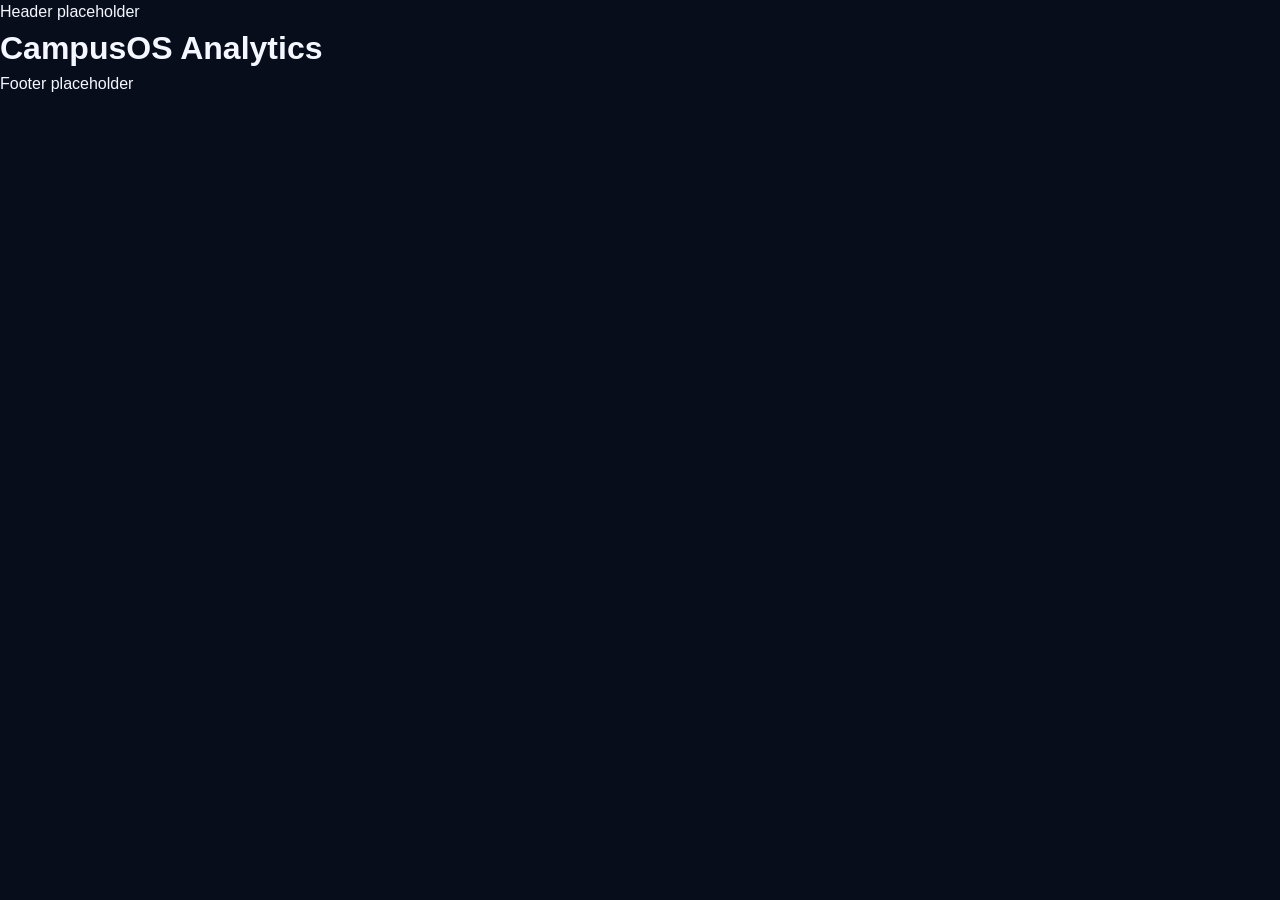
==== campus-os/analytics.html @ 4cfa447f "Create semantic multi-page project structure" ====
<!doctype html>
<html lang="en">
  <head>
    <meta charset="utf-8">
    <meta name="viewport" content="width=device-width, initial-scale=1">
    <title>CampusOS | Analytics</title>
    <link rel="stylesheet" href="css/style.css">
    <script src="js/main.js" defer></script>
  </head>
  <body>
    <header>
      <p>Header placeholder</p>
    </header>

    <main>
      <h1>CampusOS Analytics</h1>
    </main>

    <footer>
      <p>Footer placeholder</p>
    </footer>
  </body>
</html>
---- campus-os/css/style.css ----
:root {
  --background: #080d1c;
  --surface: #10182b;
  --surface-light: #18233b;
  --text-primary: #f4f7ff;
  --text-secondary: #aab5ca;
  --cyan-accent: #43d9ff;
  --violet-accent: #9b7bff;
  --success: #48d597;
  --warning: #f5bd5c;
  --danger: #ff6f91;
  --border-color: rgba(151, 181, 231, 0.22);
  --border-radius: 12px;
  --transition-timing: 180ms ease;
}

*,
*::before,
*::after {
  box-sizing: border-box;
  margin: 0;
  padding: 0;
}

body {
  min-height: 100vh;
  background-color: var(--background);
  color: var(--text-primary);
  font-family: Arial, Helvetica, sans-serif;
  line-height: 1.5;
}
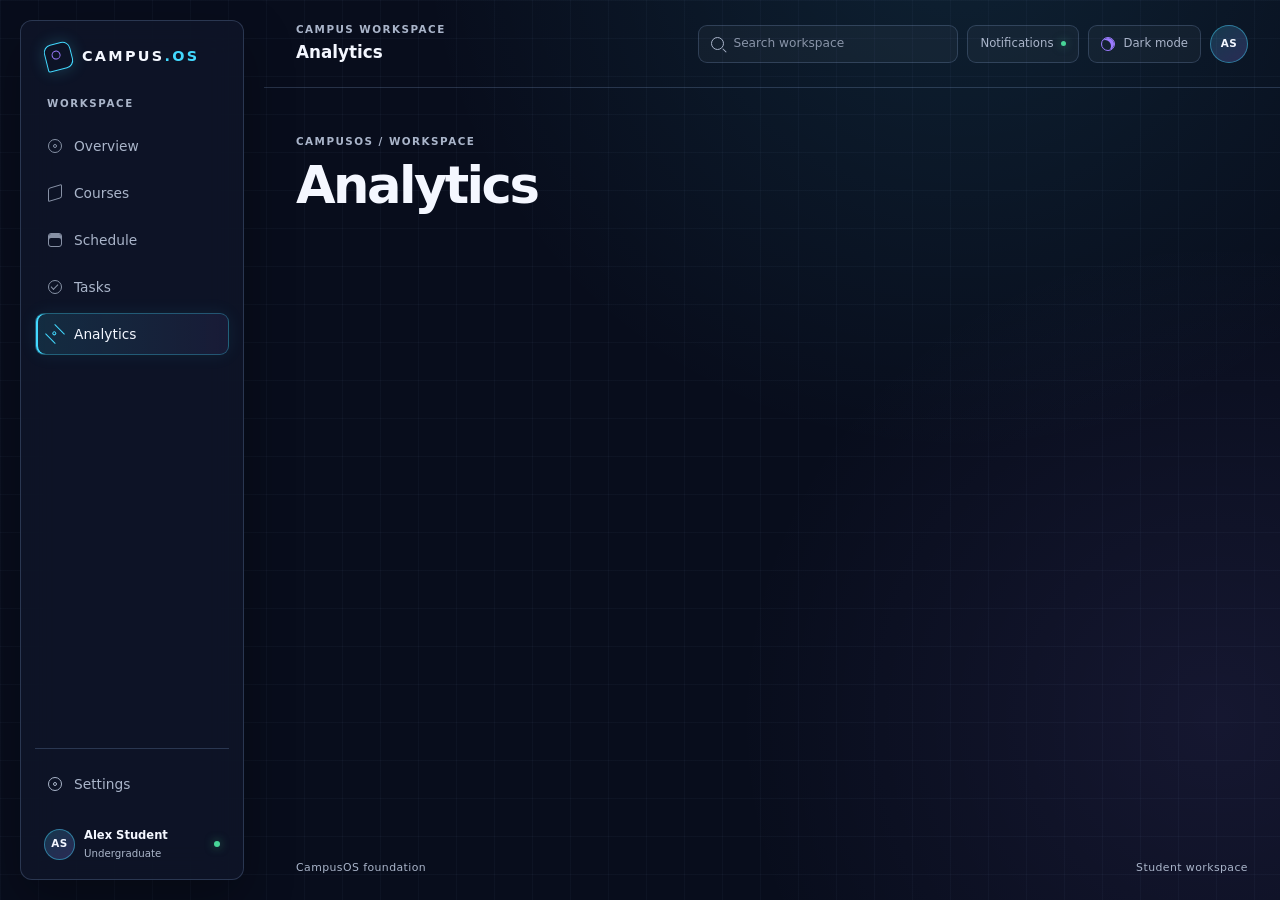
==== commit efa5bcc9: "Build shared CampusOS sidebar and top navigation" ====
--- a/campus-os/analytics.html
+++ b/campus-os/analytics.html
@@ -7,17 +7,93 @@
     <link rel="stylesheet" href="css/style.css">
     <script src="js/main.js" defer></script>
   </head>
-  <body>
-    <header>
-      <p>Header placeholder</p>
-    </header>
+  <body data-page="analytics">
+    <div class="app-shell">
+      <aside class="sidebar" aria-label="CampusOS sidebar">
+        <a class="brand" href="index.html" aria-label="CampusOS overview">
+          <span class="brand-mark" aria-hidden="true"></span>
+          <span class="brand-word">CAMPUS<span>.OS</span></span>
+        </a>
 
-    <main>
-      <h1>CampusOS Analytics</h1>
-    </main>
+        <nav class="primary-nav" aria-label="Primary navigation">
+          <p class="nav-section-label">Workspace</p>
+          <a class="nav-link" data-page-link="overview" href="index.html">
+            <span class="nav-mark nav-mark-overview" aria-hidden="true"></span>
+            <span>Overview</span>
+          </a>
+          <a class="nav-link" data-page-link="courses" href="courses.html">
+            <span class="nav-mark nav-mark-courses" aria-hidden="true"></span>
+            <span>Courses</span>
+          </a>
+          <a class="nav-link" data-page-link="schedule" href="schedule.html">
+            <span class="nav-mark nav-mark-schedule" aria-hidden="true"></span>
+            <span>Schedule</span>
+          </a>
+          <a class="nav-link" data-page-link="tasks" href="tasks.html">
+            <span class="nav-mark nav-mark-tasks" aria-hidden="true"></span>
+            <span>Tasks</span>
+          </a>
+          <a class="nav-link" data-page-link="analytics" href="analytics.html">
+            <span class="nav-mark nav-mark-analytics" aria-hidden="true"></span>
+            <span>Analytics</span>
+          </a>
+        </nav>
 
-    <footer>
-      <p>Footer placeholder</p>
-    </footer>
+        <div class="sidebar-bottom">
+          <button class="sidebar-action" type="button">
+            <span class="settings-mark" aria-hidden="true"></span>
+            <span>Settings</span>
+          </button>
+
+          <div class="profile-preview">
+            <span class="profile-avatar" aria-hidden="true">AS</span>
+            <span class="profile-copy">
+              <strong>Alex Student</strong>
+              <span>Undergraduate</span>
+            </span>
+            <span class="online-indicator" aria-label="Online"></span>
+          </div>
+        </div>
+      </aside>
+
+      <div class="app-frame">
+        <header class="topbar">
+          <div class="topbar-heading">
+            <span class="topbar-overline">Campus workspace</span>
+            <span class="page-label" data-page-label>Analytics</span>
+          </div>
+
+          <div class="topbar-actions">
+            <label class="search-field">
+              <span class="visually-hidden">Search CampusOS</span>
+              <span class="search-mark" aria-hidden="true"></span>
+              <input type="search" placeholder="Search workspace" autocomplete="off">
+            </label>
+
+            <button class="notification-button" type="button" aria-label="View notifications">
+              <span>Notifications</span>
+              <span class="notification-dot" aria-hidden="true"></span>
+            </button>
+
+            <button class="theme-toggle" data-theme-toggle type="button" aria-pressed="false">
+              <span class="theme-indicator" aria-hidden="true"></span>
+              <span data-theme-label>Dark mode</span>
+            </button>
+
+            <button class="top-avatar" type="button" aria-label="Open user profile">AS</button>
+          </div>
+        </header>
+
+        <main class="page-content">
+          <p class="page-kicker">CampusOS / Workspace</p>
+          <h1>Analytics</h1>
+        </main>
+
+        <footer class="app-footer">
+          <span>CampusOS foundation</span>
+          <span>Student workspace</span>
+        </footer>
+      </div>
+    </div>
   </body>
 </html>
--- a/campus-os/css/style.css
+++ b/campus-os/css/style.css
@@ -12,6 +12,26 @@
   --border-color: rgba(151, 181, 231, 0.22);
   --border-radius: 12px;
   --transition-timing: 180ms ease;
+  --grid-line: rgba(142, 173, 226, 0.045);
+  --sidebar-background: rgba(14, 22, 40, 0.86);
+  --control-background: rgba(255, 255, 255, 0.035);
+  --shadow-color: rgba(0, 0, 0, 0.3);
+}
+
+:root[data-theme="light"] {
+  color-scheme: light;
+  --background: #edf3fb;
+  --surface: #ffffff;
+  --surface-light: #e2eaf7;
+  --text-primary: #18233b;
+  --text-secondary: #5c6b83;
+  --cyan-accent: #087f9f;
+  --violet-accent: #6950c7;
+  --border-color: rgba(65, 91, 135, 0.2);
+  --grid-line: rgba(65, 91, 135, 0.075);
+  --sidebar-background: rgba(255, 255, 255, 0.8);
+  --control-background: rgba(24, 35, 59, 0.04);
+  --shadow-color: rgba(47, 70, 110, 0.16);
 }
 
 *,
@@ -22,10 +42,540 @@
   padding: 0;
 }
 
+html {
+  color-scheme: dark;
+}
+
 body {
+  position: relative;
+  isolation: isolate;
   min-height: 100vh;
+  overflow-x: hidden;
   background-color: var(--background);
-  color: var(--text-primary);
-  font-family: Arial, Helvetica, sans-serif;
+  background-image:
+    radial-gradient(circle at 75% -10%, rgba(67, 217, 255, 0.1), transparent 34rem),
+    radial-gradient(circle at 95% 80%, rgba(155, 123, 255, 0.09), transparent 30rem);
+  color: var(--text-primary);
+  font-family: Inter, ui-sans-serif, system-ui, -apple-system, BlinkMacSystemFont, "Segoe UI", sans-serif;
   line-height: 1.5;
 }
+
+body::before {
+  position: fixed;
+  z-index: 0;
+  inset: 0;
+  background-image:
+    linear-gradient(var(--grid-line) 1px, transparent 1px),
+    linear-gradient(90deg, var(--grid-line) 1px, transparent 1px);
+  background-size: 38px 38px;
+  content: "";
+  pointer-events: none;
+}
+
+button,
+input {
+  font: inherit;
+}
+
+button,
+a {
+  -webkit-tap-highlight-color: transparent;
+}
+
+button {
+  border: 0;
+}
+
+a {
+  color: inherit;
+  text-decoration: none;
+}
+
+.app-shell {
+  position: relative;
+  z-index: 1;
+  display: grid;
+  grid-template-columns: 264px minmax(0, 1fr);
+  min-height: 100vh;
+  width: 100%;
+}
+
+.sidebar {
+  position: fixed;
+  top: 20px;
+  bottom: 20px;
+  left: 20px;
+  z-index: 2;
+  display: flex;
+  width: 224px;
+  flex-direction: column;
+  padding: 22px 14px 14px;
+  background: var(--sidebar-background);
+  backdrop-filter: blur(18px);
+  border: 1px solid var(--border-color);
+  border-radius: var(--border-radius);
+  box-shadow: 0 20px 50px var(--shadow-color);
+}
+
+.brand {
+  display: inline-flex;
+  align-items: center;
+  gap: 10px;
+  padding: 0 10px 26px;
+}
+
+.brand-mark {
+  position: relative;
+  display: inline-block;
+  width: 27px;
+  height: 27px;
+  border: 1px solid var(--cyan-accent);
+  border-radius: 8px 8px 8px 2px;
+  box-shadow: 0 0 16px rgba(67, 217, 255, 0.22);
+  transform: rotate(-14deg);
+}
+
+.brand-mark::after {
+  position: absolute;
+  top: 6px;
+  left: 6px;
+  width: 9px;
+  height: 9px;
+  border: 1px solid var(--violet-accent);
+  border-radius: 50%;
+  content: "";
+}
+
+.brand-word {
+  color: var(--text-primary);
+  font-size: 0.9rem;
+  font-weight: 750;
+  letter-spacing: 0.16em;
+}
+
+.brand-word span {
+  color: var(--cyan-accent);
+}
+
+.primary-nav {
+  display: flex;
+  flex-direction: column;
+  gap: 5px;
+}
+
+.nav-section-label {
+  padding: 0 12px 9px;
+  color: var(--text-secondary);
+  font-size: 0.64rem;
+  font-weight: 700;
+  letter-spacing: 0.16em;
+  text-transform: uppercase;
+}
+
+.nav-link,
+.sidebar-action {
+  display: flex;
+  align-items: center;
+  gap: 12px;
+  min-height: 42px;
+  padding: 0 12px;
+  border: 1px solid transparent;
+  border-radius: 9px;
+  color: var(--text-secondary);
+  cursor: pointer;
+  font-size: 0.86rem;
+  text-align: left;
+  transition: background-color var(--transition-timing), border-color var(--transition-timing), color var(--transition-timing), box-shadow var(--transition-timing), transform var(--transition-timing);
+}
+
+.nav-link:hover,
+.sidebar-action:hover {
+  background: var(--control-background);
+  color: var(--text-primary);
+  transform: translateX(2px);
+}
+
+.nav-link.is-active {
+  background: linear-gradient(90deg, rgba(67, 217, 255, 0.13), rgba(155, 123, 255, 0.08));
+  border-color: rgba(67, 217, 255, 0.3);
+  box-shadow: inset 2px 0 0 var(--cyan-accent), 0 0 18px rgba(67, 217, 255, 0.08);
+  color: var(--text-primary);
+}
+
+.nav-mark,
+.settings-mark,
+.search-mark,
+.theme-indicator {
+  position: relative;
+  display: inline-block;
+  flex: 0 0 auto;
+}
+
+.nav-mark {
+  width: 14px;
+  height: 14px;
+  border: 1px solid currentColor;
+  opacity: 0.78;
+  transition: border-color var(--transition-timing), opacity var(--transition-timing), transform var(--transition-timing);
+}
+
+.nav-link.is-active .nav-mark,
+.nav-link:hover .nav-mark {
+  color: var(--cyan-accent);
+  opacity: 1;
+}
+
+.nav-mark-overview {
+  border-radius: 50%;
+}
+
+.nav-mark-overview::after,
+.nav-mark-analytics::after {
+  position: absolute;
+  width: 4px;
+  height: 4px;
+  border: 1px solid currentColor;
+  border-radius: 50%;
+  content: "";
+}
+
+.nav-mark-overview::after {
+  top: 4px;
+  left: 4px;
+}
+
+.nav-mark-courses {
+  border-radius: 2px;
+  transform: skewY(-18deg);
+}
+
+.nav-mark-schedule {
+  border-radius: 3px;
+  box-shadow: inset 0 4px 0 currentColor;
+}
+
+.nav-mark-tasks {
+  border-radius: 50%;
+}
+
+.nav-mark-tasks::after {
+  position: absolute;
+  top: 3px;
+  left: 2px;
+  width: 7px;
+  height: 4px;
+  border-bottom: 1px solid currentColor;
+  border-left: 1px solid currentColor;
+  content: "";
+  transform: rotate(-45deg);
+}
+
+.nav-mark-analytics {
+  border-width: 1px 0;
+  transform: rotate(45deg);
+}
+
+.nav-mark-analytics::after {
+  top: 4px;
+  left: 4px;
+}
+
+.sidebar-bottom {
+  display: flex;
+  flex-direction: column;
+  gap: 12px;
+  margin-top: auto;
+  padding-top: 14px;
+  border-top: 1px solid var(--border-color);
+}
+
+.sidebar-action {
+  width: 100%;
+  background: transparent;
+  cursor: pointer;
+}
+
+.settings-mark {
+  width: 14px;
+  height: 14px;
+  border: 1px solid currentColor;
+  border-radius: 50%;
+}
+
+.settings-mark::after {
+  position: absolute;
+  top: 4px;
+  left: 4px;
+  width: 4px;
+  height: 4px;
+  border: 1px solid currentColor;
+  border-radius: 50%;
+  content: "";
+}
+
+.profile-preview {
+  display: flex;
+  align-items: center;
+  gap: 9px;
+  padding: 10px 9px 4px;
+}
+
+.profile-avatar,
+.top-avatar {
+  display: inline-grid;
+  flex: 0 0 auto;
+  place-items: center;
+  border: 1px solid rgba(67, 217, 255, 0.45);
+  border-radius: 50%;
+  background: linear-gradient(145deg, rgba(67, 217, 255, 0.18), rgba(155, 123, 255, 0.22));
+  color: var(--text-primary);
+  font-size: 0.65rem;
+  font-weight: 750;
+  letter-spacing: 0.04em;
+}
+
+.profile-avatar {
+  width: 31px;
+  height: 31px;
+}
+
+.profile-copy {
+  display: flex;
+  min-width: 0;
+  flex: 1;
+  flex-direction: column;
+  gap: 1px;
+}
+
+.profile-copy strong {
+  overflow: hidden;
+  color: var(--text-primary);
+  font-size: 0.72rem;
+  font-weight: 650;
+  text-overflow: ellipsis;
+  white-space: nowrap;
+}
+
+.profile-copy span {
+  color: var(--text-secondary);
+  font-size: 0.64rem;
+}
+
+.online-indicator,
+.notification-dot {
+  display: inline-block;
+  width: 6px;
+  height: 6px;
+  border-radius: 50%;
+  background: var(--success);
+  box-shadow: 0 0 10px rgba(72, 213, 151, 0.55);
+}
+
+.app-frame {
+  display: flex;
+  min-width: 0;
+  min-height: 100vh;
+  flex-direction: column;
+  grid-column: 2;
+}
+
+.topbar {
+  display: flex;
+  min-height: 88px;
+  align-items: center;
+  justify-content: space-between;
+  gap: 20px;
+  padding: 20px 32px;
+  border-bottom: 1px solid var(--border-color);
+}
+
+.topbar-heading {
+  display: flex;
+  flex-direction: column;
+  gap: 2px;
+}
+
+.topbar-overline,
+.page-kicker {
+  color: var(--text-secondary);
+  font-size: 0.65rem;
+  font-weight: 700;
+  letter-spacing: 0.14em;
+  text-transform: uppercase;
+}
+
+.page-label {
+  color: var(--text-primary);
+  font-size: 1.05rem;
+  font-weight: 650;
+}
+
+.topbar-actions {
+  display: flex;
+  align-items: center;
+  justify-content: flex-end;
+  gap: 9px;
+}
+
+.search-field,
+.notification-button,
+.theme-toggle {
+  display: flex;
+  height: 38px;
+  align-items: center;
+  border: 1px solid var(--border-color);
+  border-radius: 9px;
+  background: var(--control-background);
+  color: var(--text-secondary);
+}
+
+.search-field {
+  width: min(27vw, 260px);
+  gap: 9px;
+  padding: 0 12px;
+}
+
+.search-field:focus-within {
+  border-color: rgba(67, 217, 255, 0.55);
+  box-shadow: 0 0 0 3px rgba(67, 217, 255, 0.08);
+}
+
+.search-field input {
+  width: 100%;
+  min-width: 0;
+  border: 0;
+  outline: 0;
+  background: transparent;
+  color: var(--text-primary);
+  font-size: 0.76rem;
+}
+
+.search-field input::placeholder {
+  color: var(--text-secondary);
+  opacity: 0.78;
+}
+
+.search-mark {
+  width: 13px;
+  height: 13px;
+  border: 1px solid currentColor;
+  border-radius: 50%;
+}
+
+.search-mark::after {
+  position: absolute;
+  right: -4px;
+  bottom: -2px;
+  width: 5px;
+  border-top: 1px solid currentColor;
+  content: "";
+  transform: rotate(45deg);
+}
+
+.notification-button,
+.theme-toggle {
+  gap: 8px;
+  padding: 0 12px;
+  cursor: pointer;
+  font-size: 0.73rem;
+  transition: background-color var(--transition-timing), border-color var(--transition-timing), color var(--transition-timing), transform var(--transition-timing);
+}
+
+.notification-button:hover,
+.theme-toggle:hover {
+  border-color: rgba(67, 217, 255, 0.45);
+  background: rgba(67, 217, 255, 0.08);
+  color: var(--text-primary);
+  transform: translateY(-1px);
+}
+
+.notification-dot {
+  width: 5px;
+  height: 5px;
+}
+
+.theme-indicator {
+  width: 14px;
+  height: 14px;
+  border: 1px solid var(--violet-accent);
+  border-radius: 50%;
+  box-shadow: inset -3px 2px 0 var(--violet-accent);
+  transition: background-color var(--transition-timing), box-shadow var(--transition-timing);
+}
+
+:root[data-theme="light"] .theme-indicator {
+  background: var(--warning);
+  border-color: var(--warning);
+  box-shadow: none;
+}
+
+.top-avatar {
+  width: 38px;
+  height: 38px;
+  cursor: pointer;
+  transition: border-color var(--transition-timing), transform var(--transition-timing), box-shadow var(--transition-timing);
+}
+
+.top-avatar:hover {
+  border-color: var(--cyan-accent);
+  box-shadow: 0 0 15px rgba(67, 217, 255, 0.18);
+  transform: translateY(-1px);
+}
+
+.page-content {
+  flex: 1;
+  padding: 46px 32px;
+}
+
+.page-content h1 {
+  max-width: 720px;
+  margin-top: 9px;
+  color: var(--text-primary);
+  font-size: clamp(2rem, 4vw, 3.6rem);
+  font-weight: 650;
+  letter-spacing: -0.05em;
+  line-height: 1.05;
+}
+
+.app-footer {
+  display: flex;
+  justify-content: space-between;
+  gap: 20px;
+  padding: 18px 32px 24px;
+  color: var(--text-secondary);
+  font-size: 0.68rem;
+  letter-spacing: 0.04em;
+}
+
+.visually-hidden {
+  position: absolute;
+  width: 1px;
+  height: 1px;
+  padding: 0;
+  overflow: hidden;
+  clip: rect(0, 0, 0, 0);
+  white-space: nowrap;
+  border: 0;
+}
+
+@media (max-width: 980px) {
+  .app-shell {
+    grid-template-columns: 224px minmax(0, 1fr);
+  }
+
+  .sidebar {
+    left: 14px;
+    width: 196px;
+  }
+
+  .topbar,
+  .page-content,
+  .app-footer {
+    padding-right: 22px;
+    padding-left: 22px;
+  }
+
+  .search-field {
+    width: 190px;
+  }
+}
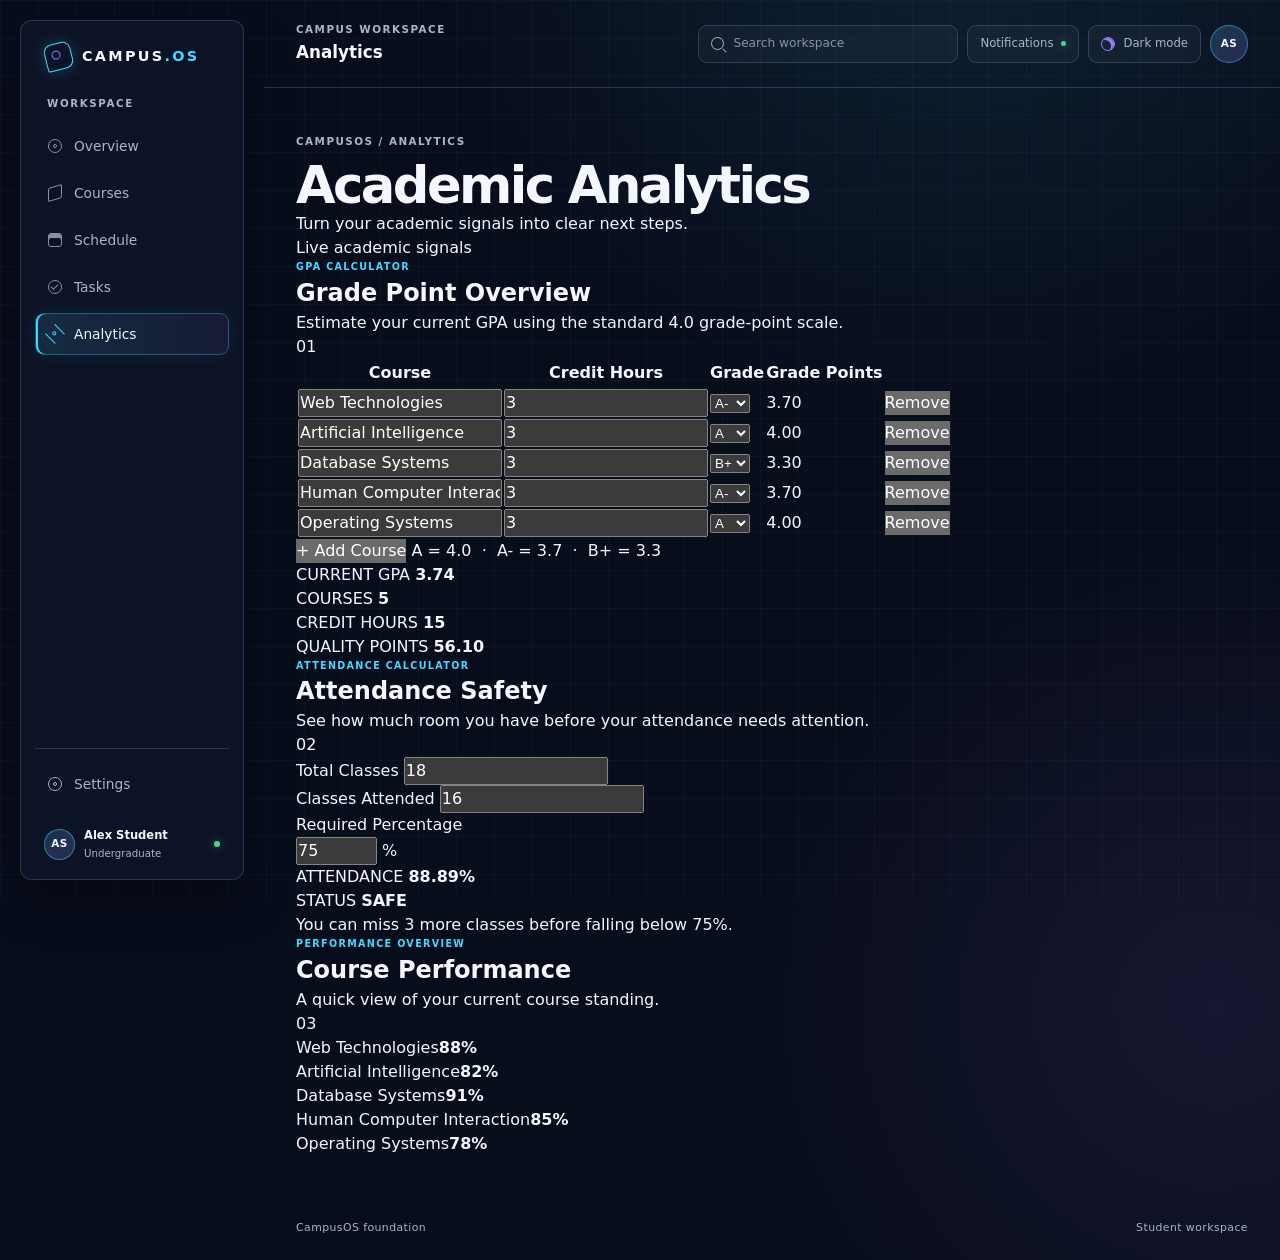
==== commit 51fff872: "Build dynamic GPA calculator" ====
--- a/campus-os/analytics.html
+++ b/campus-os/analytics.html
@@ -84,9 +84,276 @@
           </div>
         </header>
 
-        <main class="page-content">
-          <p class="page-kicker">CampusOS / Workspace</p>
-          <h1>Analytics</h1>
+        <main class="page-content analytics-content" data-analytics-page>
+            <section class="analytics-hero" aria-labelledby="analytics-heading">
+                <div>
+                    <p class="page-kicker">CampusOS / Analytics</p>
+                    <h1 id="analytics-heading">Academic Analytics</h1>
+                    <p class="analytics-subtitle">Turn your academic signals into clear next steps.</p>
+                </div>
+                <span class="analytics-status">Live academic signals</span>
+            </section>
+
+            <div class="analytics-layout">
+                <section class="analytics-panel gpa-panel" aria-labelledby="gpa-heading">
+                    <div class="analytics-panel-heading">
+                        <div>
+                            <p class="panel-kicker">GPA CALCULATOR</p>
+                            <h2 id="gpa-heading">Grade Point Overview</h2>
+                            <p class="panel-description">Estimate your current GPA using the standard 4.0 grade-point scale.</p>
+                        </div>
+                        <span class="panel-index">01</span>
+                    </div>
+
+                    <div class="gpa-table-wrap">
+                        <table class="gpa-table">
+                            <caption class="visually-hidden">Course grades used for GPA calculation</caption>
+                            <thead>
+                                <tr>
+                                    <th scope="col">Course</th>
+                                    <th scope="col">Credit Hours</th>
+                                    <th scope="col">Grade</th>
+                                    <th scope="col">Grade Points</th>
+                                    <th scope="col"><span class="visually-hidden">Remove course</span></th>
+                                </tr>
+                            </thead>
+                            <tbody data-gpa-rows>
+                                <tr data-gpa-row>
+                                    <td>
+                                        <label class="visually-hidden" for="course-web-technologies">Course name</label>
+                                        <input class="gpa-course-input" id="course-web-technologies" data-course-name type="text" value="Web Technologies">
+                                    </td>
+                                    <td>
+                                        <label class="visually-hidden" for="credits-web-technologies">Credit hours</label>
+                                        <input class="gpa-credit-input" id="credits-web-technologies" data-credit-hours type="number" min="1" step="1" value="3">
+                                    </td>
+                                    <td>
+                                        <label class="visually-hidden" for="grade-web-technologies">Grade</label>
+                                        <select id="grade-web-technologies" data-grade>
+                                            <option value="A">A</option>
+                                            <option value="A-" selected>A-</option>
+                                            <option value="B+">B+</option>
+                                            <option value="B">B</option>
+                                            <option value="B-">B-</option>
+                                            <option value="C+">C+</option>
+                                            <option value="C">C</option>
+                                            <option value="D">D</option>
+                                            <option value="F">F</option>
+                                        </select>
+                                    </td>
+                                    <td><span class="grade-points" data-grade-points>3.70</span></td>
+                                    <td><button class="remove-course-button" data-remove-course type="button" aria-label="Remove Web Technologies">Remove</button></td>
+                                </tr>
+                                <tr data-gpa-row>
+                                    <td>
+                                        <label class="visually-hidden" for="course-artificial-intelligence">Course name</label>
+                                        <input class="gpa-course-input" id="course-artificial-intelligence" data-course-name type="text" value="Artificial Intelligence">
+                                    </td>
+                                    <td>
+                                        <label class="visually-hidden" for="credits-artificial-intelligence">Credit hours</label>
+                                        <input class="gpa-credit-input" id="credits-artificial-intelligence" data-credit-hours type="number" min="1" step="1" value="3">
+                                    </td>
+                                    <td>
+                                        <label class="visually-hidden" for="grade-artificial-intelligence">Grade</label>
+                                        <select id="grade-artificial-intelligence" data-grade>
+                                            <option value="A" selected>A</option>
+                                            <option value="A-">A-</option>
+                                            <option value="B+">B+</option>
+                                            <option value="B">B</option>
+                                            <option value="B-">B-</option>
+                                            <option value="C+">C+</option>
+                                            <option value="C">C</option>
+                                            <option value="D">D</option>
+                                            <option value="F">F</option>
+                                        </select>
+                                    </td>
+                                    <td><span class="grade-points" data-grade-points>4.00</span></td>
+                                    <td><button class="remove-course-button" data-remove-course type="button" aria-label="Remove Artificial Intelligence">Remove</button></td>
+                                </tr>
+                                <tr data-gpa-row>
+                                    <td>
+                                        <label class="visually-hidden" for="course-database-systems">Course name</label>
+                                        <input class="gpa-course-input" id="course-database-systems" data-course-name type="text" value="Database Systems">
+                                    </td>
+                                    <td>
+                                        <label class="visually-hidden" for="credits-database-systems">Credit hours</label>
+                                        <input class="gpa-credit-input" id="credits-database-systems" data-credit-hours type="number" min="1" step="1" value="3">
+                                    </td>
+                                    <td>
+                                        <label class="visually-hidden" for="grade-database-systems">Grade</label>
+                                        <select id="grade-database-systems" data-grade>
+                                            <option value="A">A</option>
+                                            <option value="A-">A-</option>
+                                            <option value="B+" selected>B+</option>
+                                            <option value="B">B</option>
+                                            <option value="B-">B-</option>
+                                            <option value="C+">C+</option>
+                                            <option value="C">C</option>
+                                            <option value="D">D</option>
+                                            <option value="F">F</option>
+                                        </select>
+                                    </td>
+                                    <td><span class="grade-points" data-grade-points>3.30</span></td>
+                                    <td><button class="remove-course-button" data-remove-course type="button" aria-label="Remove Database Systems">Remove</button></td>
+                                </tr>
+                                <tr data-gpa-row>
+                                    <td>
+                                        <label class="visually-hidden" for="course-hci">Course name</label>
+                                        <input class="gpa-course-input" id="course-hci" data-course-name type="text" value="Human Computer Interaction">
+                                    </td>
+                                    <td>
+                                        <label class="visually-hidden" for="credits-hci">Credit hours</label>
+                                        <input class="gpa-credit-input" id="credits-hci" data-credit-hours type="number" min="1" step="1" value="3">
+                                    </td>
+                                    <td>
+                                        <label class="visually-hidden" for="grade-hci">Grade</label>
+                                        <select id="grade-hci" data-grade>
+                                            <option value="A">A</option>
+                                            <option value="A-" selected>A-</option>
+                                            <option value="B+">B+</option>
+                                            <option value="B">B</option>
+                                            <option value="B-">B-</option>
+                                            <option value="C+">C+</option>
+                                            <option value="C">C</option>
+                                            <option value="D">D</option>
+                                            <option value="F">F</option>
+                                        </select>
+                                    </td>
+                                    <td><span class="grade-points" data-grade-points>3.70</span></td>
+                                    <td><button class="remove-course-button" data-remove-course type="button" aria-label="Remove Human Computer Interaction">Remove</button></td>
+                                </tr>
+                                <tr data-gpa-row>
+                                    <td>
+                                        <label class="visually-hidden" for="course-operating-systems">Course name</label>
+                                        <input class="gpa-course-input" id="course-operating-systems" data-course-name type="text" value="Operating Systems">
+                                    </td>
+                                    <td>
+                                        <label class="visually-hidden" for="credits-operating-systems">Credit hours</label>
+                                        <input class="gpa-credit-input" id="credits-operating-systems" data-credit-hours type="number" min="1" step="1" value="3">
+                                    </td>
+                                    <td>
+                                        <label class="visually-hidden" for="grade-operating-systems">Grade</label>
+                                        <select id="grade-operating-systems" data-grade>
+                                            <option value="A" selected>A</option>
+                                            <option value="A-">A-</option>
+                                            <option value="B+">B+</option>
+                                            <option value="B">B</option>
+                                            <option value="B-">B-</option>
+                                            <option value="C+">C+</option>
+                                            <option value="C">C</option>
+                                            <option value="D">D</option>
+                                            <option value="F">F</option>
+                                        </select>
+                                    </td>
+                                    <td><span class="grade-points" data-grade-points>4.00</span></td>
+                                    <td><button class="remove-course-button" data-remove-course type="button" aria-label="Remove Operating Systems">Remove</button></td>
+                                </tr>
+                            </tbody>
+                        </table>
+                    </div>
+
+                    <div class="gpa-actions">
+                        <button class="analytics-outline-button" data-add-course type="button">+ Add Course</button>
+                        <span class="gpa-scale-note">A = 4.0 &nbsp;·&nbsp; A- = 3.7 &nbsp;·&nbsp; B+ = 3.3</span>
+                    </div>
+
+                    <div class="gpa-result" aria-live="polite">
+                        <div class="current-gpa-card">
+                            <span class="result-label">CURRENT GPA</span>
+                            <strong class="current-gpa-value" data-current-gpa>3.74</strong>
+                        </div>
+                        <div class="gpa-total-grid">
+                            <div class="gpa-total-item">
+                                <span class="result-label">COURSES</span>
+                                <strong data-total-courses>5</strong>
+                            </div>
+                            <div class="gpa-total-item">
+                                <span class="result-label">CREDIT HOURS</span>
+                                <strong data-total-credits>15</strong>
+                            </div>
+                            <div class="gpa-total-item">
+                                <span class="result-label">QUALITY POINTS</span>
+                                <strong data-total-quality-points>56.10</strong>
+                            </div>
+                        </div>
+                    </div>
+                </section>
+
+                <section class="analytics-panel attendance-panel" aria-labelledby="attendance-heading">
+                    <div class="analytics-panel-heading">
+                        <div>
+                            <p class="panel-kicker">ATTENDANCE CALCULATOR</p>
+                            <h2 id="attendance-heading">Attendance Safety</h2>
+                            <p class="panel-description">See how much room you have before your attendance needs attention.</p>
+                        </div>
+                        <span class="panel-index">02</span>
+                    </div>
+
+                    <div class="attendance-input-grid">
+                        <div class="analytics-field">
+                            <label for="total-classes">Total Classes</label>
+                            <input id="total-classes" data-total-classes type="number" min="0" step="1" value="18">
+                        </div>
+                        <div class="analytics-field">
+                            <label for="classes-attended">Classes Attended</label>
+                            <input id="classes-attended" data-classes-attended type="number" min="0" step="1" value="16">
+                        </div>
+                        <div class="analytics-field">
+                            <label for="required-percentage">Required Percentage</label>
+                            <div class="input-with-suffix">
+                                <input id="required-percentage" data-required-percentage type="number" min="0" max="100" step="1" value="75">
+                                <span>%</span>
+                            </div>
+                        </div>
+                    </div>
+
+                    <div class="attendance-results" aria-live="polite">
+                        <div class="attendance-primary">
+                            <span class="result-label">ATTENDANCE</span>
+                            <strong class="attendance-percent" data-attendance-percentage>88.89%</strong>
+                        </div>
+                        <div class="attendance-status-wrap">
+                            <span class="result-label">STATUS</span>
+                            <strong class="attendance-status status-safe" data-attendance-status>SAFE</strong>
+                        </div>
+                    </div>
+                    <p class="attendance-message" data-attendance-message>You can miss 3 more classes before falling below 75%.</p>
+                </section>
+
+                <section class="analytics-panel performance-panel" aria-labelledby="performance-heading">
+                    <div class="analytics-panel-heading">
+                        <div>
+                            <p class="panel-kicker">PERFORMANCE OVERVIEW</p>
+                            <h2 id="performance-heading">Course Performance</h2>
+                            <p class="panel-description">A quick view of your current course standing.</p>
+                        </div>
+                        <span class="panel-index">03</span>
+                    </div>
+
+                    <div class="performance-list">
+                        <div class="performance-item">
+                            <div class="performance-label"><span>Web Technologies</span><strong>88%</strong></div>
+                            <div class="performance-bar" role="progressbar" aria-label="Web Technologies performance" aria-valuenow="88" aria-valuemin="0" aria-valuemax="100"><span style="width: 88%"></span></div>
+                        </div>
+                        <div class="performance-item">
+                            <div class="performance-label"><span>Artificial Intelligence</span><strong>82%</strong></div>
+                            <div class="performance-bar" role="progressbar" aria-label="Artificial Intelligence performance" aria-valuenow="82" aria-valuemin="0" aria-valuemax="100"><span style="width: 82%"></span></div>
+                        </div>
+                        <div class="performance-item">
+                            <div class="performance-label"><span>Database Systems</span><strong>91%</strong></div>
+                            <div class="performance-bar" role="progressbar" aria-label="Database Systems performance" aria-valuenow="91" aria-valuemin="0" aria-valuemax="100"><span style="width: 91%"></span></div>
+                        </div>
+                        <div class="performance-item">
+                            <div class="performance-label"><span>Human Computer Interaction</span><strong>85%</strong></div>
+                            <div class="performance-bar" role="progressbar" aria-label="Human Computer Interaction performance" aria-valuenow="85" aria-valuemin="0" aria-valuemax="100"><span style="width: 85%"></span></div>
+                        </div>
+                        <div class="performance-item">
+                            <div class="performance-label"><span>Operating Systems</span><strong>78%</strong></div>
+                            <div class="performance-bar" role="progressbar" aria-label="Operating Systems performance" aria-valuenow="78" aria-valuemin="0" aria-valuemax="100"><span style="width: 78%"></span></div>
+                        </div>
+                    </div>
+                </section>
+            </div>
         </main>
 
         <footer class="app-footer">
--- a/campus-os/css/style.css
+++ b/campus-os/css/style.css
@@ -16,6 +16,7 @@
   --sidebar-background: rgba(14, 22, 40, 0.86);
   --control-background: rgba(255, 255, 255, 0.035);
   --shadow-color: rgba(0, 0, 0, 0.3);
+  --panel-sheen: rgba(24, 35, 59, 0.42);
 }
 
 :root[data-theme="light"] {
@@ -32,6 +33,7 @@
   --sidebar-background: rgba(255, 255, 255, 0.8);
   --control-background: rgba(24, 35, 59, 0.04);
   --shadow-color: rgba(47, 70, 110, 0.16);
+  --panel-sheen: rgba(226, 234, 247, 0.72);
 }
 
 *,
@@ -579,3 +581,2382 @@
     width: 190px;
   }
 }
+
+.courses-content {
+  padding-top: 38px;
+  padding-bottom: 44px;
+}
+
+.courses-hero {
+  display: flex;
+  align-items: flex-end;
+  justify-content: space-between;
+  gap: 24px;
+}
+
+.courses-hero h1 {
+  margin-top: 8px;
+  color: var(--text-primary);
+  font-size: clamp(2rem, 4vw, 3.5rem);
+  font-weight: 650;
+  letter-spacing: -0.055em;
+  line-height: 1.05;
+}
+
+.courses-subtitle {
+  margin-top: 11px;
+  color: var(--text-secondary);
+  font-size: 0.92rem;
+}
+
+.course-metrics {
+  display: flex;
+  flex: 0 0 auto;
+  border: 1px solid var(--border-color);
+  border-radius: var(--border-radius);
+  background: var(--surface);
+  box-shadow: 0 14px 30px var(--shadow-color);
+}
+
+.course-metric {
+  display: flex;
+  min-width: 126px;
+  padding: 14px 17px;
+  align-items: flex-start;
+  flex-direction: column;
+  gap: 2px;
+}
+
+.course-metric + .course-metric {
+  border-left: 1px solid var(--border-color);
+}
+
+.course-metric strong {
+  color: var(--cyan-accent);
+  font-size: 1.45rem;
+  font-weight: 650;
+  line-height: 1;
+}
+
+.course-metric span {
+  color: var(--text-secondary);
+  font-size: 0.63rem;
+  letter-spacing: 0.05em;
+  text-transform: uppercase;
+}
+
+.course-tools {
+  display: flex;
+  align-items: center;
+  gap: 12px;
+  margin-top: 30px;
+  padding: 11px;
+  border: 1px solid var(--border-color);
+  border-radius: var(--border-radius);
+  background: var(--control-background);
+}
+
+.course-search {
+  display: flex;
+  min-width: 220px;
+  height: 40px;
+  flex: 1 1 280px;
+  align-items: center;
+  gap: 10px;
+  padding: 0 12px;
+  border: 1px solid var(--border-color);
+  border-radius: 9px;
+  background: var(--surface);
+  color: var(--text-secondary);
+}
+
+.course-search:focus-within {
+  border-color: rgba(67, 217, 255, 0.55);
+  box-shadow: 0 0 0 3px rgba(67, 217, 255, 0.08);
+}
+
+.course-search input {
+  width: 100%;
+  min-width: 0;
+  border: 0;
+  outline: 0;
+  background: transparent;
+  color: var(--text-primary);
+  font-size: 0.76rem;
+}
+
+.course-search input::placeholder {
+  color: var(--text-secondary);
+  opacity: 0.8;
+}
+
+.course-filters {
+  display: flex;
+  flex: 0 0 auto;
+  align-items: center;
+  gap: 5px;
+}
+
+.filter-button {
+  min-height: 32px;
+  padding: 0 10px;
+  border: 1px solid transparent;
+  border-radius: 7px;
+  background: transparent;
+  color: var(--text-secondary);
+  cursor: pointer;
+  font-size: 0.68rem;
+  transition: background-color var(--transition-timing), border-color var(--transition-timing), color var(--transition-timing), transform var(--transition-timing);
+}
+
+.filter-button:hover {
+  border-color: var(--border-color);
+  background: var(--surface-light);
+  color: var(--text-primary);
+  transform: translateY(-1px);
+}
+
+.filter-button.is-active {
+  border-color: rgba(67, 217, 255, 0.35);
+  background: rgba(67, 217, 255, 0.12);
+  color: var(--cyan-accent);
+}
+
+.course-result-summary {
+  flex: 0 0 auto;
+  color: var(--text-secondary);
+  font-size: 0.64rem;
+  white-space: nowrap;
+}
+
+.course-section-heading {
+  display: flex;
+  align-items: flex-end;
+  justify-content: space-between;
+  gap: 18px;
+  margin-top: 31px;
+}
+
+.course-section-heading h2 {
+  margin-top: 4px;
+  color: var(--text-primary);
+  font-size: 1.1rem;
+  font-weight: 650;
+  letter-spacing: -0.025em;
+}
+
+.course-grid {
+  display: grid;
+  grid-template-columns: repeat(3, minmax(0, 1fr));
+  gap: 16px;
+  margin-top: 16px;
+}
+
+.course-card {
+  --course-accent: var(--cyan-accent);
+  --course-soft: rgba(67, 217, 255, 0.09);
+  display: flex;
+  min-width: 0;
+  min-height: 320px;
+  overflow: hidden;
+  padding: 18px;
+  flex-direction: column;
+  border: 1px solid var(--border-color);
+  border-radius: var(--border-radius);
+  background: var(--surface);
+  box-shadow: 0 15px 32px var(--shadow-color);
+  transition: border-color var(--transition-timing), box-shadow var(--transition-timing), transform var(--transition-timing);
+}
+
+.course-card::before {
+  width: 46px;
+  height: 2px;
+  margin-bottom: 15px;
+  border-radius: 999px;
+  background: var(--course-accent);
+  box-shadow: 0 0 12px var(--course-accent);
+  content: "";
+}
+
+.course-card:hover {
+  border-color: var(--course-accent);
+  box-shadow: 0 21px 38px var(--shadow-color), 0 0 20px var(--course-soft);
+  transform: translateY(-4px);
+}
+
+.course-accent-violet {
+  --course-accent: var(--violet-accent);
+  --course-soft: rgba(155, 123, 255, 0.12);
+}
+
+.course-accent-success {
+  --course-accent: var(--success);
+  --course-soft: rgba(72, 213, 151, 0.12);
+}
+
+.course-accent-warning {
+  --course-accent: var(--warning);
+  --course-soft: rgba(245, 189, 92, 0.12);
+}
+
+.course-card-header {
+  display: flex;
+  align-items: center;
+  justify-content: space-between;
+  gap: 10px;
+}
+
+.course-icon {
+  display: inline-grid;
+  width: 38px;
+  height: 38px;
+  place-items: center;
+  border: 1px solid var(--course-accent);
+  border-radius: 10px;
+  background: var(--course-soft);
+  color: var(--course-accent);
+}
+
+.course-icon svg {
+  width: 20px;
+  height: 20px;
+  fill: none;
+  stroke: currentColor;
+  stroke-linecap: round;
+  stroke-linejoin: round;
+  stroke-width: 1.45;
+}
+
+.course-category {
+  padding: 5px 7px;
+  border: 1px solid var(--border-color);
+  border-radius: 999px;
+  color: var(--text-secondary);
+  font-size: 0.57rem;
+  font-weight: 750;
+  letter-spacing: 0.08em;
+  text-transform: uppercase;
+}
+
+.course-code {
+  margin-top: 19px;
+  color: var(--course-accent);
+  font-size: 0.62rem;
+  font-weight: 750;
+  letter-spacing: 0.14em;
+}
+
+.course-title {
+  margin-top: 4px;
+  color: var(--text-primary);
+  font-size: 1.02rem;
+  font-weight: 650;
+  letter-spacing: -0.02em;
+  line-height: 1.2;
+}
+
+.course-instructor {
+  margin-top: 7px;
+  color: var(--text-secondary);
+  font-size: 0.7rem;
+}
+
+.course-meta {
+  display: flex;
+  align-items: center;
+  justify-content: space-between;
+  gap: 8px;
+  margin-top: auto;
+  padding-top: 18px;
+  color: var(--text-secondary);
+  font-size: 0.63rem;
+}
+
+.course-meta strong {
+  color: var(--course-accent);
+  font-size: 0.58rem;
+  font-weight: 750;
+  letter-spacing: 0.05em;
+}
+
+.course-progress-bar {
+  height: 5px;
+  margin-top: 7px;
+  overflow: hidden;
+  border-radius: 999px;
+  background: var(--surface-light);
+}
+
+.course-progress-bar > span {
+  display: block;
+  height: 100%;
+  border-radius: inherit;
+  background: linear-gradient(90deg, var(--course-accent), var(--cyan-accent));
+  box-shadow: 0 0 10px var(--course-soft);
+}
+
+.course-next {
+  display: flex;
+  align-items: center;
+  justify-content: space-between;
+  gap: 8px;
+  margin-top: 14px;
+  color: var(--text-secondary);
+  font-size: 0.62rem;
+}
+
+.course-next strong {
+  color: var(--text-primary);
+  font-size: 0.63rem;
+  font-weight: 600;
+  text-align: right;
+}
+
+.view-course-button {
+  display: flex;
+  width: 100%;
+  min-height: 34px;
+  align-items: center;
+  justify-content: space-between;
+  gap: 10px;
+  margin-top: 15px;
+  padding: 0 11px;
+  border: 1px solid var(--border-color);
+  border-radius: 8px;
+  background: transparent;
+  color: var(--text-primary);
+  cursor: pointer;
+  font-size: 0.68rem;
+  transition: background-color var(--transition-timing), border-color var(--transition-timing), color var(--transition-timing), transform var(--transition-timing);
+}
+
+.view-course-button span:last-child {
+  color: var(--course-accent);
+  font-size: 1rem;
+  line-height: 1;
+}
+
+.view-course-button:hover {
+  border-color: var(--course-accent);
+  background: var(--course-soft);
+  color: var(--course-accent);
+  transform: translateX(2px);
+}
+
+.course-no-results {
+  margin-top: 22px;
+  padding: 24px;
+  border: 1px dashed var(--border-color);
+  border-radius: var(--border-radius);
+  color: var(--text-secondary);
+  font-size: 0.8rem;
+  text-align: center;
+}
+
+.course-card[hidden],
+.course-no-results[hidden],
+.course-modal[hidden] {
+  display: none;
+}
+
+body.modal-open {
+  overflow: hidden;
+}
+
+.course-modal {
+  position: fixed;
+  z-index: 20;
+  inset: 0;
+  display: grid;
+  place-items: center;
+  padding: 20px;
+}
+
+.modal-overlay {
+  position: absolute;
+  inset: 0;
+  background: rgba(3, 7, 17, 0.76);
+  backdrop-filter: blur(5px);
+}
+
+.modal-dialog {
+  position: relative;
+  z-index: 1;
+  width: min(100%, 540px);
+  padding: 28px;
+  border: 1px solid rgba(67, 217, 255, 0.38);
+  border-radius: var(--border-radius);
+  background: var(--surface);
+  box-shadow: 0 28px 70px rgba(0, 0, 0, 0.45), 0 0 26px rgba(67, 217, 255, 0.12);
+  animation: modal-enter 180ms ease-out;
+}
+
+@keyframes modal-enter {
+  from {
+    opacity: 0;
+    transform: translateY(8px) scale(0.98);
+  }
+
+  to {
+    opacity: 1;
+    transform: translateY(0) scale(1);
+  }
+}
+
+.modal-close {
+  position: absolute;
+  top: 15px;
+  right: 16px;
+  display: grid;
+  width: 30px;
+  height: 30px;
+  place-items: center;
+  border: 1px solid var(--border-color);
+  border-radius: 50%;
+  background: transparent;
+  color: var(--text-secondary);
+  cursor: pointer;
+  font-size: 1.2rem;
+  line-height: 1;
+  transition: background-color var(--transition-timing), border-color var(--transition-timing), color var(--transition-timing);
+}
+
+.modal-close:hover {
+  border-color: var(--cyan-accent);
+  background: rgba(67, 217, 255, 0.1);
+  color: var(--text-primary);
+}
+
+.modal-course-code {
+  color: var(--cyan-accent);
+  font-size: 0.62rem;
+  font-weight: 750;
+  letter-spacing: 0.14em;
+}
+
+.modal-dialog h2 {
+  margin-top: 5px;
+  padding-right: 35px;
+  color: var(--text-primary);
+  font-size: 1.45rem;
+  font-weight: 650;
+  letter-spacing: -0.035em;
+}
+
+.modal-course-instructor {
+  margin-top: 6px;
+  color: var(--text-secondary);
+  font-size: 0.76rem;
+}
+
+.modal-details {
+  display: grid;
+  grid-template-columns: 1fr 1fr;
+  gap: 12px;
+  margin-top: 24px;
+}
+
+.modal-details div {
+  padding: 12px;
+  border: 1px solid var(--border-color);
+  border-radius: 9px;
+  background: var(--control-background);
+}
+
+.modal-details dt {
+  color: var(--text-secondary);
+  font-size: 0.58rem;
+  letter-spacing: 0.06em;
+  text-transform: uppercase;
+}
+
+.modal-details dd {
+  margin-top: 4px;
+  color: var(--text-primary);
+  font-size: 0.72rem;
+  font-weight: 650;
+}
+
+.modal-assessment {
+  display: flex;
+  margin-top: 12px;
+  padding: 14px;
+  flex-direction: column;
+  gap: 4px;
+  border-left: 2px solid var(--violet-accent);
+  background: rgba(155, 123, 255, 0.08);
+}
+
+.modal-assessment span {
+  color: var(--text-secondary);
+  font-size: 0.6rem;
+  letter-spacing: 0.08em;
+  text-transform: uppercase;
+}
+
+.modal-assessment strong {
+  color: var(--text-primary);
+  font-size: 0.78rem;
+  font-weight: 650;
+}
+
+@media (max-width: 1120px) {
+  .course-grid {
+    grid-template-columns: repeat(2, minmax(0, 1fr));
+  }
+}
+
+@media (max-width: 820px) {
+  .courses-hero {
+    align-items: flex-start;
+    flex-direction: column;
+  }
+
+  .course-tools {
+    align-items: stretch;
+    flex-wrap: wrap;
+  }
+
+  .course-search {
+    flex-basis: 100%;
+  }
+
+  .course-result-summary {
+    margin-left: auto;
+  }
+}
+
+@media (max-width: 600px) {
+  .course-grid {
+    grid-template-columns: minmax(0, 1fr);
+  }
+
+  .course-metrics {
+    width: 100%;
+  }
+
+  .course-metric {
+    flex: 1;
+  }
+
+  .course-filters {
+    flex-wrap: wrap;
+  }
+
+  .course-result-summary {
+    width: 100%;
+    margin-left: 0;
+  }
+
+  .modal-dialog {
+    padding: 23px 18px;
+  }
+
+  .modal-details {
+    grid-template-columns: minmax(0, 1fr);
+  }
+}
+
+.schedule-content {
+  padding-top: 38px;
+  padding-bottom: 44px;
+}
+
+.schedule-hero {
+  display: flex;
+  align-items: flex-end;
+  justify-content: space-between;
+  gap: 24px;
+}
+
+.schedule-hero h1 {
+  margin-top: 8px;
+  color: var(--text-primary);
+  font-size: clamp(2rem, 4vw, 3.5rem);
+  font-weight: 650;
+  letter-spacing: -0.055em;
+  line-height: 1.05;
+}
+
+.schedule-subtitle {
+  margin-top: 11px;
+  color: var(--text-secondary);
+  font-size: 0.92rem;
+}
+
+.week-controls {
+  display: flex;
+  flex: 0 0 auto;
+  align-items: center;
+  gap: 8px;
+  padding: 6px;
+  border: 1px solid var(--border-color);
+  border-radius: var(--border-radius);
+  background: var(--surface);
+  box-shadow: 0 14px 30px var(--shadow-color);
+}
+
+.week-button {
+  display: inline-flex;
+  min-height: 34px;
+  align-items: center;
+  gap: 7px;
+  padding: 0 9px;
+  border: 1px solid transparent;
+  border-radius: 7px;
+  background: transparent;
+  color: var(--text-secondary);
+  cursor: pointer;
+  font-size: 0.66rem;
+  transition: background-color var(--transition-timing), border-color var(--transition-timing), color var(--transition-timing), transform var(--transition-timing);
+}
+
+.week-button:hover {
+  border-color: var(--border-color);
+  background: var(--control-background);
+  color: var(--text-primary);
+  transform: translateY(-1px);
+}
+
+.week-label {
+  display: flex;
+  min-width: 142px;
+  padding: 0 10px;
+  align-items: center;
+  flex-direction: column;
+  gap: 1px;
+  border-right: 1px solid var(--border-color);
+  border-left: 1px solid var(--border-color);
+}
+
+.week-label span {
+  color: var(--text-secondary);
+  font-size: 0.57rem;
+  letter-spacing: 0.1em;
+  text-transform: uppercase;
+}
+
+.week-label strong {
+  color: var(--text-primary);
+  font-size: 0.7rem;
+  font-weight: 650;
+}
+
+.weekday-tabs {
+  display: flex;
+  gap: 7px;
+  margin-top: 28px;
+}
+
+.weekday-tab {
+  display: flex;
+  min-width: 96px;
+  min-height: 45px;
+  padding: 7px 11px;
+  align-items: flex-start;
+  justify-content: center;
+  flex-direction: column;
+  border: 1px solid var(--border-color);
+  border-radius: 9px;
+  background: var(--control-background);
+  color: var(--text-secondary);
+  cursor: pointer;
+  text-align: left;
+  transition: background-color var(--transition-timing), border-color var(--transition-timing), color var(--transition-timing), transform var(--transition-timing), box-shadow var(--transition-timing);
+}
+
+.weekday-tab:hover {
+  border-color: rgba(67, 217, 255, 0.4);
+  color: var(--text-primary);
+  transform: translateY(-1px);
+}
+
+.weekday-tab span {
+  font-size: 0.68rem;
+  font-weight: 650;
+}
+
+.weekday-tab small {
+  margin-top: 1px;
+  color: var(--text-secondary);
+  font-size: 0.57rem;
+}
+
+.weekday-tab.is-selected {
+  border-color: rgba(67, 217, 255, 0.42);
+  background: linear-gradient(145deg, rgba(67, 217, 255, 0.13), rgba(155, 123, 255, 0.08));
+  box-shadow: 0 0 18px rgba(67, 217, 255, 0.08);
+  color: var(--text-primary);
+}
+
+.weekday-tab.is-today {
+  box-shadow: inset 0 -2px 0 var(--violet-accent);
+}
+
+.weekday-tab.is-today small::after {
+  margin-left: 5px;
+  color: var(--violet-accent);
+  content: "TODAY";
+  font-size: 0.48rem;
+  font-weight: 750;
+  letter-spacing: 0.08em;
+}
+
+.schedule-board {
+  margin-top: 17px;
+  overflow-x: auto;
+  border: 1px solid var(--border-color);
+  border-radius: var(--border-radius);
+  background: var(--surface);
+  box-shadow: 0 18px 38px var(--shadow-color);
+}
+
+.calendar-head,
+.calendar-body {
+  display: grid;
+  grid-template-columns: 76px repeat(5, minmax(145px, 1fr));
+  min-width: 850px;
+}
+
+.calendar-head {
+  border-bottom: 1px solid var(--border-color);
+}
+
+.calendar-corner,
+.day-heading {
+  min-height: 52px;
+}
+
+.calendar-corner {
+  display: flex;
+  align-items: center;
+  justify-content: center;
+  border-right: 1px solid var(--border-color);
+  color: var(--text-secondary);
+  font-size: 0.58rem;
+  font-weight: 750;
+  letter-spacing: 0.1em;
+}
+
+.day-heading {
+  display: flex;
+  align-items: center;
+  justify-content: center;
+  border-left: 1px solid var(--border-color);
+  color: var(--text-secondary);
+  font-size: 0.64rem;
+  font-weight: 750;
+  letter-spacing: 0.12em;
+  transition: background-color var(--transition-timing), color var(--transition-timing), box-shadow var(--transition-timing);
+}
+
+.day-heading.is-today {
+  background: rgba(67, 217, 255, 0.07);
+  box-shadow: inset 0 -2px 0 var(--cyan-accent);
+  color: var(--cyan-accent);
+}
+
+.day-heading.is-selected {
+  background: rgba(155, 123, 255, 0.07);
+  color: var(--text-primary);
+}
+
+.calendar-body {
+  min-height: 666px;
+}
+
+.time-column {
+  display: grid;
+  grid-template-rows: repeat(9, 74px);
+  border-right: 1px solid var(--border-color);
+  background: var(--control-background);
+}
+
+.time-column span {
+  padding: 9px 9px 0 0;
+  color: var(--text-secondary);
+  font-size: 0.61rem;
+  text-align: right;
+}
+
+.day-column {
+  position: relative;
+  height: 666px;
+  overflow: hidden;
+  border-left: 1px solid var(--border-color);
+  background: repeating-linear-gradient(to bottom, transparent 0 73px, rgba(142, 173, 226, 0.11) 73px 74px);
+}
+
+.day-column.is-today {
+  background-color: rgba(67, 217, 255, 0.025);
+  box-shadow: inset 1px 0 0 rgba(67, 217, 255, 0.28), inset -1px 0 0 rgba(67, 217, 255, 0.14);
+}
+
+.day-column.is-selected {
+  background-color: rgba(155, 123, 255, 0.035);
+}
+
+.hour-line {
+  display: none;
+}
+
+.class-block {
+  --class-accent: var(--cyan-accent);
+  --class-background: rgba(67, 217, 255, 0.11);
+  position: absolute;
+  top: var(--class-top);
+  right: 8px;
+  left: 8px;
+  display: flex;
+  height: var(--class-height);
+  padding: 9px 9px 8px;
+  align-items: flex-start;
+  flex-direction: column;
+  border: 1px solid rgba(67, 217, 255, 0.28);
+  border-left: 3px solid var(--class-accent);
+  border-radius: 7px;
+  background: var(--class-background);
+  color: var(--text-primary);
+  cursor: pointer;
+  text-align: left;
+  transition: border-color var(--transition-timing), box-shadow var(--transition-timing), transform var(--transition-timing), background-color var(--transition-timing);
+}
+
+.class-block:hover {
+  z-index: 2;
+  border-color: var(--class-accent);
+  box-shadow: 0 8px 20px rgba(0, 0, 0, 0.22), 0 0 16px var(--class-background);
+  transform: translateY(-2px);
+}
+
+.class-accent-violet {
+  --class-accent: var(--violet-accent);
+  --class-background: rgba(155, 123, 255, 0.12);
+  border-color: rgba(155, 123, 255, 0.28);
+}
+
+.class-accent-success {
+  --class-accent: var(--success);
+  --class-background: rgba(72, 213, 151, 0.11);
+  border-color: rgba(72, 213, 151, 0.28);
+}
+
+.class-accent-warning {
+  --class-accent: var(--warning);
+  --class-background: rgba(245, 189, 92, 0.11);
+  border-color: rgba(245, 189, 92, 0.28);
+}
+
+.class-block-time {
+  color: var(--class-accent);
+  font-size: 0.56rem;
+  font-weight: 750;
+  letter-spacing: 0.06em;
+}
+
+.class-block strong {
+  display: -webkit-box;
+  margin-top: 5px;
+  overflow: hidden;
+  font-size: 0.7rem;
+  font-weight: 650;
+  line-height: 1.25;
+  -webkit-box-orient: vertical;
+  -webkit-line-clamp: 2;
+}
+
+.class-block > span:not(.class-block-time) {
+  display: block;
+  margin-top: 3px;
+  overflow: hidden;
+  color: var(--text-secondary);
+  font-size: 0.56rem;
+  text-overflow: ellipsis;
+  white-space: nowrap;
+}
+
+.class-block small {
+  display: inline-grid;
+  width: 20px;
+  height: 20px;
+  margin-top: auto;
+  place-items: center;
+  border: 1px solid var(--class-accent);
+  border-radius: 50%;
+  color: var(--class-accent);
+  font-size: 0.51rem;
+  font-weight: 750;
+}
+
+.schedule-modal[hidden] {
+  display: none;
+}
+
+.schedule-modal {
+  position: fixed;
+  z-index: 20;
+  inset: 0;
+  display: grid;
+  place-items: center;
+  padding: 20px;
+}
+
+.schedule-modal-overlay {
+  position: absolute;
+  inset: 0;
+  background: rgba(3, 7, 17, 0.76);
+  backdrop-filter: blur(5px);
+}
+
+.schedule-modal-dialog {
+  position: relative;
+  z-index: 1;
+  width: min(100%, 500px);
+  padding: 28px;
+  border: 1px solid rgba(67, 217, 255, 0.38);
+  border-radius: var(--border-radius);
+  background: var(--surface);
+  box-shadow: 0 28px 70px rgba(0, 0, 0, 0.45), 0 0 26px rgba(67, 217, 255, 0.12);
+  animation: schedule-modal-enter 180ms ease-out;
+}
+
+@keyframes schedule-modal-enter {
+  from {
+    opacity: 0;
+    transform: translateY(8px) scale(0.98);
+  }
+
+  to {
+    opacity: 1;
+    transform: translateY(0) scale(1);
+  }
+}
+
+.schedule-modal-close {
+  position: absolute;
+  top: 15px;
+  right: 16px;
+  display: grid;
+  width: 30px;
+  height: 30px;
+  place-items: center;
+  border: 1px solid var(--border-color);
+  border-radius: 50%;
+  background: transparent;
+  color: var(--text-secondary);
+  cursor: pointer;
+  font-size: 1.2rem;
+  line-height: 1;
+  transition: background-color var(--transition-timing), border-color var(--transition-timing), color var(--transition-timing);
+}
+
+.schedule-modal-close:hover {
+  border-color: var(--cyan-accent);
+  background: rgba(67, 217, 255, 0.1);
+  color: var(--text-primary);
+}
+
+.schedule-modal-code {
+  color: var(--cyan-accent);
+  font-size: 0.62rem;
+  font-weight: 750;
+  letter-spacing: 0.14em;
+}
+
+.schedule-modal-dialog h2 {
+  margin-top: 5px;
+  padding-right: 35px;
+  color: var(--text-primary);
+  font-size: 1.45rem;
+  font-weight: 650;
+  letter-spacing: -0.035em;
+}
+
+.class-modal-time {
+  margin-top: 7px;
+  color: var(--violet-accent);
+  font-size: 0.76rem;
+  font-weight: 650;
+}
+
+.class-modal-details {
+  display: grid;
+  grid-template-columns: 1fr 1fr;
+  gap: 12px;
+  margin-top: 22px;
+}
+
+.class-modal-details div {
+  padding: 12px;
+  border: 1px solid var(--border-color);
+  border-radius: 9px;
+  background: var(--control-background);
+}
+
+.class-modal-details dt,
+.class-modal-topic span,
+.class-modal-attendance span {
+  color: var(--text-secondary);
+  font-size: 0.58rem;
+  letter-spacing: 0.07em;
+  text-transform: uppercase;
+}
+
+.class-modal-details dd {
+  margin-top: 4px;
+  color: var(--text-primary);
+  font-size: 0.72rem;
+  font-weight: 650;
+}
+
+.class-modal-topic,
+.class-modal-attendance {
+  display: flex;
+  margin-top: 12px;
+  padding: 13px 14px;
+  align-items: flex-start;
+  flex-direction: column;
+  gap: 4px;
+  border-left: 2px solid var(--cyan-accent);
+  background: rgba(67, 217, 255, 0.07);
+}
+
+.class-modal-attendance {
+  border-left-color: var(--success);
+  background: rgba(72, 213, 151, 0.07);
+}
+
+.class-modal-topic strong,
+.class-modal-attendance strong {
+  color: var(--text-primary);
+  font-size: 0.78rem;
+  font-weight: 650;
+}
+
+@media (max-width: 920px) {
+  .schedule-hero {
+    align-items: flex-start;
+    flex-direction: column;
+  }
+
+  .week-controls {
+    width: 100%;
+    justify-content: space-between;
+  }
+
+  .week-label {
+    flex: 1;
+  }
+
+  .schedule-board {
+    overflow-x: visible;
+  }
+
+  .calendar-head,
+  .calendar-body {
+    grid-template-columns: 68px minmax(0, 1fr);
+    min-width: 0;
+  }
+
+  .day-heading,
+  .day-column {
+    display: none;
+  }
+
+  .day-heading.is-selected {
+    display: flex;
+  }
+
+  .day-column.is-selected {
+    display: block;
+  }
+}
+
+@media (max-width: 600px) {
+  .weekday-tabs {
+    gap: 5px;
+    overflow-x: auto;
+    padding-bottom: 3px;
+  }
+
+  .weekday-tab {
+    min-width: 88px;
+  }
+
+  .week-button span {
+    display: none;
+  }
+
+  .week-label {
+    min-width: 0;
+  }
+
+  .class-modal-details {
+    grid-template-columns: minmax(0, 1fr);
+  }
+
+  .schedule-modal-dialog {
+    padding: 23px 18px;
+  }
+}
+
+.tasks-content {
+  padding-top: 38px;
+  padding-bottom: 44px;
+}
+
+.tasks-hero {
+  display: flex;
+  align-items: flex-end;
+  justify-content: space-between;
+  gap: 24px;
+}
+
+.tasks-hero h1 {
+  margin-top: 8px;
+  color: var(--text-primary);
+  font-size: clamp(2rem, 4vw, 3.5rem);
+  font-weight: 650;
+  letter-spacing: -0.055em;
+  line-height: 1.05;
+}
+
+.tasks-subtitle {
+  margin-top: 11px;
+  color: var(--text-secondary);
+  font-size: 0.92rem;
+}
+
+.new-task-button,
+.task-submit-button,
+.task-cancel-button,
+.task-card-button {
+  cursor: pointer;
+  transition: background-color var(--transition-timing), border-color var(--transition-timing), color var(--transition-timing), box-shadow var(--transition-timing), transform var(--transition-timing);
+}
+
+.new-task-button {
+  display: inline-flex;
+  min-height: 42px;
+  flex: 0 0 auto;
+  align-items: center;
+  gap: 8px;
+  padding: 0 15px;
+  border: 1px solid rgba(67, 217, 255, 0.42);
+  border-radius: 9px;
+  background: rgba(67, 217, 255, 0.1);
+  color: var(--text-primary);
+  font-size: 0.74rem;
+  font-weight: 650;
+}
+
+.new-task-button > span:first-child {
+  color: var(--cyan-accent);
+  font-size: 1.25rem;
+  font-weight: 400;
+  line-height: 1;
+}
+
+.new-task-button:hover {
+  background: rgba(67, 217, 255, 0.16);
+  box-shadow: 0 0 18px rgba(67, 217, 255, 0.13);
+  transform: translateY(-2px);
+}
+
+.task-summary {
+  display: grid;
+  max-width: 610px;
+  grid-template-columns: repeat(3, minmax(0, 1fr));
+  margin-top: 28px;
+  border: 1px solid var(--border-color);
+  border-radius: var(--border-radius);
+  background: var(--surface);
+  box-shadow: 0 14px 30px var(--shadow-color);
+}
+
+.task-summary-item {
+  display: flex;
+  min-height: 79px;
+  padding: 14px 18px;
+  align-items: flex-start;
+  flex-direction: column;
+  justify-content: center;
+  gap: 3px;
+}
+
+.task-summary-item + .task-summary-item {
+  border-left: 1px solid var(--border-color);
+}
+
+.task-summary-item strong {
+  color: var(--cyan-accent);
+  font-size: 1.45rem;
+  font-weight: 650;
+  line-height: 1;
+}
+
+.task-summary-item span {
+  color: var(--text-secondary);
+  font-size: 0.62rem;
+  letter-spacing: 0.06em;
+  text-transform: uppercase;
+}
+
+.task-summary-item.summary-priority strong {
+  color: var(--danger);
+}
+
+.task-summary-item.summary-completed strong {
+  color: var(--success);
+}
+
+.task-tools {
+  display: flex;
+  align-items: center;
+  gap: 12px;
+  margin-top: 28px;
+  padding: 11px;
+  border: 1px solid var(--border-color);
+  border-radius: var(--border-radius);
+  background: var(--control-background);
+}
+
+.task-search {
+  display: flex;
+  min-width: 220px;
+  height: 40px;
+  flex: 1 1 260px;
+  align-items: center;
+  gap: 10px;
+  padding: 0 12px;
+  border: 1px solid var(--border-color);
+  border-radius: 9px;
+  background: var(--surface);
+  color: var(--text-secondary);
+}
+
+.task-search:focus-within {
+  border-color: rgba(67, 217, 255, 0.55);
+  box-shadow: 0 0 0 3px rgba(67, 217, 255, 0.08);
+}
+
+.task-search input {
+  width: 100%;
+  min-width: 0;
+  border: 0;
+  outline: 0;
+  background: transparent;
+  color: var(--text-primary);
+  font-size: 0.76rem;
+}
+
+.task-search input::placeholder {
+  color: var(--text-secondary);
+  opacity: 0.8;
+}
+
+.task-filters {
+  display: flex;
+  flex: 0 0 auto;
+  align-items: center;
+  gap: 5px;
+}
+
+.task-filter {
+  min-height: 32px;
+  padding: 0 10px;
+  border: 1px solid transparent;
+  border-radius: 7px;
+  background: transparent;
+  color: var(--text-secondary);
+  cursor: pointer;
+  font-size: 0.68rem;
+  transition: background-color var(--transition-timing), border-color var(--transition-timing), color var(--transition-timing), transform var(--transition-timing);
+}
+
+.task-filter:hover {
+  border-color: var(--border-color);
+  background: var(--surface-light);
+  color: var(--text-primary);
+  transform: translateY(-1px);
+}
+
+.task-filter.is-active {
+  border-color: rgba(67, 217, 255, 0.35);
+  background: rgba(67, 217, 255, 0.12);
+  color: var(--cyan-accent);
+}
+
+.task-result-summary {
+  flex: 0 0 auto;
+  color: var(--text-secondary);
+  font-size: 0.64rem;
+  white-space: nowrap;
+}
+
+.task-section-heading {
+  display: flex;
+  align-items: flex-end;
+  justify-content: space-between;
+  gap: 18px;
+  margin-top: 31px;
+}
+
+.task-section-heading h2 {
+  margin-top: 4px;
+  color: var(--text-primary);
+  font-size: 1.1rem;
+  font-weight: 650;
+  letter-spacing: -0.025em;
+}
+
+.task-list {
+  display: grid;
+  grid-template-columns: repeat(2, minmax(0, 1fr));
+  gap: 14px;
+  margin-top: 16px;
+}
+
+.task-card {
+  --task-accent: var(--cyan-accent);
+  display: flex;
+  min-width: 0;
+  min-height: 218px;
+  padding: 17px;
+  flex-direction: column;
+  border: 1px solid var(--border-color);
+  border-left: 3px solid var(--task-accent);
+  border-radius: var(--border-radius);
+  background: var(--surface);
+  box-shadow: 0 15px 32px var(--shadow-color);
+  transition: border-color var(--transition-timing), box-shadow var(--transition-timing), opacity var(--transition-timing), transform var(--transition-timing);
+}
+
+.task-card:hover {
+  border-color: var(--task-accent);
+  box-shadow: 0 21px 38px var(--shadow-color), 0 0 18px rgba(67, 217, 255, 0.07);
+  transform: translateY(-3px);
+}
+
+.task-card.is-completed {
+  --task-accent: var(--success);
+}
+
+.task-card.task-priority-high {
+  --task-accent: var(--danger);
+}
+
+.task-card.task-priority-medium {
+  --task-accent: var(--warning);
+}
+
+.task-card-header,
+.task-card-footer,
+.task-card-meta,
+.task-card-actions {
+  display: flex;
+  align-items: center;
+}
+
+.task-card-header {
+  justify-content: space-between;
+  gap: 12px;
+}
+
+.task-course {
+  overflow: hidden;
+  color: var(--cyan-accent);
+  font-size: 0.59rem;
+  font-weight: 750;
+  letter-spacing: 0.12em;
+  text-overflow: ellipsis;
+  text-transform: uppercase;
+  white-space: nowrap;
+}
+
+.task-card.is-completed .task-course {
+  color: var(--success);
+}
+
+.task-priority-badge,
+.task-status-badge {
+  flex: 0 0 auto;
+  padding: 4px 7px;
+  border-radius: 999px;
+  font-size: 0.55rem;
+  font-weight: 750;
+  letter-spacing: 0.06em;
+  text-transform: uppercase;
+}
+
+.task-priority-badge.priority-high {
+  border: 1px solid rgba(255, 111, 145, 0.3);
+  background: rgba(255, 111, 145, 0.1);
+  color: var(--danger);
+}
+
+.task-priority-badge.priority-medium {
+  border: 1px solid rgba(245, 189, 92, 0.3);
+  background: rgba(245, 189, 92, 0.1);
+  color: var(--warning);
+}
+
+.task-priority-badge.priority-low {
+  border: 1px solid rgba(67, 217, 255, 0.25);
+  background: rgba(67, 217, 255, 0.08);
+  color: var(--cyan-accent);
+}
+
+.task-card-title {
+  margin-top: 14px;
+  color: var(--text-primary);
+  font-size: 1rem;
+  font-weight: 650;
+  letter-spacing: -0.02em;
+  line-height: 1.25;
+}
+
+.task-description {
+  display: -webkit-box;
+  margin-top: 6px;
+  overflow: hidden;
+  color: var(--text-secondary);
+  font-size: 0.7rem;
+  line-height: 1.45;
+  -webkit-box-orient: vertical;
+  -webkit-line-clamp: 2;
+}
+
+.task-card-meta {
+  gap: 15px;
+  margin-top: auto;
+  padding-top: 17px;
+  color: var(--text-secondary);
+  font-size: 0.66rem;
+}
+
+.task-card-meta span {
+  display: flex;
+  align-items: center;
+  gap: 5px;
+}
+
+.task-card-meta strong {
+  color: var(--text-primary);
+  font-weight: 600;
+}
+
+.task-card-footer {
+  justify-content: space-between;
+  gap: 10px;
+  margin-top: 14px;
+  padding-top: 12px;
+  border-top: 1px solid var(--border-color);
+}
+
+.task-status-badge.status-pending {
+  border: 1px solid rgba(245, 189, 92, 0.25);
+  background: rgba(245, 189, 92, 0.08);
+  color: var(--warning);
+}
+
+.task-status-badge.status-completed {
+  border: 1px solid rgba(72, 213, 151, 0.25);
+  background: rgba(72, 213, 151, 0.08);
+  color: var(--success);
+}
+
+.task-card-actions {
+  gap: 5px;
+}
+
+.task-card-button {
+  min-height: 28px;
+  padding: 0 8px;
+  border: 1px solid var(--border-color);
+  border-radius: 6px;
+  background: transparent;
+  color: var(--text-secondary);
+  font-size: 0.6rem;
+}
+
+.task-card-button:hover {
+  border-color: var(--cyan-accent);
+  background: rgba(67, 217, 255, 0.08);
+  color: var(--text-primary);
+}
+
+.task-card-button.task-delete:hover {
+  border-color: var(--danger);
+  background: rgba(255, 111, 145, 0.08);
+  color: var(--danger);
+}
+
+.task-empty-state {
+  margin-top: 16px;
+  padding: 30px 20px;
+  border: 1px dashed var(--border-color);
+  border-radius: var(--border-radius);
+  color: var(--text-secondary);
+  font-size: 0.8rem;
+  text-align: center;
+}
+
+.task-list:empty {
+  display: none;
+}
+
+.task-empty-state[hidden],
+.task-modal[hidden] {
+  display: none;
+}
+
+.task-modal {
+  position: fixed;
+  z-index: 20;
+  inset: 0;
+  display: grid;
+  place-items: center;
+  padding: 20px;
+}
+
+.task-modal-overlay {
+  position: absolute;
+  inset: 0;
+  background: rgba(3, 7, 17, 0.76);
+  backdrop-filter: blur(5px);
+}
+
+.task-modal-dialog {
+  position: relative;
+  z-index: 1;
+  width: min(100%, 560px);
+  max-height: calc(100vh - 40px);
+  overflow-y: auto;
+  padding: 28px;
+  border: 1px solid rgba(67, 217, 255, 0.38);
+  border-radius: var(--border-radius);
+  background: var(--surface);
+  box-shadow: 0 28px 70px rgba(0, 0, 0, 0.45), 0 0 26px rgba(67, 217, 255, 0.12);
+  animation: task-modal-enter 180ms ease-out;
+}
+
+@keyframes task-modal-enter {
+  from {
+    opacity: 0;
+    transform: translateY(8px) scale(0.98);
+  }
+
+  to {
+    opacity: 1;
+    transform: translateY(0) scale(1);
+  }
+}
+
+.task-modal-close {
+  position: absolute;
+  top: 15px;
+  right: 16px;
+  display: grid;
+  width: 30px;
+  height: 30px;
+  place-items: center;
+  border: 1px solid var(--border-color);
+  border-radius: 50%;
+  background: transparent;
+  color: var(--text-secondary);
+  cursor: pointer;
+  font-size: 1.2rem;
+  line-height: 1;
+  transition: background-color var(--transition-timing), border-color var(--transition-timing), color var(--transition-timing);
+}
+
+.task-modal-close:hover {
+  border-color: var(--cyan-accent);
+  background: rgba(67, 217, 255, 0.1);
+  color: var(--text-primary);
+}
+
+.task-modal-kicker {
+  color: var(--cyan-accent);
+  font-size: 0.6rem;
+  font-weight: 750;
+  letter-spacing: 0.14em;
+  text-transform: uppercase;
+}
+
+.task-modal-dialog h2 {
+  margin-top: 5px;
+  padding-right: 35px;
+  color: var(--text-primary);
+  font-size: 1.4rem;
+  font-weight: 650;
+  letter-spacing: -0.035em;
+}
+
+.task-form {
+  margin-top: 22px;
+}
+
+.form-field {
+  display: flex;
+  flex-direction: column;
+  gap: 6px;
+}
+
+.form-field + .form-field,
+.form-row + .form-field {
+  margin-top: 15px;
+}
+
+.form-field label {
+  color: var(--text-secondary);
+  font-size: 0.65rem;
+  font-weight: 650;
+  letter-spacing: 0.06em;
+  text-transform: uppercase;
+}
+
+.form-field input,
+.form-field select,
+.form-field textarea {
+  width: 100%;
+  border: 1px solid var(--border-color);
+  border-radius: 8px;
+  outline: 0;
+  background: var(--control-background);
+  color: var(--text-primary);
+  font-size: 0.75rem;
+  transition: border-color var(--transition-timing), box-shadow var(--transition-timing);
+}
+
+.form-field input,
+.form-field select {
+  height: 39px;
+  padding: 0 11px;
+}
+
+.form-field textarea {
+  min-height: 82px;
+  padding: 10px 11px;
+  resize: vertical;
+}
+
+.form-field input:focus,
+.form-field select:focus,
+.form-field textarea:focus {
+  border-color: rgba(67, 217, 255, 0.55);
+  box-shadow: 0 0 0 3px rgba(67, 217, 255, 0.08);
+}
+
+.form-field input::placeholder,
+.form-field textarea::placeholder {
+  color: var(--text-secondary);
+  opacity: 0.75;
+}
+
+.form-field select option {
+  background: var(--surface);
+  color: var(--text-primary);
+}
+
+.form-row {
+  display: grid;
+  grid-template-columns: 1fr 1fr;
+  gap: 12px;
+  margin-top: 15px;
+}
+
+.form-error {
+  min-height: 14px;
+  color: var(--danger);
+  font-size: 0.62rem;
+}
+
+.form-error:empty {
+  min-height: 0;
+}
+
+.task-form-actions {
+  display: flex;
+  justify-content: flex-end;
+  gap: 8px;
+  margin-top: 18px;
+  padding-top: 15px;
+  border-top: 1px solid var(--border-color);
+}
+
+.task-cancel-button,
+.task-submit-button {
+  min-height: 36px;
+  padding: 0 13px;
+  border-radius: 8px;
+  font-size: 0.7rem;
+  font-weight: 650;
+}
+
+.task-cancel-button {
+  border: 1px solid var(--border-color);
+  background: transparent;
+  color: var(--text-secondary);
+}
+
+.task-cancel-button:hover {
+  border-color: var(--text-secondary);
+  color: var(--text-primary);
+}
+
+.task-submit-button {
+  border: 1px solid rgba(67, 217, 255, 0.4);
+  background: rgba(67, 217, 255, 0.12);
+  color: var(--text-primary);
+}
+
+.task-submit-button:hover {
+  border-color: var(--cyan-accent);
+  background: rgba(67, 217, 255, 0.18);
+  box-shadow: 0 0 16px rgba(67, 217, 255, 0.12);
+  transform: translateY(-1px);
+}
+
+@media (max-width: 1120px) {
+  .task-list {
+    grid-template-columns: minmax(0, 1fr);
+  }
+}
+
+@media (max-width: 820px) {
+  .tasks-hero {
+    align-items: flex-start;
+    flex-direction: column;
+  }
+
+  .task-tools {
+    align-items: stretch;
+    flex-wrap: wrap;
+  }
+
+  .task-search {
+    flex-basis: 100%;
+  }
+
+  .task-result-summary {
+    margin-left: auto;
+  }
+}
+
+@media (max-width: 600px) {
+  .task-summary {
+    grid-template-columns: minmax(0, 1fr);
+  }
+
+  .task-summary-item + .task-summary-item {
+    border-top: 1px solid var(--border-color);
+    border-left: 0;
+  }
+
+  .task-filters {
+    flex-wrap: wrap;
+  }
+
+  .task-result-summary {
+    width: 100%;
+    margin-left: 0;
+  }
+
+  .form-row {
+    grid-template-columns: minmax(0, 1fr);
+  }
+
+  .task-modal-dialog {
+    padding: 23px 18px;
+  }
+}
+
+.dashboard-content {
+  padding-top: 38px;
+  padding-bottom: 44px;
+}
+
+.welcome-header {
+  display: flex;
+  align-items: flex-end;
+  justify-content: space-between;
+  gap: 24px;
+}
+
+.welcome-title {
+  margin-top: 8px;
+  color: var(--text-primary);
+  font-size: clamp(2rem, 4vw, 3.55rem);
+  font-weight: 650;
+  letter-spacing: -0.055em;
+  line-height: 1.05;
+  text-transform: uppercase;
+}
+
+.welcome-subtitle {
+  margin-top: 12px;
+  color: var(--text-secondary);
+  font-size: 0.92rem;
+}
+
+.system-status {
+  display: inline-flex;
+  flex: 0 0 auto;
+  align-items: center;
+  gap: 9px;
+  padding: 8px 11px;
+  border: 1px solid rgba(72, 213, 151, 0.25);
+  border-radius: 999px;
+  background: rgba(72, 213, 151, 0.055);
+  color: var(--success);
+  font-size: 0.64rem;
+  font-weight: 750;
+  letter-spacing: 0.14em;
+}
+
+.status-pulse {
+  width: 7px;
+  height: 7px;
+  border-radius: 50%;
+  background: var(--success);
+  box-shadow: 0 0 0 4px rgba(72, 213, 151, 0.08), 0 0 12px rgba(72, 213, 151, 0.6);
+}
+
+.stats-grid {
+  display: grid;
+  grid-template-columns: repeat(4, minmax(0, 1fr));
+  gap: 14px;
+  margin-top: 28px;
+}
+
+.stat-card {
+  --card-accent: var(--cyan-accent);
+  --card-accent-soft: rgba(67, 217, 255, 0.13);
+  --card-border-color: rgba(67, 217, 255, 0.45);
+  position: relative;
+  min-width: 0;
+  min-height: 178px;
+  overflow: hidden;
+  padding: 19px;
+  border: 1px solid var(--border-color);
+  border-radius: var(--border-radius);
+  background: var(--surface);
+  box-shadow: 0 16px 35px var(--shadow-color);
+  transition: border-color var(--transition-timing), box-shadow var(--transition-timing), transform var(--transition-timing);
+}
+
+.stat-card::after {
+  position: absolute;
+  top: -42px;
+  right: -34px;
+  width: 120px;
+  height: 120px;
+  border-radius: 50%;
+  background: var(--card-accent);
+  content: "";
+  filter: blur(30px);
+  opacity: 0.1;
+  pointer-events: none;
+}
+
+.stat-card:hover {
+  border-color: var(--card-accent);
+  box-shadow: 0 20px 38px var(--shadow-color), 0 0 22px var(--card-accent-soft);
+  transform: translateY(-4px);
+}
+
+.stat-card-cyan {
+  --card-accent: var(--cyan-accent);
+}
+
+.stat-card-violet {
+  --card-accent: var(--violet-accent);
+  --card-accent-soft: rgba(155, 123, 255, 0.13);
+  --card-border-color: rgba(155, 123, 255, 0.45);
+}
+
+.stat-card-warning {
+  --card-accent: var(--warning);
+  --card-accent-soft: rgba(245, 189, 92, 0.13);
+  --card-border-color: rgba(245, 189, 92, 0.45);
+}
+
+.stat-card-success {
+  --card-accent: var(--success);
+  --card-accent-soft: rgba(72, 213, 151, 0.13);
+  --card-border-color: rgba(72, 213, 151, 0.45);
+}
+
+.stat-card-top {
+  display: flex;
+  align-items: center;
+  justify-content: space-between;
+  gap: 10px;
+}
+
+.stat-icon {
+  display: inline-grid;
+  width: 36px;
+  height: 36px;
+  place-items: center;
+  border: 1px solid var(--card-border-color);
+  border-radius: 10px;
+  background: var(--card-accent-soft);
+  color: var(--card-accent);
+}
+
+.stat-icon svg {
+  width: 19px;
+  height: 19px;
+  fill: none;
+  stroke: currentColor;
+  stroke-linecap: round;
+  stroke-linejoin: round;
+  stroke-width: 1.5;
+}
+
+.stat-category {
+  color: var(--text-secondary);
+  font-size: 0.6rem;
+  letter-spacing: 0.08em;
+  text-transform: uppercase;
+}
+
+.stat-name {
+  margin-top: 20px;
+  color: var(--text-secondary);
+  font-size: 0.78rem;
+  font-weight: 650;
+}
+
+.stat-value {
+  margin-top: 1px;
+  color: var(--text-primary);
+  font-size: 2rem;
+  font-weight: 650;
+  letter-spacing: -0.04em;
+  line-height: 1.1;
+}
+
+.stat-meta {
+  margin-top: 8px;
+  color: var(--text-secondary);
+  font-size: 0.7rem;
+}
+
+.stat-positive {
+  color: var(--success);
+  font-weight: 650;
+}
+
+.stat-warning {
+  color: var(--warning);
+  font-weight: 650;
+}
+
+.dashboard-layout {
+  display: grid;
+  grid-template-columns: minmax(0, 1.08fr) minmax(320px, 0.92fr);
+  align-items: start;
+  gap: 18px;
+  margin-top: 18px;
+}
+
+.dashboard-panel {
+  min-width: 0;
+  padding: 22px;
+  border: 1px solid var(--border-color);
+  border-radius: var(--border-radius);
+  background: linear-gradient(145deg, var(--surface), var(--panel-sheen));
+  box-shadow: 0 16px 35px var(--shadow-color);
+}
+
+.panel-heading {
+  display: flex;
+  align-items: flex-start;
+  justify-content: space-between;
+  gap: 16px;
+}
+
+.panel-kicker {
+  color: var(--cyan-accent);
+  font-size: 0.6rem;
+  font-weight: 750;
+  letter-spacing: 0.14em;
+  text-transform: uppercase;
+}
+
+.panel-heading h2 {
+  margin-top: 4px;
+  color: var(--text-primary);
+  font-size: 1rem;
+  font-weight: 650;
+  letter-spacing: -0.02em;
+}
+
+.panel-tag {
+  flex: 0 0 auto;
+  padding: 5px 8px;
+  border: 1px solid var(--border-color);
+  border-radius: 999px;
+  color: var(--text-secondary);
+  font-size: 0.6rem;
+  letter-spacing: 0.05em;
+  text-transform: uppercase;
+}
+
+.timeline {
+  list-style: none;
+  margin-top: 24px;
+}
+
+.timeline-item {
+  display: grid;
+  grid-template-columns: 70px 18px minmax(0, 1fr);
+  gap: 12px;
+  min-height: 74px;
+}
+
+.timeline-time {
+  padding-top: 1px;
+  color: var(--text-primary);
+  font-size: 0.75rem;
+  font-weight: 700;
+  text-align: right;
+}
+
+.timeline-time span {
+  color: var(--text-secondary);
+  font-size: 0.6rem;
+  font-weight: 650;
+  letter-spacing: 0.08em;
+}
+
+.timeline-rail {
+  position: relative;
+  display: flex;
+  justify-content: center;
+}
+
+.timeline-item:not(:last-child) .timeline-rail::after {
+  position: absolute;
+  top: 13px;
+  bottom: -1px;
+  width: 1px;
+  background: linear-gradient(var(--cyan-accent), rgba(67, 217, 255, 0.08));
+  content: "";
+}
+
+.timeline-node {
+  position: relative;
+  z-index: 1;
+  display: block;
+  width: 10px;
+  height: 10px;
+  margin-top: 3px;
+  border: 2px solid var(--cyan-accent);
+  border-radius: 50%;
+  background: var(--surface);
+  box-shadow: 0 0 0 4px rgba(67, 217, 255, 0.08), 0 0 12px rgba(67, 217, 255, 0.35);
+}
+
+.timeline-event {
+  min-width: 0;
+  padding-bottom: 18px;
+}
+
+.timeline-event h3 {
+  overflow: hidden;
+  color: var(--text-primary);
+  font-size: 0.82rem;
+  font-weight: 650;
+  text-overflow: ellipsis;
+  white-space: nowrap;
+}
+
+.timeline-event p {
+  margin-top: 4px;
+  color: var(--text-secondary);
+  font-size: 0.7rem;
+}
+
+.deadline-list {
+  display: grid;
+  gap: 10px;
+  margin-top: 18px;
+}
+
+.deadline-card {
+  min-width: 0;
+  padding: 14px;
+  border: 1px solid var(--border-color);
+  border-radius: 10px;
+  background: var(--control-background);
+  transition: border-color var(--transition-timing), transform var(--transition-timing);
+}
+
+.deadline-card:hover {
+  border-color: rgba(155, 123, 255, 0.42);
+  transform: translateY(-2px);
+}
+
+.deadline-card-heading {
+  display: flex;
+  align-items: flex-start;
+  justify-content: space-between;
+  gap: 12px;
+}
+
+.deadline-course {
+  overflow: hidden;
+  color: var(--violet-accent);
+  font-size: 0.58rem;
+  font-weight: 750;
+  letter-spacing: 0.12em;
+  text-overflow: ellipsis;
+  text-transform: uppercase;
+  white-space: nowrap;
+}
+
+.deadline-card h3 {
+  margin-top: 3px;
+  color: var(--text-primary);
+  font-size: 0.78rem;
+  font-weight: 650;
+}
+
+.priority-badge {
+  flex: 0 0 auto;
+  padding: 4px 7px;
+  border-radius: 999px;
+  font-size: 0.57rem;
+  font-weight: 750;
+  letter-spacing: 0.05em;
+  text-transform: uppercase;
+}
+
+.priority-high {
+  border: 1px solid rgba(255, 111, 145, 0.3);
+  background: rgba(255, 111, 145, 0.1);
+  color: var(--danger);
+}
+
+.priority-medium {
+  border: 1px solid rgba(245, 189, 92, 0.3);
+  background: rgba(245, 189, 92, 0.1);
+  color: var(--warning);
+}
+
+.deadline-info {
+  display: grid;
+  grid-template-columns: 1fr 1fr;
+  gap: 10px;
+  margin-top: 14px;
+  color: var(--text-primary);
+  font-size: 0.67rem;
+}
+
+.deadline-info small {
+  display: block;
+  margin-bottom: 2px;
+  color: var(--text-secondary);
+  font-size: 0.58rem;
+  letter-spacing: 0.06em;
+  text-transform: uppercase;
+}
+
+.deadline-progress {
+  margin-top: 13px;
+}
+
+.progress-label {
+  display: flex;
+  justify-content: space-between;
+  color: var(--text-secondary);
+  font-size: 0.62rem;
+}
+
+.progress-label strong {
+  color: var(--text-primary);
+  font-weight: 650;
+}
+
+.progress-track {
+  height: 5px;
+  margin-top: 6px;
+  overflow: hidden;
+  border-radius: 999px;
+  background: var(--surface-light);
+}
+
+.progress-track > span {
+  display: block;
+  width: 0;
+  height: 100%;
+  border-radius: inherit;
+  background: linear-gradient(90deg, var(--cyan-accent), var(--violet-accent));
+  box-shadow: 0 0 10px rgba(67, 217, 255, 0.32);
+}
+
+.weekly-panel {
+  min-height: 256px;
+}
+
+.weekly-bars {
+  display: grid;
+  grid-template-columns: repeat(7, minmax(0, 1fr));
+  align-items: end;
+  gap: 10px;
+  min-height: 178px;
+  margin-top: 18px;
+  list-style: none;
+}
+
+.week-day {
+  display: flex;
+  height: 168px;
+  align-items: center;
+  flex-direction: column;
+  justify-content: flex-end;
+  gap: 7px;
+}
+
+.day-value {
+  color: var(--text-secondary);
+  font-size: 0.58rem;
+}
+
+.day-label {
+  color: var(--text-secondary);
+  font-size: 0.58rem;
+  font-weight: 750;
+  letter-spacing: 0.08em;
+}
+
+.bar-track {
+  display: flex;
+  width: min(100%, 34px);
+  height: 110px;
+  align-items: flex-end;
+  overflow: hidden;
+  border: 1px solid var(--border-color);
+  border-radius: 7px;
+  background: repeating-linear-gradient(to top, transparent 0 21px, rgba(142, 173, 226, 0.08) 22px);
+}
+
+.bar-fill {
+  display: block;
+  width: 100%;
+  border-radius: 5px 5px 0 0;
+  background: linear-gradient(to top, var(--violet-accent), var(--cyan-accent));
+  box-shadow: 0 0 14px rgba(67, 217, 255, 0.22);
+}
+
+.semester-panel {
+  display: flex;
+  min-height: 256px;
+  align-items: center;
+  justify-content: space-between;
+  gap: 20px;
+}
+
+.semester-panel h2 {
+  margin-top: 5px;
+  color: var(--text-primary);
+  font-size: 1.35rem;
+  font-weight: 650;
+}
+
+.semester-copy {
+  margin-top: 11px;
+  color: var(--cyan-accent);
+  font-size: 0.88rem;
+  font-weight: 650;
+}
+
+.semester-detail {
+  max-width: 150px;
+  margin-top: 7px;
+  color: var(--text-secondary);
+  font-size: 0.68rem;
+}
+
+.semester-ring {
+  display: grid;
+  width: 146px;
+  height: 146px;
+  flex: 0 0 auto;
+  place-items: center;
+  border-radius: 50%;
+  background: conic-gradient(var(--cyan-accent) 0 var(--progress), var(--surface-light) var(--progress) 100%);
+  box-shadow: 0 0 25px rgba(67, 217, 255, 0.16);
+}
+
+.semester-ring-center {
+  display: flex;
+  width: 112px;
+  height: 112px;
+  align-items: center;
+  justify-content: center;
+  flex-direction: column;
+  border-radius: 50%;
+  background: var(--surface);
+}
+
+.semester-ring-center strong {
+  color: var(--text-primary);
+  font-size: 1.6rem;
+  font-weight: 650;
+  letter-spacing: -0.05em;
+}
+
+.semester-ring-center span {
+  color: var(--text-secondary);
+  font-size: 0.6rem;
+  letter-spacing: 0.06em;
+  text-transform: uppercase;
+}
+
+@media (max-width: 1120px) {
+  .stats-grid {
+    grid-template-columns: repeat(2, minmax(0, 1fr));
+  }
+
+  .dashboard-layout {
+    grid-template-columns: minmax(0, 1fr);
+  }
+}
+
+@media (max-width: 600px) {
+  .dashboard-content {
+    padding-top: 30px;
+  }
+
+  .welcome-header {
+    align-items: flex-start;
+    flex-direction: column;
+  }
+
+  .stats-grid {
+    grid-template-columns: minmax(0, 1fr);
+  }
+
+  .dashboard-panel {
+    padding: 18px;
+  }
+
+  .deadline-info {
+    grid-template-columns: minmax(0, 1fr);
+  }
+
+  .semester-panel {
+    align-items: flex-start;
+    flex-direction: column;
+  }
+
+  .semester-ring {
+    align-self: center;
+  }
+}
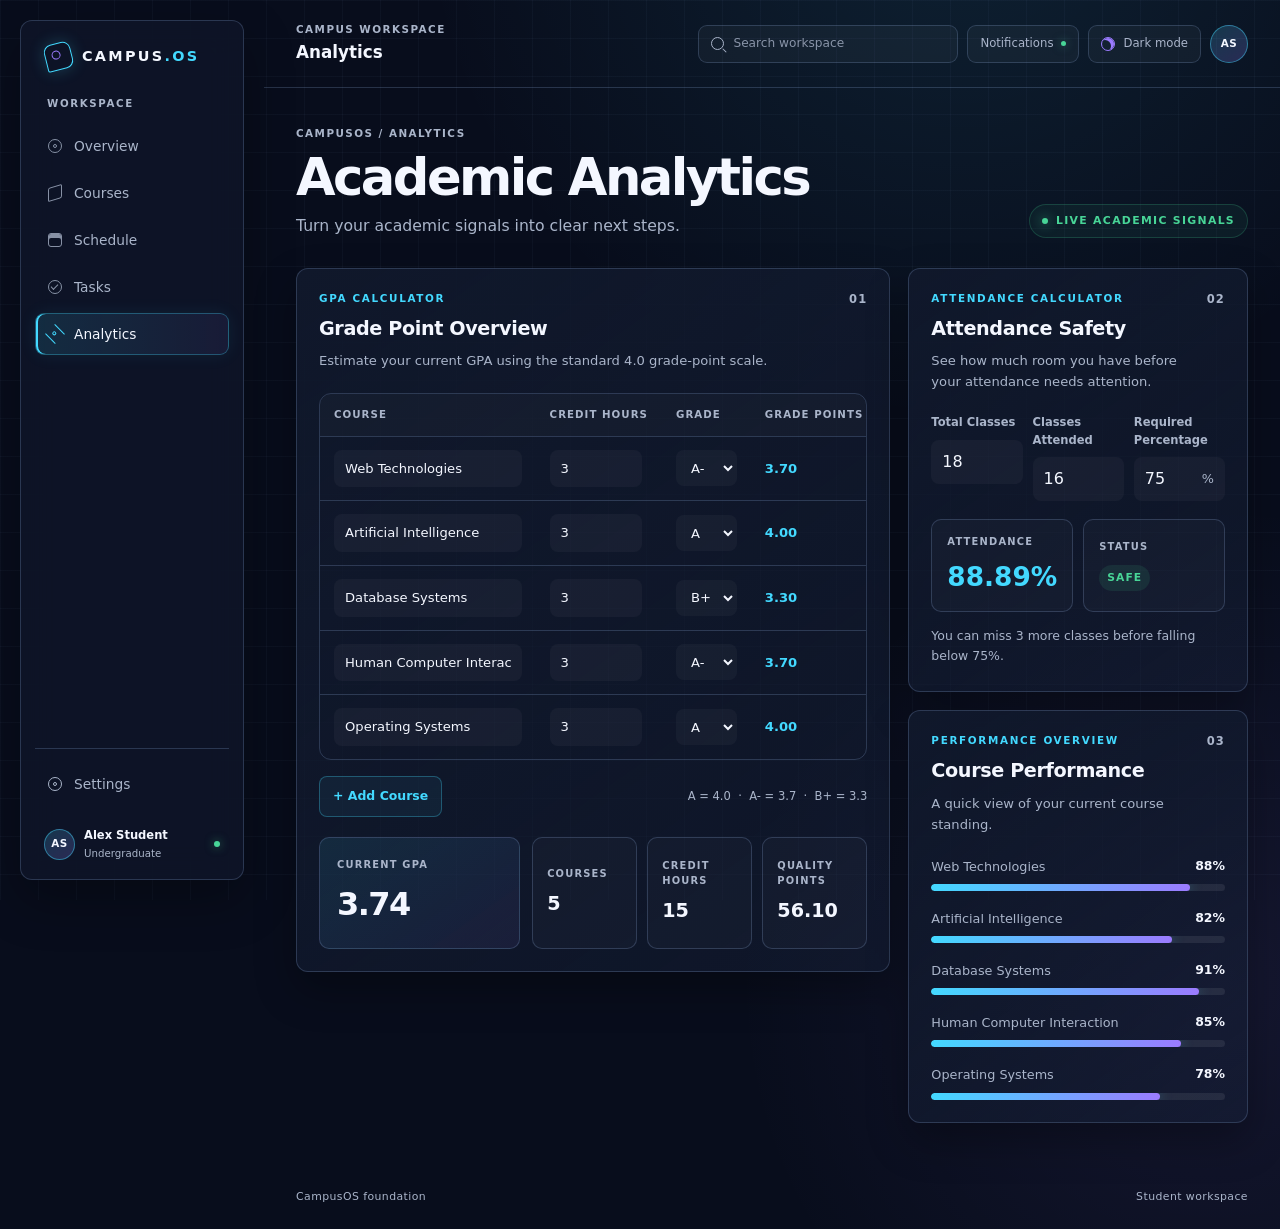
==== commit 91eaf562: "Add responsive tablet and mobile layouts" ====
--- a/campus-os/analytics.html
+++ b/campus-os/analytics.html
@@ -9,7 +9,10 @@
   </head>
   <body data-page="analytics">
     <div class="app-shell">
-      <aside class="sidebar" aria-label="CampusOS sidebar">
+      <aside class="sidebar" id="campus-sidebar" data-sidebar aria-label="CampusOS sidebar">
+        <button class="sidebar-close" data-sidebar-close type="button" aria-label="Close navigation">
+          <span class="close-mark" aria-hidden="true"></span>
+        </button>
         <a class="brand" href="index.html" aria-label="CampusOS overview">
           <span class="brand-mark" aria-hidden="true"></span>
           <span class="brand-word">CAMPUS<span>.OS</span></span>
@@ -56,8 +59,13 @@
         </div>
       </aside>
 
+      <button class="sidebar-overlay" data-sidebar-overlay type="button" aria-label="Close navigation" aria-hidden="true" tabindex="-1"></button>
+
       <div class="app-frame">
         <header class="topbar">
+          <button class="mobile-menu-button" data-sidebar-open type="button" aria-label="Open navigation" aria-controls="campus-sidebar" aria-expanded="false">
+            <span class="hamburger-mark" aria-hidden="true"></span>
+          </button>
           <div class="topbar-heading">
             <span class="topbar-overline">Campus workspace</span>
             <span class="page-label" data-page-label>Analytics</span>
--- a/campus-os/css/style.css
+++ b/campus-os/css/style.css
@@ -2960,3 +2960,886 @@
     align-self: center;
   }
 }
+
+/* Analytics page */
+.analytics-content {
+  padding-top: 38px;
+  padding-bottom: 48px;
+}
+
+.analytics-hero {
+  display: flex;
+  align-items: flex-end;
+  justify-content: space-between;
+  gap: 24px;
+}
+
+.analytics-hero h1 {
+  margin-bottom: 10px;
+}
+
+.analytics-subtitle {
+  color: var(--text-secondary);
+  font-size: 0.98rem;
+}
+
+.analytics-status {
+  display: inline-flex;
+  align-items: center;
+  gap: 8px;
+  padding: 8px 12px;
+  border: 1px solid rgba(72, 213, 151, 0.2);
+  border-radius: 999px;
+  color: var(--success);
+  background: rgba(72, 213, 151, 0.06);
+  font-size: 0.68rem;
+  font-weight: 700;
+  letter-spacing: 0.12em;
+  text-transform: uppercase;
+  white-space: nowrap;
+}
+
+.analytics-status::before {
+  width: 6px;
+  height: 6px;
+  border-radius: 50%;
+  background: var(--success);
+  box-shadow: 0 0 12px rgba(72, 213, 151, 0.8);
+  content: "";
+}
+
+.analytics-layout {
+  display: grid;
+  grid-template-columns: minmax(0, 1.4fr) minmax(320px, 0.8fr);
+  gap: 18px;
+  align-items: start;
+  margin-top: 30px;
+}
+
+.analytics-panel {
+  min-width: 0;
+  padding: 22px;
+  border: 1px solid var(--border-color);
+  border-radius: var(--border-radius);
+  background: linear-gradient(145deg, var(--surface), var(--panel-sheen));
+  box-shadow: 0 18px 42px var(--shadow-color);
+}
+
+.gpa-panel {
+  grid-row: span 2;
+}
+
+.analytics-panel-heading {
+  display: flex;
+  justify-content: space-between;
+  gap: 18px;
+  margin-bottom: 22px;
+}
+
+.analytics-panel h2 {
+  margin-bottom: 7px;
+  color: var(--text-primary);
+  font-size: 1.2rem;
+  letter-spacing: -0.02em;
+}
+
+.analytics-panel .panel-kicker {
+  margin-bottom: 8px;
+  color: var(--cyan-accent);
+  font-size: 0.65rem;
+  font-weight: 700;
+  letter-spacing: 0.16em;
+}
+
+.analytics-panel .panel-description {
+  max-width: 470px;
+  color: var(--text-secondary);
+  font-size: 0.82rem;
+  line-height: 1.6;
+}
+
+.analytics-panel .panel-index {
+  color: var(--text-secondary);
+  font-size: 0.72rem;
+  font-weight: 700;
+  letter-spacing: 0.1em;
+}
+
+.gpa-table-wrap {
+  overflow-x: auto;
+  border: 1px solid var(--border-color);
+  border-radius: 12px;
+}
+
+.gpa-table {
+  width: 100%;
+  min-width: 650px;
+  border-collapse: collapse;
+  text-align: left;
+}
+
+.gpa-table th,
+.gpa-table td {
+  padding: 13px 14px;
+  border-bottom: 1px solid var(--border-color);
+}
+
+.gpa-table th {
+  color: var(--text-secondary);
+  background: rgba(255, 255, 255, 0.02);
+  font-size: 0.64rem;
+  font-weight: 700;
+  letter-spacing: 0.1em;
+  text-transform: uppercase;
+  white-space: nowrap;
+}
+
+.gpa-table td {
+  color: var(--text-secondary);
+  font-size: 0.82rem;
+}
+
+.gpa-table tbody tr:last-child td {
+  border-bottom: 0;
+}
+
+.gpa-table input,
+.gpa-table select,
+.analytics-field input {
+  width: 100%;
+  border: 1px solid transparent;
+  border-radius: 8px;
+  outline: 0;
+  color: var(--text-primary);
+  background: var(--control-background);
+  font: inherit;
+  transition: border-color var(--transition-timing), background var(--transition-timing), box-shadow var(--transition-timing);
+}
+
+.gpa-table input,
+.gpa-table select {
+  min-height: 36px;
+  padding: 8px 10px;
+}
+
+.gpa-table select {
+  color-scheme: dark;
+}
+
+.gpa-table input:focus,
+.gpa-table select:focus,
+.analytics-field input:focus {
+  border-color: rgba(67, 217, 255, 0.7);
+  background: rgba(67, 217, 255, 0.06);
+  box-shadow: 0 0 0 3px rgba(67, 217, 255, 0.1);
+}
+
+.gpa-course-input {
+  min-width: 155px;
+}
+
+.gpa-credit-input {
+  max-width: 92px;
+}
+
+.grade-points {
+  color: var(--cyan-accent);
+  font-weight: 700;
+}
+
+.remove-course-button {
+  padding: 6px 8px;
+  color: var(--text-secondary);
+  background: transparent;
+  cursor: pointer;
+  font: inherit;
+  font-size: 0.75rem;
+  transition: color var(--transition-timing);
+}
+
+.remove-course-button:hover,
+.remove-course-button:focus-visible {
+  color: var(--danger);
+}
+
+.gpa-actions {
+  display: flex;
+  align-items: center;
+  justify-content: space-between;
+  gap: 16px;
+  margin-top: 16px;
+}
+
+.analytics-outline-button {
+  padding: 10px 13px;
+  border: 1px solid rgba(67, 217, 255, 0.3);
+  border-radius: 8px;
+  color: var(--cyan-accent);
+  background: rgba(67, 217, 255, 0.06);
+  cursor: pointer;
+  font: inherit;
+  font-size: 0.78rem;
+  font-weight: 700;
+  transition: transform var(--transition-timing), border-color var(--transition-timing), background var(--transition-timing);
+}
+
+.analytics-outline-button:hover,
+.analytics-outline-button:focus-visible {
+  border-color: rgba(67, 217, 255, 0.65);
+  background: rgba(67, 217, 255, 0.12);
+  transform: translateY(-2px);
+}
+
+.gpa-scale-note {
+  color: var(--text-secondary);
+  font-size: 0.72rem;
+}
+
+.gpa-result {
+  display: grid;
+  grid-template-columns: minmax(150px, 0.75fr) 1.25fr;
+  gap: 12px;
+  margin-top: 20px;
+}
+
+.current-gpa-card,
+.gpa-total-item,
+.attendance-primary,
+.attendance-status-wrap {
+  border: 1px solid var(--border-color);
+  border-radius: 10px;
+  background: rgba(255, 255, 255, 0.025);
+}
+
+.current-gpa-card {
+  display: flex;
+  flex-direction: column;
+  justify-content: center;
+  min-height: 112px;
+  padding: 17px;
+  background: linear-gradient(145deg, rgba(67, 217, 255, 0.1), rgba(155, 123, 255, 0.08));
+}
+
+.result-label {
+  display: block;
+  color: var(--text-secondary);
+  font-size: 0.62rem;
+  font-weight: 700;
+  letter-spacing: 0.12em;
+}
+
+.current-gpa-value {
+  margin-top: 7px;
+  color: var(--text-primary);
+  font-size: 2rem;
+  letter-spacing: -0.05em;
+}
+
+.gpa-total-grid {
+  display: grid;
+  grid-template-columns: repeat(3, 1fr);
+  gap: 10px;
+}
+
+.gpa-total-item {
+  display: flex;
+  flex-direction: column;
+  justify-content: center;
+  min-width: 0;
+  padding: 14px;
+}
+
+.gpa-total-item strong {
+  margin-top: 8px;
+  color: var(--text-primary);
+  font-size: 1.2rem;
+}
+
+.attendance-input-grid {
+  display: grid;
+  grid-template-columns: repeat(3, 1fr);
+  gap: 10px;
+}
+
+.analytics-field label {
+  display: block;
+  margin-bottom: 8px;
+  color: var(--text-secondary);
+  font-size: 0.72rem;
+  font-weight: 600;
+}
+
+.analytics-field input {
+  min-height: 40px;
+  padding: 9px 10px;
+}
+
+.input-with-suffix {
+  position: relative;
+}
+
+.input-with-suffix input {
+  padding-right: 28px;
+}
+
+.input-with-suffix span {
+  position: absolute;
+  top: 50%;
+  right: 11px;
+  color: var(--text-secondary);
+  font-size: 0.8rem;
+  pointer-events: none;
+  transform: translateY(-50%);
+}
+
+.attendance-results {
+  display: grid;
+  grid-template-columns: 1fr 1fr;
+  gap: 10px;
+  margin-top: 18px;
+}
+
+.attendance-primary,
+.attendance-status-wrap {
+  display: flex;
+  flex-direction: column;
+  justify-content: center;
+  min-height: 90px;
+  padding: 15px;
+}
+
+.attendance-percent {
+  margin-top: 7px;
+  color: var(--cyan-accent);
+  font-size: 1.65rem;
+}
+
+.attendance-status {
+  display: inline-block;
+  width: fit-content;
+  margin-top: 10px;
+  padding: 5px 8px;
+  border-radius: 999px;
+  font-size: 0.67rem;
+  letter-spacing: 0.1em;
+}
+
+.status-safe {
+  color: var(--success);
+  background: rgba(72, 213, 151, 0.1);
+}
+
+.status-warning {
+  color: var(--warning);
+  background: rgba(245, 189, 92, 0.1);
+}
+
+.status-at-risk {
+  color: var(--danger);
+  background: rgba(255, 111, 145, 0.1);
+}
+
+.attendance-message {
+  min-height: 43px;
+  margin-top: 14px;
+  color: var(--text-secondary);
+  font-size: 0.78rem;
+  line-height: 1.6;
+}
+
+.performance-list {
+  display: grid;
+  gap: 18px;
+}
+
+.performance-label {
+  display: flex;
+  justify-content: space-between;
+  gap: 12px;
+  margin-bottom: 8px;
+  color: var(--text-secondary);
+  font-size: 0.8rem;
+}
+
+.performance-label strong {
+  color: var(--text-primary);
+  font-size: 0.78rem;
+}
+
+.performance-bar {
+  height: 7px;
+  overflow: hidden;
+  border-radius: 999px;
+  background: rgba(255, 255, 255, 0.08);
+}
+
+.performance-bar span {
+  display: block;
+  height: 100%;
+  border-radius: inherit;
+  background: linear-gradient(90deg, var(--cyan-accent), var(--violet-accent));
+  box-shadow: 0 0 13px rgba(67, 217, 255, 0.35);
+}
+
+@media (max-width: 1120px) {
+  .analytics-layout {
+    grid-template-columns: minmax(0, 1fr);
+  }
+
+  .gpa-panel {
+    grid-row: auto;
+  }
+}
+
+@media (max-width: 820px) {
+  .analytics-hero {
+    align-items: flex-start;
+    flex-direction: column;
+  }
+}
+
+@media (max-width: 600px) {
+  .analytics-panel {
+    padding: 17px;
+  }
+
+  .gpa-actions,
+  .analytics-panel-heading {
+    align-items: flex-start;
+    flex-direction: column;
+  }
+
+  .gpa-result,
+  .attendance-results {
+    grid-template-columns: 1fr;
+  }
+
+  .attendance-input-grid {
+    grid-template-columns: 1fr;
+  }
+
+  .gpa-total-item {
+    padding: 11px;
+  }
+}
+
+/* Shared responsive shell */
+:focus-visible {
+  outline: 2px solid var(--cyan-accent);
+  outline-offset: 3px;
+}
+
+.mobile-menu-button,
+.sidebar-close,
+.sidebar-overlay {
+  display: none;
+}
+
+@media (min-width: 768px) and (max-width: 1199px) {
+  .app-shell {
+    grid-template-columns: 205px minmax(0, 1fr);
+  }
+
+  .sidebar {
+    top: 14px;
+    bottom: 14px;
+    left: 14px;
+    width: 178px;
+    padding: 20px 11px 12px;
+  }
+
+  .brand {
+    gap: 8px;
+    padding-right: 6px;
+    padding-left: 8px;
+  }
+
+  .brand-word {
+    font-size: 0.8rem;
+    letter-spacing: 0.12em;
+  }
+
+  .nav-link,
+  .sidebar-action {
+    gap: 10px;
+    min-height: 40px;
+    padding-right: 10px;
+    padding-left: 10px;
+    font-size: 0.78rem;
+  }
+
+  .topbar {
+    min-height: 78px;
+    gap: 14px;
+    padding: 16px 20px;
+  }
+
+  .topbar-heading,
+  .topbar-actions {
+    min-width: 0;
+  }
+
+  .topbar-actions {
+    gap: 7px;
+  }
+
+  .search-field {
+    width: min(24vw, 210px);
+  }
+
+  .page-content {
+    padding: 34px 20px;
+  }
+
+  .app-footer {
+    padding-right: 20px;
+    padding-left: 20px;
+  }
+
+  .courses-content,
+  .schedule-content,
+  .tasks-content,
+  .dashboard-content,
+  .analytics-content {
+    padding-top: 31px;
+    padding-bottom: 38px;
+  }
+
+  .schedule-board {
+    overflow-x: auto;
+  }
+}
+
+@media (min-width: 768px) and (max-width: 840px) {
+  .notification-button > span:first-child,
+  .theme-toggle [data-theme-label] {
+    display: none;
+  }
+
+  .notification-button,
+  .theme-toggle {
+    width: 38px;
+    justify-content: center;
+    padding-right: 0;
+    padding-left: 0;
+  }
+
+  .notification-button::before {
+    width: 11px;
+    height: 11px;
+    border: 1px solid currentColor;
+    border-radius: 7px 7px 3px 3px;
+    content: "";
+  }
+}
+
+@media (max-width: 767px) {
+  html,
+  body {
+    max-width: 100%;
+    overflow-x: hidden;
+  }
+
+  body.sidebar-open {
+    overflow: hidden;
+  }
+
+  .app-shell {
+    display: block;
+    min-height: 100vh;
+  }
+
+  .sidebar {
+    position: fixed;
+    top: 12px;
+    bottom: 12px;
+    left: 12px;
+    z-index: 30;
+    display: flex;
+    width: min(288px, calc(100vw - 24px));
+    visibility: hidden;
+    padding: 18px 13px;
+    transform: translateX(calc(-100% - 18px));
+    transition: transform var(--transition-timing), visibility 0s linear 180ms;
+  }
+
+  body.sidebar-open .sidebar {
+    visibility: visible;
+    transform: translateX(0);
+    transition-delay: 0s;
+  }
+
+  .sidebar-close {
+    position: absolute;
+    top: 13px;
+    right: 13px;
+    display: grid;
+    width: 34px;
+    height: 34px;
+    place-items: center;
+    border: 1px solid var(--border-color);
+    border-radius: 8px;
+    background: var(--control-background);
+    color: var(--text-secondary);
+    cursor: pointer;
+  }
+
+  .close-mark,
+  .close-mark::after {
+    display: block;
+    width: 14px;
+    height: 1px;
+    background: currentColor;
+    content: "";
+    transform: rotate(45deg);
+  }
+
+  .close-mark::after {
+    transform: rotate(90deg);
+  }
+
+  .sidebar .brand {
+    padding-top: 5px;
+    padding-right: 45px;
+  }
+
+  .sidebar-overlay {
+    position: fixed;
+    z-index: 20;
+    inset: 0;
+    display: block;
+    width: 100%;
+    height: 100%;
+    border: 0;
+    background: rgba(3, 7, 17, 0.7);
+    cursor: pointer;
+    opacity: 0;
+    pointer-events: none;
+    visibility: hidden;
+    transition: opacity var(--transition-timing), visibility var(--transition-timing);
+  }
+
+  body.sidebar-open .sidebar-overlay {
+    opacity: 1;
+    pointer-events: auto;
+    visibility: visible;
+  }
+
+  .app-frame {
+    grid-column: auto;
+    width: 100%;
+    min-width: 0;
+  }
+
+  .topbar {
+    min-height: 0;
+    flex-wrap: wrap;
+    gap: 10px;
+    padding: 14px 16px;
+  }
+
+  .mobile-menu-button {
+    display: grid;
+    width: 38px;
+    height: 38px;
+    flex: 0 0 auto;
+    place-items: center;
+    border: 1px solid var(--border-color);
+    border-radius: 9px;
+    background: var(--control-background);
+    color: var(--text-secondary);
+    cursor: pointer;
+  }
+
+  .hamburger-mark,
+  .hamburger-mark::before,
+  .hamburger-mark::after {
+    display: block;
+    width: 16px;
+    height: 1px;
+    background: currentColor;
+    content: "";
+  }
+
+  .hamburger-mark {
+    position: relative;
+  }
+
+  .hamburger-mark::before,
+  .hamburger-mark::after {
+    position: absolute;
+    left: 0;
+  }
+
+  .hamburger-mark::before {
+    top: -5px;
+  }
+
+  .hamburger-mark::after {
+    top: 5px;
+  }
+
+  .topbar-heading {
+    min-width: 0;
+    flex: 1;
+  }
+
+  .topbar-overline {
+    overflow: hidden;
+    font-size: 0.56rem;
+    text-overflow: ellipsis;
+    white-space: nowrap;
+  }
+
+  .page-label {
+    overflow: hidden;
+    font-size: 0.92rem;
+    text-overflow: ellipsis;
+    white-space: nowrap;
+  }
+
+  .topbar-actions {
+    width: 100%;
+    min-width: 0;
+    flex: 1 1 100%;
+    gap: 7px;
+  }
+
+  .search-field {
+    width: auto;
+    min-width: 0;
+    flex: 1;
+  }
+
+  .notification-button,
+  .theme-toggle {
+    width: 38px;
+    flex: 0 0 38px;
+    justify-content: center;
+    padding-right: 0;
+    padding-left: 0;
+  }
+
+  .notification-button > span:first-child,
+  .theme-toggle [data-theme-label] {
+    display: none;
+  }
+
+  .notification-button::before {
+    width: 11px;
+    height: 11px;
+    border: 1px solid currentColor;
+    border-radius: 7px 7px 3px 3px;
+    content: "";
+  }
+
+  .page-content {
+    width: 100%;
+    padding: 31px 16px 38px;
+  }
+
+  .app-footer {
+    align-items: flex-start;
+    flex-direction: column;
+    padding: 16px 16px 22px;
+  }
+
+  .courses-content,
+  .schedule-content,
+  .tasks-content,
+  .dashboard-content,
+  .analytics-content {
+    padding-top: 29px;
+    padding-bottom: 38px;
+  }
+
+  .stats-grid,
+  .course-grid,
+  .task-list,
+  .dashboard-layout,
+  .analytics-layout {
+    grid-template-columns: minmax(0, 1fr);
+  }
+
+  .course-metrics {
+    width: 100%;
+  }
+
+  .schedule-board {
+    overflow: hidden;
+  }
+
+  .calendar-head,
+  .calendar-body {
+    grid-template-columns: 58px minmax(0, 1fr);
+    min-width: 0;
+  }
+
+  .weekday-tabs {
+    max-width: 100%;
+    overflow-x: auto;
+    padding-bottom: 4px;
+  }
+
+  .week-controls {
+    width: 100%;
+    min-width: 0;
+  }
+
+  .week-label {
+    min-width: 0;
+  }
+
+  .course-modal,
+  .schedule-modal,
+  .task-modal {
+    padding: 12px;
+  }
+
+  .modal-dialog,
+  .schedule-modal-dialog,
+  .task-modal-dialog {
+    width: 100%;
+    max-height: calc(100vh - 24px);
+    padding: 22px 17px;
+  }
+
+  .modal-details,
+  .class-modal-details,
+  .form-row,
+  .attendance-input-grid,
+  .gpa-result,
+  .attendance-results {
+    grid-template-columns: minmax(0, 1fr);
+  }
+
+  .analytics-panel {
+    padding: 18px;
+  }
+
+  .analytics-panel-heading,
+  .gpa-actions {
+    align-items: flex-start;
+    flex-direction: column;
+  }
+
+  .gpa-table-wrap {
+    max-width: 100%;
+  }
+}
+
+@media (max-width: 420px) {
+  .gpa-total-grid {
+    grid-template-columns: minmax(0, 1fr);
+  }
+
+  .gpa-total-item {
+    min-height: 60px;
+  }
+
+  .course-metric {
+    min-width: 0;
+    padding-right: 13px;
+    padding-left: 13px;
+  }
+}
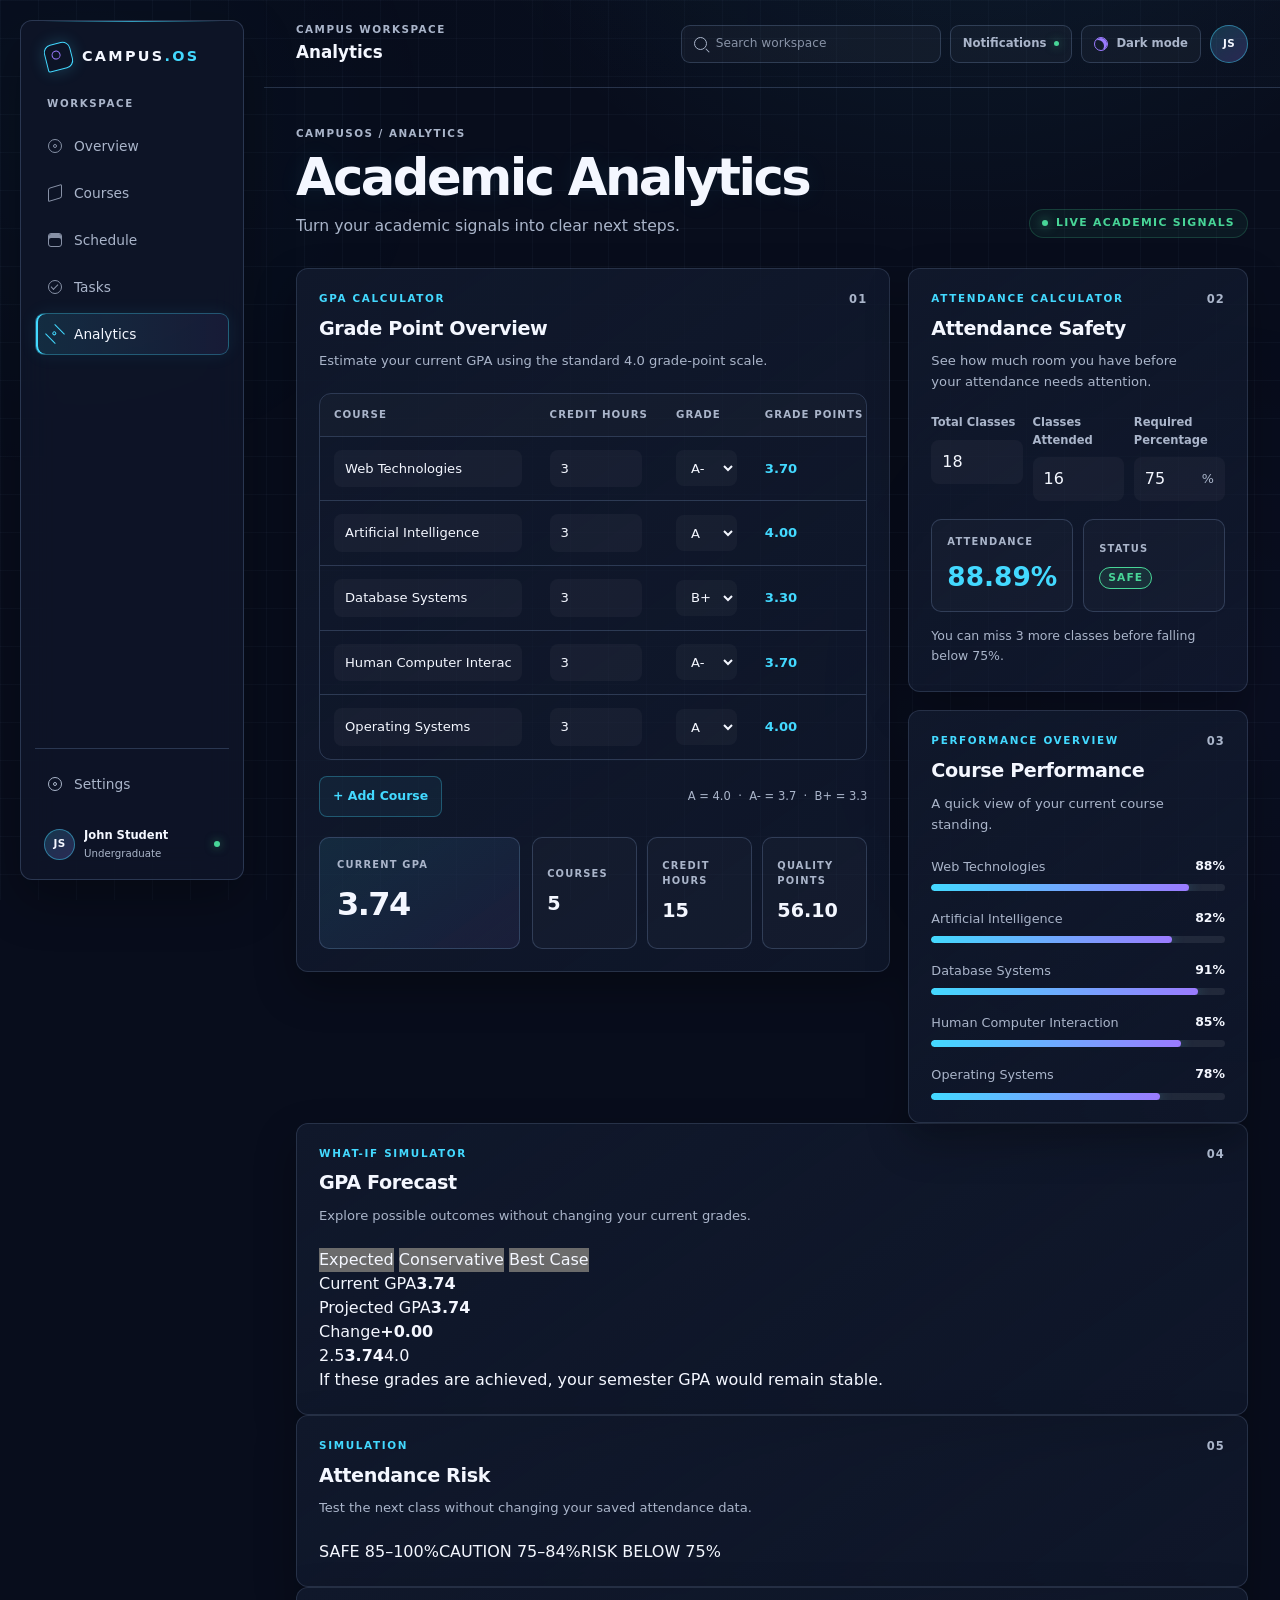
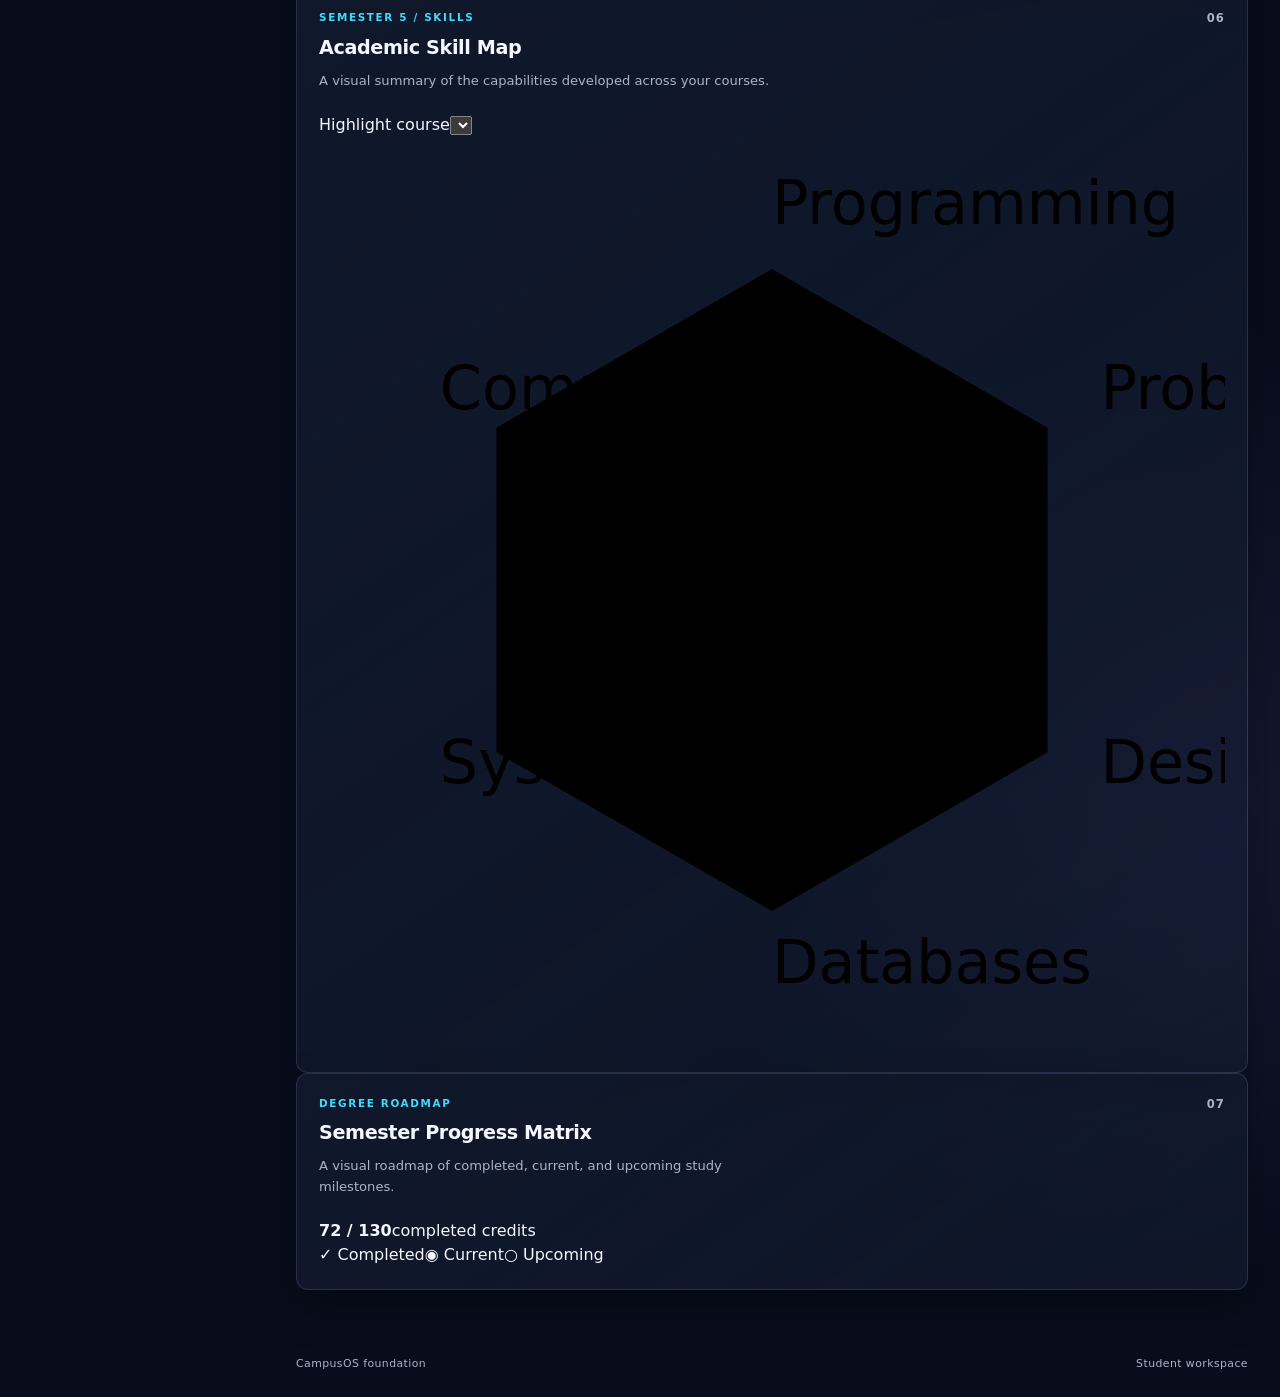
==== commit dd5aa74e: "Enhance CampusOS with advanced analytics and dashboard features - Added advanced analytics sections " ====
--- a/campus-os/analytics.html
+++ b/campus-os/analytics.html
@@ -4,8 +4,23 @@
     <meta charset="utf-8">
     <meta name="viewport" content="width=device-width, initial-scale=1">
     <title>CampusOS | Analytics</title>
-    <link rel="stylesheet" href="css/style.css">
+    <link rel="stylesheet" href="css/base.css">
+    <link rel="stylesheet" href="css/layout.css">
+    <link rel="stylesheet" href="css/components.css">
+    <link rel="stylesheet" href="css/pages.css">
+    <link rel="stylesheet" href="css/advanced.css">
+    <link rel="stylesheet" href="css/responsive.css">
+    <script src="js/data.js" defer></script>
+    <script src="js/utils.js" defer></script>
     <script src="js/main.js" defer></script>
+    <script src="js/theme.js" defer></script>
+    <script src="js/personalization.js" defer></script>
+    <script src="js/navigation.js" defer></script>
+    <script src="js/search.js" defer></script>
+    <script src="js/command-palette.js" defer></script>
+    <script src="js/focus.js" defer></script>
+    <script src="js/notifications.js" defer></script>
+    <script src="js/analytics.js" defer></script>
   </head>
   <body data-page="analytics">
     <div class="app-shell">
@@ -43,15 +58,15 @@
         </nav>
 
         <div class="sidebar-bottom">
-          <button class="sidebar-action" type="button">
+          <button class="sidebar-action" data-settings-open type="button">
             <span class="settings-mark" aria-hidden="true"></span>
             <span>Settings</span>
           </button>
 
           <div class="profile-preview">
-            <span class="profile-avatar" aria-hidden="true">AS</span>
+            <span class="profile-avatar" aria-hidden="true">JS</span>
             <span class="profile-copy">
-              <strong>Alex Student</strong>
+              <strong>John Student</strong>
               <span>Undergraduate</span>
             </span>
             <span class="online-indicator" aria-label="Online"></span>
@@ -72,13 +87,13 @@
           </div>
 
           <div class="topbar-actions">
-            <label class="search-field">
+            <label class="search-field" data-universal-search-trigger>
               <span class="visually-hidden">Search CampusOS</span>
               <span class="search-mark" aria-hidden="true"></span>
-              <input type="search" placeholder="Search workspace" autocomplete="off">
+              <input data-universal-search type="search" placeholder="Search workspace" aria-label="Search CampusOS" autocomplete="off">
             </label>
 
-            <button class="notification-button" type="button" aria-label="View notifications">
+            <button class="notification-button" data-notification-toggle type="button" aria-label="View notifications">
               <span>Notifications</span>
               <span class="notification-dot" aria-hidden="true"></span>
             </button>
@@ -88,7 +103,7 @@
               <span data-theme-label>Dark mode</span>
             </button>
 
-            <button class="top-avatar" type="button" aria-label="Open user profile">AS</button>
+            <button class="top-avatar" type="button" aria-label="Open user profile">JS</button>
           </div>
         </header>
 
@@ -362,6 +377,85 @@
                     </div>
                 </section>
             </div>
+
+            <div class="advanced-analytics-grid">
+                <section class="analytics-panel forecast-panel" id="forecast" data-forecast-panel aria-labelledby="forecast-heading">
+                    <div class="analytics-panel-heading">
+                        <div>
+                            <p class="panel-kicker">WHAT-IF SIMULATOR</p>
+                            <h2 id="forecast-heading">GPA Forecast</h2>
+                            <p class="panel-description">Explore possible outcomes without changing your current grades.</p>
+                        </div>
+                        <span class="panel-index">04</span>
+                    </div>
+                    <div class="scenario-buttons" role="group" aria-label="GPA forecast scenarios">
+                        <button class="scenario-button is-active" data-forecast-scenario="expected" type="button">Expected</button>
+                        <button class="scenario-button" data-forecast-scenario="conservative" type="button">Conservative</button>
+                        <button class="scenario-button" data-forecast-scenario="best" type="button">Best Case</button>
+                    </div>
+                    <div class="forecast-course-list" data-forecast-courses></div>
+                    <div class="forecast-summary" aria-live="polite">
+                        <div class="forecast-summary__item"><span>Current GPA</span><strong data-forecast-current>3.74</strong></div>
+                        <div class="forecast-summary__item"><span>Projected GPA</span><strong data-forecast-projected>3.74</strong></div>
+                        <div class="forecast-summary__item change"><span>Change</span><strong data-forecast-change>+0.00</strong></div>
+                    </div>
+                    <div class="forecast-meter" aria-label="Projected GPA position on a 2.5 to 4.0 scale">
+                        <div class="forecast-meter__scale"><span class="forecast-meter__marker" data-forecast-marker></span></div>
+                        <div class="forecast-meter__labels"><span>2.5</span><strong data-forecast-meter-label>3.74</strong><span>4.0</span></div>
+                    </div>
+                    <p class="forecast-message" data-forecast-message>If these grades are achieved, your semester GPA would remain stable.</p>
+                </section>
+
+                <section class="analytics-panel attendance-risk-panel" id="attendance-risk" data-attendance-risk-panel aria-labelledby="attendance-risk-heading">
+                    <div class="analytics-panel-heading">
+                        <div>
+                            <p class="panel-kicker">SIMULATION</p>
+                            <h2 id="attendance-risk-heading">Attendance Risk</h2>
+                            <p class="panel-description">Test the next class without changing your saved attendance data.</p>
+                        </div>
+                        <span class="panel-index">05</span>
+                    </div>
+                    <div class="attendance-zone-legend"><span class="zone-safe">SAFE 85–100%</span><span class="zone-caution">CAUTION 75–84%</span><span class="zone-risk">RISK BELOW 75%</span></div>
+                    <div class="attendance-risk-list" data-attendance-risk-list></div>
+                </section>
+
+                <section class="analytics-panel skill-map-panel" data-skill-map-panel aria-labelledby="skill-map-heading">
+                    <div class="analytics-panel-heading">
+                        <div>
+                            <p class="panel-kicker">SEMESTER 5 / SKILLS</p>
+                            <h2 id="skill-map-heading">Academic Skill Map</h2>
+                            <p class="panel-description">A visual summary of the capabilities developed across your courses.</p>
+                        </div>
+                        <span class="panel-index">06</span>
+                    </div>
+                    <label class="skill-course-select">Highlight course<select data-skill-course-select aria-label="Highlight course skills"></select></label>
+                    <div class="skill-map-layout">
+                        <svg class="skill-radar" viewBox="0 0 240 240" role="img" aria-label="Academic skill map">
+                            <polygon points="120,35 193,77 193,163 120,205 47,163 47,77"></polygon>
+                            <polygon points="120,62 170,91 170,149 120,178 70,149 70,91"></polygon>
+                            <polygon points="120,89 147,104 147,135 120,151 93,135 93,104"></polygon>
+                            <line x1="120" y1="120" x2="120" y2="35"></line><line x1="120" y1="120" x2="193" y2="77"></line><line x1="120" y1="120" x2="193" y2="163"></line><line x1="120" y1="120" x2="120" y2="205"></line><line x1="120" y1="120" x2="47" y2="163"></line><line x1="120" y1="120" x2="47" y2="77"></line>
+                            <polygon class="skill-radar__area" data-skill-area points="120,45 178,86 183,157 120,187 62,154 58,84"></polygon>
+                            <text x="120" y="23">Programming</text><text x="207" y="72">Problem Solving</text><text x="207" y="171">Design</text><text x="120" y="224">Databases</text><text x="32" y="171">Systems</text><text x="32" y="72">Communication</text>
+                        </svg>
+                        <div class="skill-list" data-skill-list></div>
+                    </div>
+                </section>
+
+                <section class="analytics-panel degree-panel" aria-labelledby="degree-heading">
+                    <div class="analytics-panel-heading">
+                        <div>
+                            <p class="panel-kicker">DEGREE ROADMAP</p>
+                            <h2 id="degree-heading">Semester Progress Matrix</h2>
+                            <p class="panel-description">A visual roadmap of completed, current, and upcoming study milestones.</p>
+                        </div>
+                        <span class="panel-index">07</span>
+                    </div>
+                    <div class="degree-progress-summary"><strong>72 / 130</strong><span>completed credits</span><div class="degree-progress-track"><span style="width: 55%"></span></div></div>
+                    <div class="degree-matrix" data-degree-matrix></div>
+                    <div class="degree-legend"><span>✓ Completed</span><span>◉ Current</span><span>○ Upcoming</span></div>
+                </section>
+            </div>
         </main>
 
         <footer class="app-footer">
--- a/campus-os/css/base.css
+++ b/campus-os/css/base.css
@@ -0,0 +1,140 @@
+/* Foundation: variables, reset, typography, and global element defaults. */
+
+:root {
+  --background: #080d1c;
+  --surface: #10182b;
+  --surface-light: #18233b;
+  --text-primary: #f4f7ff;
+  --text-secondary: #aab5ca;
+  --cyan-accent: #43d9ff;
+  --violet-accent: #9b7bff;
+  --success: #48d597;
+  --warning: #f5bd5c;
+  --danger: #ff6f91;
+  --border-color: rgba(151, 181, 231, 0.22);
+  --border-radius: 12px;
+  --transition-timing: 180ms ease;
+  --grid-line: rgba(142, 173, 226, 0.045);
+  --sidebar-background: rgba(14, 22, 40, 0.86);
+  --control-background: rgba(255, 255, 255, 0.035);
+  --shadow-color: rgba(0, 0, 0, 0.3);
+  --panel-sheen: rgba(24, 35, 59, 0.42);
+}
+
+:root[data-theme="light"] {
+  color-scheme: light;
+  --background: #edf3fb;
+  --surface: #ffffff;
+  --surface-light: #e2eaf7;
+  --text-primary: #18233b;
+  --text-secondary: #5c6b83;
+  --cyan-accent: #087f9f;
+  --violet-accent: #6950c7;
+  --border-color: rgba(65, 91, 135, 0.2);
+  --grid-line: rgba(65, 91, 135, 0.075);
+  --sidebar-background: rgba(255, 255, 255, 0.8);
+  --control-background: rgba(24, 35, 59, 0.04);
+  --shadow-color: rgba(47, 70, 110, 0.16);
+  --panel-sheen: rgba(226, 234, 247, 0.72);
+}
+
+*,
+*::before,
+*::after {
+  box-sizing: border-box;
+  margin: 0;
+  padding: 0;
+}
+
+html {
+  color-scheme: dark;
+}
+
+body {
+  position: relative;
+  isolation: isolate;
+  min-height: 100vh;
+  overflow-x: hidden;
+  background-color: var(--background);
+  background-image:
+    radial-gradient(circle at 75% -10%, rgba(67, 217, 255, 0.1), transparent 34rem),
+    radial-gradient(circle at 95% 80%, rgba(155, 123, 255, 0.09), transparent 30rem);
+  color: var(--text-primary);
+  font-family: Inter, ui-sans-serif, system-ui, -apple-system, BlinkMacSystemFont, "Segoe UI", sans-serif;
+  line-height: 1.5;
+  text-rendering: optimizeLegibility;
+}
+
+body::before {
+  position: fixed;
+  z-index: 0;
+  inset: 0;
+  background-image:
+    linear-gradient(var(--grid-line) 1px, transparent 1px),
+    linear-gradient(90deg, var(--grid-line) 1px, transparent 1px);
+  background-size: 38px 38px;
+  content: "";
+  pointer-events: none;
+}
+
+/* A slow, low-contrast glow gives the shell depth without distracting from content. */
+body::after {
+  position: fixed;
+  z-index: 0;
+  inset: -18%;
+  background:
+    radial-gradient(circle at 18% 24%, rgba(67, 217, 255, 0.08), transparent 24rem),
+    radial-gradient(circle at 82% 70%, rgba(155, 123, 255, 0.07), transparent 27rem);
+  content: "";
+  opacity: 0.36;
+  pointer-events: none;
+  animation: campus-background-glow 18s ease-in-out infinite alternate;
+}
+
+button,
+input {
+  font: inherit;
+}
+
+button,
+a {
+  -webkit-tap-highlight-color: transparent;
+}
+
+button {
+  border: 0;
+}
+
+a {
+  color: inherit;
+  text-decoration: none;
+}
+
+.visually-hidden {
+  position: absolute;
+  width: 1px;
+  height: 1px;
+  padding: 0;
+  overflow: hidden;
+  clip: rect(0, 0, 0, 0);
+  white-space: nowrap;
+  border: 0;
+}
+
+/* Keep keyboard focus visible across buttons, links, and form controls. */
+:focus-visible {
+  outline: 2px solid var(--cyan-accent);
+  outline-offset: 3px;
+}
+
+/* Respect users who prefer less movement. */
+@media (prefers-reduced-motion: reduce) {
+  *,
+  *::before,
+  *::after {
+    animation-duration: 0.01ms !important;
+    animation-iteration-count: 1 !important;
+    scroll-behavior: auto !important;
+    transition-duration: 0.01ms !important;
+  }
+}
--- a/campus-os/css/layout.css
+++ b/campus-os/css/layout.css
@@ -0,0 +1,478 @@
+/* Layout: shared application shell, sidebar, top bar, and page frame. */
+
+.app-shell {
+  position: relative;
+  z-index: 1;
+  display: grid;
+  grid-template-columns: 264px minmax(0, 1fr);
+  min-height: 100vh;
+  width: 100%;
+}
+
+.sidebar {
+  position: fixed;
+  top: 20px;
+  bottom: 20px;
+  left: 20px;
+  z-index: 2;
+  display: flex;
+  width: 224px;
+  flex-direction: column;
+  padding: 22px 14px 14px;
+  background: var(--sidebar-background);
+  backdrop-filter: blur(18px);
+  border: 1px solid var(--border-color);
+  border-radius: var(--border-radius);
+  box-shadow: 0 20px 50px var(--shadow-color);
+}
+
+.sidebar::before {
+  position: absolute;
+  top: 0;
+  right: 22px;
+  left: 22px;
+  height: 1px;
+  background: linear-gradient(90deg, transparent, var(--cyan-accent), transparent);
+  content: "";
+  opacity: 0.7;
+}
+
+.brand {
+  display: inline-flex;
+  align-items: center;
+  gap: 10px;
+  padding: 0 10px 26px;
+}
+
+.brand-mark {
+  position: relative;
+  display: inline-block;
+  width: 27px;
+  height: 27px;
+  border: 1px solid var(--cyan-accent);
+  border-radius: 8px 8px 8px 2px;
+  box-shadow: 0 0 16px rgba(67, 217, 255, 0.22);
+  transform: rotate(-14deg);
+}
+
+.brand-mark::after {
+  position: absolute;
+  top: 6px;
+  left: 6px;
+  width: 9px;
+  height: 9px;
+  border: 1px solid var(--violet-accent);
+  border-radius: 50%;
+  content: "";
+}
+
+.brand-word {
+  color: var(--text-primary);
+  font-size: 0.9rem;
+  font-weight: 750;
+  letter-spacing: 0.16em;
+}
+
+.brand-word span {
+  color: var(--cyan-accent);
+}
+
+.primary-nav {
+  display: flex;
+  flex-direction: column;
+  gap: 5px;
+}
+
+.nav-section-label {
+  padding: 0 12px 9px;
+  color: var(--text-secondary);
+  font-size: 0.64rem;
+  font-weight: 700;
+  letter-spacing: 0.16em;
+  text-transform: uppercase;
+}
+
+.nav-link,
+.sidebar-action {
+  display: flex;
+  align-items: center;
+  gap: 12px;
+  min-height: 42px;
+  padding: 0 12px;
+  border: 1px solid transparent;
+  border-radius: 9px;
+  color: var(--text-secondary);
+  cursor: pointer;
+  font-size: 0.86rem;
+  text-align: left;
+  transition: background-color var(--transition-timing), border-color var(--transition-timing), color var(--transition-timing), box-shadow var(--transition-timing), transform var(--transition-timing);
+}
+
+.nav-link:hover,
+.sidebar-action:hover {
+  background: var(--control-background);
+  color: var(--text-primary);
+  transform: translateX(2px);
+}
+
+.nav-link.is-active {
+  background: linear-gradient(90deg, rgba(67, 217, 255, 0.13), rgba(155, 123, 255, 0.08));
+  border-color: rgba(67, 217, 255, 0.3);
+  box-shadow: inset 2px 0 0 var(--cyan-accent), 0 0 18px rgba(67, 217, 255, 0.08);
+  color: var(--text-primary);
+}
+
+.nav-mark,
+.settings-mark,
+.search-mark,
+.theme-indicator {
+  position: relative;
+  display: inline-block;
+  flex: 0 0 auto;
+}
+
+.nav-mark {
+  width: 14px;
+  height: 14px;
+  border: 1px solid currentColor;
+  opacity: 0.78;
+  transition: border-color var(--transition-timing), opacity var(--transition-timing), transform var(--transition-timing);
+}
+
+.nav-link.is-active .nav-mark,
+.nav-link:hover .nav-mark {
+  color: var(--cyan-accent);
+  opacity: 1;
+}
+
+.nav-mark-overview {
+  border-radius: 50%;
+}
+
+.nav-mark-overview::after,
+.nav-mark-analytics::after {
+  position: absolute;
+  width: 4px;
+  height: 4px;
+  border: 1px solid currentColor;
+  border-radius: 50%;
+  content: "";
+}
+
+.nav-mark-overview::after {
+  top: 4px;
+  left: 4px;
+}
+
+.nav-mark-courses {
+  border-radius: 2px;
+  transform: skewY(-18deg);
+}
+
+.nav-mark-schedule {
+  border-radius: 3px;
+  box-shadow: inset 0 4px 0 currentColor;
+}
+
+.nav-mark-tasks {
+  border-radius: 50%;
+}
+
+.nav-mark-tasks::after {
+  position: absolute;
+  top: 3px;
+  left: 2px;
+  width: 7px;
+  height: 4px;
+  border-bottom: 1px solid currentColor;
+  border-left: 1px solid currentColor;
+  content: "";
+  transform: rotate(-45deg);
+}
+
+.nav-mark-analytics {
+  border-width: 1px 0;
+  transform: rotate(45deg);
+}
+
+.nav-mark-analytics::after {
+  top: 4px;
+  left: 4px;
+}
+
+.sidebar-bottom {
+  display: flex;
+  flex-direction: column;
+  gap: 12px;
+  margin-top: auto;
+  padding-top: 14px;
+  border-top: 1px solid var(--border-color);
+}
+
+.sidebar-action {
+  width: 100%;
+  background: transparent;
+  cursor: pointer;
+}
+
+.settings-mark {
+  width: 14px;
+  height: 14px;
+  border: 1px solid currentColor;
+  border-radius: 50%;
+}
+
+.settings-mark::after {
+  position: absolute;
+  top: 4px;
+  left: 4px;
+  width: 4px;
+  height: 4px;
+  border: 1px solid currentColor;
+  border-radius: 50%;
+  content: "";
+}
+
+.profile-preview {
+  display: flex;
+  align-items: center;
+  gap: 9px;
+  padding: 10px 9px 4px;
+}
+
+.profile-avatar,
+.top-avatar {
+  display: inline-grid;
+  flex: 0 0 auto;
+  place-items: center;
+  border: 1px solid rgba(67, 217, 255, 0.45);
+  border-radius: 50%;
+  background: linear-gradient(145deg, rgba(67, 217, 255, 0.18), rgba(155, 123, 255, 0.22));
+  color: var(--text-primary);
+  font-size: 0.65rem;
+  font-weight: 750;
+  letter-spacing: 0.04em;
+}
+
+.profile-avatar {
+  width: 31px;
+  height: 31px;
+}
+
+.profile-copy {
+  display: flex;
+  min-width: 0;
+  flex: 1;
+  flex-direction: column;
+  gap: 1px;
+}
+
+.profile-copy strong {
+  overflow: hidden;
+  color: var(--text-primary);
+  font-size: 0.72rem;
+  font-weight: 650;
+  text-overflow: ellipsis;
+  white-space: nowrap;
+}
+
+.profile-copy span {
+  color: var(--text-secondary);
+  font-size: 0.64rem;
+}
+
+.online-indicator,
+.notification-dot {
+  display: inline-block;
+  width: 6px;
+  height: 6px;
+  border-radius: 50%;
+  background: var(--success);
+  box-shadow: 0 0 10px rgba(72, 213, 151, 0.55);
+}
+
+.app-frame {
+  display: flex;
+  min-width: 0;
+  min-height: 100vh;
+  flex-direction: column;
+  grid-column: 2;
+}
+
+.topbar {
+  display: flex;
+  min-height: 88px;
+  align-items: center;
+  justify-content: space-between;
+  gap: 20px;
+  padding: 20px 32px;
+  border-bottom: 1px solid var(--border-color);
+  background: linear-gradient(90deg, rgba(8, 13, 28, 0.12), rgba(16, 24, 43, 0.2));
+  transition: background-color var(--transition-timing), border-color var(--transition-timing);
+}
+
+.topbar-heading {
+  display: flex;
+  flex-direction: column;
+  gap: 2px;
+}
+
+.topbar-overline,
+.page-kicker {
+  color: var(--text-secondary);
+  font-size: 0.65rem;
+  font-weight: 700;
+  letter-spacing: 0.14em;
+  text-transform: uppercase;
+}
+
+.page-label {
+  color: var(--text-primary);
+  font-size: 1.05rem;
+  font-weight: 650;
+}
+
+.topbar-actions {
+  display: flex;
+  align-items: center;
+  justify-content: flex-end;
+  gap: 9px;
+}
+
+.search-field,
+.notification-button,
+.theme-toggle {
+  display: flex;
+  height: 38px;
+  align-items: center;
+  border: 1px solid var(--border-color);
+  border-radius: 9px;
+  background: var(--control-background);
+  color: var(--text-secondary);
+}
+
+.search-field {
+  width: min(27vw, 260px);
+  gap: 9px;
+  padding: 0 12px;
+}
+
+.search-field:focus-within {
+  border-color: rgba(67, 217, 255, 0.55);
+  box-shadow: 0 0 0 3px rgba(67, 217, 255, 0.08);
+}
+
+.search-field input {
+  width: 100%;
+  min-width: 0;
+  border: 0;
+  outline: 0;
+  background: transparent;
+  color: var(--text-primary);
+  font-size: 0.76rem;
+}
+
+.search-field input::placeholder {
+  color: var(--text-secondary);
+  opacity: 0.78;
+}
+
+.search-mark {
+  width: 13px;
+  height: 13px;
+  border: 1px solid currentColor;
+  border-radius: 50%;
+}
+
+.search-mark::after {
+  position: absolute;
+  right: -4px;
+  bottom: -2px;
+  width: 5px;
+  border-top: 1px solid currentColor;
+  content: "";
+  transform: rotate(45deg);
+}
+
+.notification-button,
+.theme-toggle {
+  gap: 8px;
+  padding: 0 12px;
+  cursor: pointer;
+  font-size: 0.73rem;
+  transition: background-color var(--transition-timing), border-color var(--transition-timing), color var(--transition-timing), transform var(--transition-timing);
+}
+
+.notification-button:hover,
+.theme-toggle:hover {
+  border-color: rgba(67, 217, 255, 0.45);
+  background: rgba(67, 217, 255, 0.08);
+  color: var(--text-primary);
+  transform: translateY(-1px);
+}
+
+.notification-dot {
+  width: 5px;
+  height: 5px;
+}
+
+.theme-indicator {
+  width: 14px;
+  height: 14px;
+  border: 1px solid var(--violet-accent);
+  border-radius: 50%;
+  box-shadow: inset -3px 2px 0 var(--violet-accent);
+  transition: background-color var(--transition-timing), box-shadow var(--transition-timing);
+}
+
+:root[data-theme="light"] .theme-indicator {
+  background: var(--warning);
+  border-color: var(--warning);
+  box-shadow: none;
+}
+
+.top-avatar {
+  width: 38px;
+  height: 38px;
+  cursor: pointer;
+  transition: border-color var(--transition-timing), transform var(--transition-timing), box-shadow var(--transition-timing);
+}
+
+.top-avatar:hover {
+  border-color: var(--cyan-accent);
+  box-shadow: 0 0 15px rgba(67, 217, 255, 0.18);
+  transform: translateY(-1px);
+}
+
+.page-content {
+  flex: 1;
+  padding: 46px 32px;
+  animation: campus-page-enter 420ms ease-out both;
+}
+
+.page-content h1 {
+  max-width: 720px;
+  margin-top: 9px;
+  color: var(--text-primary);
+  font-size: clamp(2rem, 4vw, 3.6rem);
+  font-weight: 650;
+  letter-spacing: -0.05em;
+  line-height: 1.05;
+}
+
+.app-footer {
+  display: flex;
+  justify-content: space-between;
+  gap: 20px;
+  padding: 18px 32px 24px;
+  color: var(--text-secondary);
+  font-size: 0.68rem;
+  letter-spacing: 0.04em;
+}
+
+.mobile-menu-button,
+.sidebar-close,
+.sidebar-overlay {
+  display: none;
+}
+
--- a/campus-os/css/components.css
+++ b/campus-os/css/components.css
@@ -0,0 +1,90 @@
+/* Components: reusable modal and interaction primitives. */
+
+body.modal-open {
+  overflow: hidden;
+}
+
+button {
+  color: inherit;
+  transition: background-color var(--transition-timing), border-color var(--transition-timing), color var(--transition-timing), box-shadow var(--transition-timing), transform var(--transition-timing);
+}
+
+button:active:not(:disabled) {
+  transform: translateY(0) scale(0.98);
+}
+
+button:disabled {
+  cursor: not-allowed;
+  opacity: 0.58;
+}
+
+.modal-overlay {
+  position: absolute;
+  inset: 0;
+  background: rgba(3, 7, 17, 0.76);
+  backdrop-filter: blur(5px);
+}
+
+.modal-dialog {
+  position: relative;
+  z-index: 1;
+  width: min(100%, 540px);
+  max-height: calc(100vh - 40px);
+  overflow-y: auto;
+  padding: 28px;
+  border: 1px solid rgba(67, 217, 255, 0.38);
+  border-radius: var(--border-radius);
+  background: var(--surface);
+  box-shadow: 0 28px 70px rgba(0, 0, 0, 0.45), 0 0 26px rgba(67, 217, 255, 0.12);
+  animation: modal-enter 180ms ease-out;
+}
+
+@keyframes modal-enter {
+  from {
+    opacity: 0;
+    transform: translateY(8px) scale(0.98);
+  }
+
+  to {
+    opacity: 1;
+    transform: translateY(0) scale(1);
+  }
+}
+
+.modal-close {
+  position: absolute;
+  top: 15px;
+  right: 16px;
+  display: grid;
+  width: 30px;
+  height: 30px;
+  place-items: center;
+  border: 1px solid var(--border-color);
+  border-radius: 50%;
+  background: transparent;
+  color: var(--text-secondary);
+  cursor: pointer;
+  font-size: 1.2rem;
+  line-height: 1;
+  transition: background-color var(--transition-timing), border-color var(--transition-timing), color var(--transition-timing);
+}
+
+.modal-close:hover {
+  border-color: var(--cyan-accent);
+  background: rgba(67, 217, 255, 0.1);
+  color: var(--text-primary);
+}
+
+.modal-close:active {
+  transform: scale(0.94);
+}
+
+.modal-dialog h2 {
+  margin-top: 5px;
+  padding-right: 35px;
+  color: var(--text-primary);
+  font-size: 1.45rem;
+  font-weight: 650;
+  letter-spacing: -0.035em;
+}
+
--- a/campus-os/css/pages.css
+++ b/campus-os/css/pages.css
@@ -0,0 +1,2666 @@
+/* Pages: dashboard, courses, schedule, tasks, and analytics styles. */
+
+.courses-content {
+  padding-top: 38px;
+  padding-bottom: 44px;
+}
+
+.courses-hero {
+  display: flex;
+  align-items: flex-end;
+  justify-content: space-between;
+  gap: 24px;
+}
+
+.courses-hero h1 {
+  margin-top: 8px;
+  color: var(--text-primary);
+  font-size: clamp(2rem, 4vw, 3.5rem);
+  font-weight: 650;
+  letter-spacing: -0.055em;
+  line-height: 1.05;
+}
+
+.courses-subtitle {
+  margin-top: 11px;
+  color: var(--text-secondary);
+  font-size: 0.92rem;
+}
+
+.course-metrics {
+  display: flex;
+  flex: 0 0 auto;
+  border: 1px solid var(--border-color);
+  border-radius: var(--border-radius);
+  background: var(--surface);
+  box-shadow: 0 14px 30px var(--shadow-color);
+}
+
+.course-metric {
+  display: flex;
+  min-width: 126px;
+  padding: 14px 17px;
+  align-items: flex-start;
+  flex-direction: column;
+  gap: 2px;
+}
+
+.course-metric + .course-metric {
+  border-left: 1px solid var(--border-color);
+}
+
+.course-metric strong {
+  color: var(--cyan-accent);
+  font-size: 1.45rem;
+  font-weight: 650;
+  line-height: 1;
+}
+
+.course-metric span {
+  color: var(--text-secondary);
+  font-size: 0.63rem;
+  letter-spacing: 0.05em;
+  text-transform: uppercase;
+}
+
+.course-tools {
+  display: flex;
+  align-items: center;
+  gap: 12px;
+  margin-top: 30px;
+  padding: 11px;
+  border: 1px solid var(--border-color);
+  border-radius: var(--border-radius);
+  background: var(--control-background);
+}
+
+.course-search {
+  display: flex;
+  min-width: 220px;
+  height: 40px;
+  flex: 1 1 280px;
+  align-items: center;
+  gap: 10px;
+  padding: 0 12px;
+  border: 1px solid var(--border-color);
+  border-radius: 9px;
+  background: var(--surface);
+  color: var(--text-secondary);
+}
+
+.course-search:focus-within {
+  border-color: rgba(67, 217, 255, 0.55);
+  box-shadow: 0 0 0 3px rgba(67, 217, 255, 0.08);
+}
+
+.course-search input {
+  width: 100%;
+  min-width: 0;
+  border: 0;
+  outline: 0;
+  background: transparent;
+  color: var(--text-primary);
+  font-size: 0.76rem;
+}
+
+.course-search input::placeholder {
+  color: var(--text-secondary);
+  opacity: 0.8;
+}
+
+.course-filters {
+  display: flex;
+  flex: 0 0 auto;
+  align-items: center;
+  gap: 5px;
+}
+
+.filter-button {
+  min-height: 32px;
+  padding: 0 10px;
+  border: 1px solid transparent;
+  border-radius: 7px;
+  background: transparent;
+  color: var(--text-secondary);
+  cursor: pointer;
+  font-size: 0.68rem;
+  transition: background-color var(--transition-timing), border-color var(--transition-timing), color var(--transition-timing), transform var(--transition-timing);
+}
+
+.filter-button:hover {
+  border-color: var(--border-color);
+  background: var(--surface-light);
+  color: var(--text-primary);
+  transform: translateY(-1px);
+}
+
+.filter-button.is-active {
+  border-color: rgba(67, 217, 255, 0.35);
+  background: rgba(67, 217, 255, 0.12);
+  color: var(--cyan-accent);
+}
+
+.course-result-summary {
+  flex: 0 0 auto;
+  color: var(--text-secondary);
+  font-size: 0.64rem;
+  white-space: nowrap;
+}
+
+.course-section-heading {
+  display: flex;
+  align-items: flex-end;
+  justify-content: space-between;
+  gap: 18px;
+  margin-top: 31px;
+}
+
+.course-section-heading h2 {
+  margin-top: 4px;
+  color: var(--text-primary);
+  font-size: 1.1rem;
+  font-weight: 650;
+  letter-spacing: -0.025em;
+}
+
+.course-grid {
+  display: grid;
+  grid-template-columns: repeat(3, minmax(0, 1fr));
+  gap: 16px;
+  margin-top: 16px;
+}
+
+.course-card {
+  --course-accent: var(--cyan-accent);
+  --course-soft: rgba(67, 217, 255, 0.09);
+  display: flex;
+  min-width: 0;
+  min-height: 320px;
+  overflow: hidden;
+  padding: 18px;
+  flex-direction: column;
+  border: 1px solid var(--border-color);
+  border-radius: var(--border-radius);
+  background: var(--surface);
+  box-shadow: 0 15px 32px var(--shadow-color);
+  transition: border-color var(--transition-timing), box-shadow var(--transition-timing), transform var(--transition-timing);
+}
+
+.course-card::before {
+  width: 46px;
+  height: 2px;
+  margin-bottom: 15px;
+  border-radius: 999px;
+  background: var(--course-accent);
+  box-shadow: 0 0 12px var(--course-accent);
+  content: "";
+}
+
+.course-card:hover {
+  border-color: var(--course-accent);
+  box-shadow: 0 21px 38px var(--shadow-color), 0 0 20px var(--course-soft);
+  transform: translateY(-4px);
+}
+
+.course-accent-violet {
+  --course-accent: var(--violet-accent);
+  --course-soft: rgba(155, 123, 255, 0.12);
+}
+
+.course-accent-success {
+  --course-accent: var(--success);
+  --course-soft: rgba(72, 213, 151, 0.12);
+}
+
+.course-accent-warning {
+  --course-accent: var(--warning);
+  --course-soft: rgba(245, 189, 92, 0.12);
+}
+
+.course-card-header {
+  display: flex;
+  align-items: center;
+  justify-content: space-between;
+  gap: 10px;
+}
+
+.course-icon {
+  display: inline-grid;
+  width: 38px;
+  height: 38px;
+  place-items: center;
+  border: 1px solid var(--course-accent);
+  border-radius: 10px;
+  background: var(--course-soft);
+  color: var(--course-accent);
+}
+
+.course-icon svg {
+  width: 20px;
+  height: 20px;
+  fill: none;
+  stroke: currentColor;
+  stroke-linecap: round;
+  stroke-linejoin: round;
+  stroke-width: 1.45;
+}
+
+.course-category {
+  padding: 5px 7px;
+  border: 1px solid var(--border-color);
+  border-radius: 999px;
+  color: var(--text-secondary);
+  font-size: 0.57rem;
+  font-weight: 750;
+  letter-spacing: 0.08em;
+  text-transform: uppercase;
+}
+
+.course-code {
+  margin-top: 19px;
+  color: var(--course-accent);
+  font-size: 0.62rem;
+  font-weight: 750;
+  letter-spacing: 0.14em;
+}
+
+.course-title {
+  margin-top: 4px;
+  color: var(--text-primary);
+  font-size: 1.02rem;
+  font-weight: 650;
+  letter-spacing: -0.02em;
+  line-height: 1.2;
+}
+
+.course-instructor {
+  margin-top: 7px;
+  color: var(--text-secondary);
+  font-size: 0.7rem;
+}
+
+.course-meta {
+  display: flex;
+  align-items: center;
+  justify-content: space-between;
+  gap: 8px;
+  margin-top: auto;
+  padding-top: 18px;
+  color: var(--text-secondary);
+  font-size: 0.63rem;
+}
+
+.course-meta strong {
+  color: var(--course-accent);
+  font-size: 0.58rem;
+  font-weight: 750;
+  letter-spacing: 0.05em;
+}
+
+.course-progress-bar {
+  height: 5px;
+  margin-top: 7px;
+  overflow: hidden;
+  border-radius: 999px;
+  background: var(--surface-light);
+}
+
+.course-progress-bar > span {
+  display: block;
+  height: 100%;
+  border-radius: inherit;
+  background: linear-gradient(90deg, var(--course-accent), var(--cyan-accent));
+  box-shadow: 0 0 10px var(--course-soft);
+}
+
+.course-next {
+  display: flex;
+  align-items: center;
+  justify-content: space-between;
+  gap: 8px;
+  margin-top: 14px;
+  color: var(--text-secondary);
+  font-size: 0.62rem;
+}
+
+.course-next strong {
+  color: var(--text-primary);
+  font-size: 0.63rem;
+  font-weight: 600;
+  text-align: right;
+}
+
+.view-course-button {
+  display: flex;
+  width: 100%;
+  min-height: 34px;
+  align-items: center;
+  justify-content: space-between;
+  gap: 10px;
+  margin-top: 15px;
+  padding: 0 11px;
+  border: 1px solid var(--border-color);
+  border-radius: 8px;
+  background: transparent;
+  color: var(--text-primary);
+  cursor: pointer;
+  font-size: 0.68rem;
+  transition: background-color var(--transition-timing), border-color var(--transition-timing), color var(--transition-timing), transform var(--transition-timing);
+}
+
+.view-course-button span:last-child {
+  color: var(--course-accent);
+  font-size: 1rem;
+  line-height: 1;
+}
+
+.view-course-button:hover {
+  border-color: var(--course-accent);
+  background: var(--course-soft);
+  color: var(--course-accent);
+  transform: translateX(2px);
+}
+
+.course-no-results {
+  margin-top: 22px;
+  padding: 24px;
+  border: 1px dashed var(--border-color);
+  border-radius: var(--border-radius);
+  color: var(--text-secondary);
+  font-size: 0.8rem;
+  text-align: center;
+}
+
+.course-card[hidden],
+.course-no-results[hidden],
+.course-modal[hidden] {
+  display: none;
+}
+
+.course-modal {
+  position: fixed;
+  z-index: 20;
+  inset: 0;
+  display: grid;
+  place-items: center;
+  padding: 20px;
+}
+
+.modal-course-code {
+  color: var(--cyan-accent);
+  font-size: 0.62rem;
+  font-weight: 750;
+  letter-spacing: 0.14em;
+}
+
+.modal-course-instructor {
+  margin-top: 6px;
+  color: var(--text-secondary);
+  font-size: 0.76rem;
+}
+
+.modal-details {
+  display: grid;
+  grid-template-columns: 1fr 1fr;
+  gap: 12px;
+  margin-top: 24px;
+}
+
+.modal-details div {
+  padding: 12px;
+  border: 1px solid var(--border-color);
+  border-radius: 9px;
+  background: var(--control-background);
+}
+
+.modal-details dt {
+  color: var(--text-secondary);
+  font-size: 0.58rem;
+  letter-spacing: 0.06em;
+  text-transform: uppercase;
+}
+
+.modal-details dd {
+  margin-top: 4px;
+  color: var(--text-primary);
+  font-size: 0.72rem;
+  font-weight: 650;
+}
+
+.modal-assessment {
+  display: flex;
+  margin-top: 12px;
+  padding: 14px;
+  flex-direction: column;
+  gap: 4px;
+  border-left: 2px solid var(--violet-accent);
+  background: rgba(155, 123, 255, 0.08);
+}
+
+.modal-assessment span {
+  color: var(--text-secondary);
+  font-size: 0.6rem;
+  letter-spacing: 0.08em;
+  text-transform: uppercase;
+}
+
+.modal-assessment strong {
+  color: var(--text-primary);
+  font-size: 0.78rem;
+  font-weight: 650;
+}
+
+.schedule-content {
+  padding-top: 38px;
+  padding-bottom: 44px;
+}
+
+.schedule-hero {
+  display: flex;
+  align-items: flex-end;
+  justify-content: space-between;
+  gap: 24px;
+}
+
+.schedule-hero h1 {
+  margin-top: 8px;
+  color: var(--text-primary);
+  font-size: clamp(2rem, 4vw, 3.5rem);
+  font-weight: 650;
+  letter-spacing: -0.055em;
+  line-height: 1.05;
+}
+
+.schedule-subtitle {
+  margin-top: 11px;
+  color: var(--text-secondary);
+  font-size: 0.92rem;
+}
+
+.week-controls {
+  display: flex;
+  flex: 0 0 auto;
+  align-items: center;
+  gap: 8px;
+  padding: 6px;
+  border: 1px solid var(--border-color);
+  border-radius: var(--border-radius);
+  background: var(--surface);
+  box-shadow: 0 14px 30px var(--shadow-color);
+}
+
+.week-button {
+  display: inline-flex;
+  min-height: 34px;
+  align-items: center;
+  gap: 7px;
+  padding: 0 9px;
+  border: 1px solid transparent;
+  border-radius: 7px;
+  background: transparent;
+  color: var(--text-secondary);
+  cursor: pointer;
+  font-size: 0.66rem;
+  transition: background-color var(--transition-timing), border-color var(--transition-timing), color var(--transition-timing), transform var(--transition-timing);
+}
+
+.week-button:hover {
+  border-color: var(--border-color);
+  background: var(--control-background);
+  color: var(--text-primary);
+  transform: translateY(-1px);
+}
+
+.week-label {
+  display: flex;
+  min-width: 142px;
+  padding: 0 10px;
+  align-items: center;
+  flex-direction: column;
+  gap: 1px;
+  border-right: 1px solid var(--border-color);
+  border-left: 1px solid var(--border-color);
+}
+
+.week-label span {
+  color: var(--text-secondary);
+  font-size: 0.57rem;
+  letter-spacing: 0.1em;
+  text-transform: uppercase;
+}
+
+.week-label strong {
+  color: var(--text-primary);
+  font-size: 0.7rem;
+  font-weight: 650;
+}
+
+.weekday-tabs {
+  display: flex;
+  gap: 7px;
+  margin-top: 28px;
+}
+
+.weekday-tab {
+  display: flex;
+  min-width: 96px;
+  min-height: 45px;
+  padding: 7px 11px;
+  align-items: flex-start;
+  justify-content: center;
+  flex-direction: column;
+  border: 1px solid var(--border-color);
+  border-radius: 9px;
+  background: var(--control-background);
+  color: var(--text-secondary);
+  cursor: pointer;
+  text-align: left;
+  transition: background-color var(--transition-timing), border-color var(--transition-timing), color var(--transition-timing), transform var(--transition-timing), box-shadow var(--transition-timing);
+}
+
+.weekday-tab:hover {
+  border-color: rgba(67, 217, 255, 0.4);
+  color: var(--text-primary);
+  transform: translateY(-1px);
+}
+
+.weekday-tab span {
+  font-size: 0.68rem;
+  font-weight: 650;
+}
+
+.weekday-tab small {
+  margin-top: 1px;
+  color: var(--text-secondary);
+  font-size: 0.57rem;
+}
+
+.weekday-tab.is-selected {
+  border-color: rgba(67, 217, 255, 0.42);
+  background: linear-gradient(145deg, rgba(67, 217, 255, 0.13), rgba(155, 123, 255, 0.08));
+  box-shadow: 0 0 18px rgba(67, 217, 255, 0.08);
+  color: var(--text-primary);
+}
+
+.weekday-tab.is-today {
+  box-shadow: inset 0 -2px 0 var(--violet-accent);
+}
+
+.weekday-tab.is-today small::after {
+  margin-left: 5px;
+  color: var(--violet-accent);
+  content: "TODAY";
+  font-size: 0.48rem;
+  font-weight: 750;
+  letter-spacing: 0.08em;
+}
+
+.schedule-board {
+  margin-top: 17px;
+  overflow-x: auto;
+  border: 1px solid var(--border-color);
+  border-radius: var(--border-radius);
+  background: var(--surface);
+  box-shadow: 0 18px 38px var(--shadow-color);
+}
+
+.calendar-head,
+.calendar-body {
+  display: grid;
+  grid-template-columns: 76px repeat(5, minmax(145px, 1fr));
+  min-width: 850px;
+}
+
+.calendar-head {
+  border-bottom: 1px solid var(--border-color);
+}
+
+.calendar-corner,
+.day-heading {
+  min-height: 52px;
+}
+
+.calendar-corner {
+  display: flex;
+  align-items: center;
+  justify-content: center;
+  border-right: 1px solid var(--border-color);
+  color: var(--text-secondary);
+  font-size: 0.58rem;
+  font-weight: 750;
+  letter-spacing: 0.1em;
+}
+
+.day-heading {
+  display: flex;
+  align-items: center;
+  justify-content: center;
+  border-left: 1px solid var(--border-color);
+  color: var(--text-secondary);
+  font-size: 0.64rem;
+  font-weight: 750;
+  letter-spacing: 0.12em;
+  transition: background-color var(--transition-timing), color var(--transition-timing), box-shadow var(--transition-timing);
+}
+
+.day-heading.is-today {
+  background: rgba(67, 217, 255, 0.07);
+  box-shadow: inset 0 -2px 0 var(--cyan-accent);
+  color: var(--cyan-accent);
+}
+
+.day-heading.is-selected {
+  background: rgba(155, 123, 255, 0.07);
+  color: var(--text-primary);
+}
+
+.calendar-body {
+  min-height: 666px;
+}
+
+.time-column {
+  display: grid;
+  grid-template-rows: repeat(9, 74px);
+  border-right: 1px solid var(--border-color);
+  background: var(--control-background);
+}
+
+.time-column span {
+  padding: 9px 9px 0 0;
+  color: var(--text-secondary);
+  font-size: 0.61rem;
+  text-align: right;
+}
+
+.day-column {
+  position: relative;
+  height: 666px;
+  overflow: hidden;
+  border-left: 1px solid var(--border-color);
+  background: repeating-linear-gradient(to bottom, transparent 0 73px, rgba(142, 173, 226, 0.11) 73px 74px);
+}
+
+.day-column.is-today {
+  background-color: rgba(67, 217, 255, 0.025);
+  box-shadow: inset 1px 0 0 rgba(67, 217, 255, 0.28), inset -1px 0 0 rgba(67, 217, 255, 0.14);
+}
+
+.day-column.is-selected {
+  background-color: rgba(155, 123, 255, 0.035);
+}
+
+.hour-line {
+  display: none;
+}
+
+.class-block {
+  --class-accent: var(--cyan-accent);
+  --class-background: rgba(67, 217, 255, 0.11);
+  position: absolute;
+  top: var(--class-top);
+  right: 8px;
+  left: 8px;
+  display: flex;
+  height: var(--class-height);
+  padding: 9px 9px 8px;
+  align-items: flex-start;
+  flex-direction: column;
+  border: 1px solid rgba(67, 217, 255, 0.28);
+  border-left: 3px solid var(--class-accent);
+  border-radius: 7px;
+  background: var(--class-background);
+  color: var(--text-primary);
+  cursor: pointer;
+  text-align: left;
+  transition: border-color var(--transition-timing), box-shadow var(--transition-timing), transform var(--transition-timing), background-color var(--transition-timing);
+}
+
+.class-block:hover {
+  z-index: 2;
+  border-color: var(--class-accent);
+  box-shadow: 0 8px 20px rgba(0, 0, 0, 0.22), 0 0 16px var(--class-background);
+  transform: translateY(-2px);
+}
+
+.class-accent-violet {
+  --class-accent: var(--violet-accent);
+  --class-background: rgba(155, 123, 255, 0.12);
+  border-color: rgba(155, 123, 255, 0.28);
+}
+
+.class-accent-success {
+  --class-accent: var(--success);
+  --class-background: rgba(72, 213, 151, 0.11);
+  border-color: rgba(72, 213, 151, 0.28);
+}
+
+.class-accent-warning {
+  --class-accent: var(--warning);
+  --class-background: rgba(245, 189, 92, 0.11);
+  border-color: rgba(245, 189, 92, 0.28);
+}
+
+.class-block-time {
+  color: var(--class-accent);
+  font-size: 0.56rem;
+  font-weight: 750;
+  letter-spacing: 0.06em;
+}
+
+.class-block strong {
+  display: -webkit-box;
+  margin-top: 5px;
+  overflow: hidden;
+  font-size: 0.7rem;
+  font-weight: 650;
+  line-height: 1.25;
+  -webkit-box-orient: vertical;
+  -webkit-line-clamp: 2;
+}
+
+.class-block > span:not(.class-block-time) {
+  display: block;
+  margin-top: 3px;
+  overflow: hidden;
+  color: var(--text-secondary);
+  font-size: 0.56rem;
+  text-overflow: ellipsis;
+  white-space: nowrap;
+}
+
+.class-block small {
+  display: inline-grid;
+  width: 20px;
+  height: 20px;
+  margin-top: auto;
+  place-items: center;
+  border: 1px solid var(--class-accent);
+  border-radius: 50%;
+  color: var(--class-accent);
+  font-size: 0.51rem;
+  font-weight: 750;
+}
+
+.schedule-modal[hidden] {
+  display: none;
+}
+
+.schedule-modal {
+  position: fixed;
+  z-index: 20;
+  inset: 0;
+  display: grid;
+  place-items: center;
+  padding: 20px;
+}
+
+.schedule-modal-overlay {
+  position: absolute;
+  inset: 0;
+  background: rgba(3, 7, 17, 0.76);
+  backdrop-filter: blur(5px);
+}
+
+.schedule-modal-dialog {
+  position: relative;
+  z-index: 1;
+  width: min(100%, 500px);
+  padding: 28px;
+  border: 1px solid rgba(67, 217, 255, 0.38);
+  border-radius: var(--border-radius);
+  background: var(--surface);
+  box-shadow: 0 28px 70px rgba(0, 0, 0, 0.45), 0 0 26px rgba(67, 217, 255, 0.12);
+  animation: schedule-modal-enter 180ms ease-out;
+}
+
+@keyframes schedule-modal-enter {
+  from {
+    opacity: 0;
+    transform: translateY(8px) scale(0.98);
+  }
+
+  to {
+    opacity: 1;
+    transform: translateY(0) scale(1);
+  }
+}
+
+.schedule-modal-close {
+  position: absolute;
+  top: 15px;
+  right: 16px;
+  display: grid;
+  width: 30px;
+  height: 30px;
+  place-items: center;
+  border: 1px solid var(--border-color);
+  border-radius: 50%;
+  background: transparent;
+  color: var(--text-secondary);
+  cursor: pointer;
+  font-size: 1.2rem;
+  line-height: 1;
+  transition: background-color var(--transition-timing), border-color var(--transition-timing), color var(--transition-timing);
+}
+
+.schedule-modal-close:hover {
+  border-color: var(--cyan-accent);
+  background: rgba(67, 217, 255, 0.1);
+  color: var(--text-primary);
+}
+
+.schedule-modal-code {
+  color: var(--cyan-accent);
+  font-size: 0.62rem;
+  font-weight: 750;
+  letter-spacing: 0.14em;
+}
+
+.schedule-modal-dialog h2 {
+  margin-top: 5px;
+  padding-right: 35px;
+  color: var(--text-primary);
+  font-size: 1.45rem;
+  font-weight: 650;
+  letter-spacing: -0.035em;
+}
+
+.class-modal-time {
+  margin-top: 7px;
+  color: var(--violet-accent);
+  font-size: 0.76rem;
+  font-weight: 650;
+}
+
+.class-modal-details {
+  display: grid;
+  grid-template-columns: 1fr 1fr;
+  gap: 12px;
+  margin-top: 22px;
+}
+
+.class-modal-details div {
+  padding: 12px;
+  border: 1px solid var(--border-color);
+  border-radius: 9px;
+  background: var(--control-background);
+}
+
+.class-modal-details dt,
+.class-modal-topic span,
+.class-modal-attendance span {
+  color: var(--text-secondary);
+  font-size: 0.58rem;
+  letter-spacing: 0.07em;
+  text-transform: uppercase;
+}
+
+.class-modal-details dd {
+  margin-top: 4px;
+  color: var(--text-primary);
+  font-size: 0.72rem;
+  font-weight: 650;
+}
+
+.class-modal-topic,
+.class-modal-attendance {
+  display: flex;
+  margin-top: 12px;
+  padding: 13px 14px;
+  align-items: flex-start;
+  flex-direction: column;
+  gap: 4px;
+  border-left: 2px solid var(--cyan-accent);
+  background: rgba(67, 217, 255, 0.07);
+}
+
+.class-modal-attendance {
+  border-left-color: var(--success);
+  background: rgba(72, 213, 151, 0.07);
+}
+
+.class-modal-topic strong,
+.class-modal-attendance strong {
+  color: var(--text-primary);
+  font-size: 0.78rem;
+  font-weight: 650;
+}
+
+.tasks-content {
+  padding-top: 38px;
+  padding-bottom: 44px;
+}
+
+.tasks-hero {
+  display: flex;
+  align-items: flex-end;
+  justify-content: space-between;
+  gap: 24px;
+}
+
+.tasks-hero h1 {
+  margin-top: 8px;
+  color: var(--text-primary);
+  font-size: clamp(2rem, 4vw, 3.5rem);
+  font-weight: 650;
+  letter-spacing: -0.055em;
+  line-height: 1.05;
+}
+
+.tasks-subtitle {
+  margin-top: 11px;
+  color: var(--text-secondary);
+  font-size: 0.92rem;
+}
+
+.new-task-button,
+.task-submit-button,
+.task-cancel-button,
+.task-card-button {
+  cursor: pointer;
+  transition: background-color var(--transition-timing), border-color var(--transition-timing), color var(--transition-timing), box-shadow var(--transition-timing), transform var(--transition-timing);
+}
+
+.new-task-button {
+  display: inline-flex;
+  min-height: 42px;
+  flex: 0 0 auto;
+  align-items: center;
+  gap: 8px;
+  padding: 0 15px;
+  border: 1px solid rgba(67, 217, 255, 0.42);
+  border-radius: 9px;
+  background: rgba(67, 217, 255, 0.1);
+  color: var(--text-primary);
+  font-size: 0.74rem;
+  font-weight: 650;
+}
+
+.new-task-button > span:first-child {
+  color: var(--cyan-accent);
+  font-size: 1.25rem;
+  font-weight: 400;
+  line-height: 1;
+}
+
+.new-task-button:hover {
+  background: rgba(67, 217, 255, 0.16);
+  box-shadow: 0 0 18px rgba(67, 217, 255, 0.13);
+  transform: translateY(-2px);
+}
+
+.task-summary {
+  display: grid;
+  max-width: 610px;
+  grid-template-columns: repeat(3, minmax(0, 1fr));
+  margin-top: 28px;
+  border: 1px solid var(--border-color);
+  border-radius: var(--border-radius);
+  background: var(--surface);
+  box-shadow: 0 14px 30px var(--shadow-color);
+}
+
+.task-summary-item {
+  display: flex;
+  min-height: 79px;
+  padding: 14px 18px;
+  align-items: flex-start;
+  flex-direction: column;
+  justify-content: center;
+  gap: 3px;
+}
+
+.task-summary-item + .task-summary-item {
+  border-left: 1px solid var(--border-color);
+}
+
+.task-summary-item strong {
+  color: var(--cyan-accent);
+  font-size: 1.45rem;
+  font-weight: 650;
+  line-height: 1;
+}
+
+.task-summary-item span {
+  color: var(--text-secondary);
+  font-size: 0.62rem;
+  letter-spacing: 0.06em;
+  text-transform: uppercase;
+}
+
+.task-summary-item.summary-priority strong {
+  color: var(--danger);
+}
+
+.task-summary-item.summary-completed strong {
+  color: var(--success);
+}
+
+.task-tools {
+  display: flex;
+  align-items: center;
+  gap: 12px;
+  margin-top: 28px;
+  padding: 11px;
+  border: 1px solid var(--border-color);
+  border-radius: var(--border-radius);
+  background: var(--control-background);
+}
+
+.task-search {
+  display: flex;
+  min-width: 220px;
+  height: 40px;
+  flex: 1 1 260px;
+  align-items: center;
+  gap: 10px;
+  padding: 0 12px;
+  border: 1px solid var(--border-color);
+  border-radius: 9px;
+  background: var(--surface);
+  color: var(--text-secondary);
+}
+
+.task-search:focus-within {
+  border-color: rgba(67, 217, 255, 0.55);
+  box-shadow: 0 0 0 3px rgba(67, 217, 255, 0.08);
+}
+
+.task-search input {
+  width: 100%;
+  min-width: 0;
+  border: 0;
+  outline: 0;
+  background: transparent;
+  color: var(--text-primary);
+  font-size: 0.76rem;
+}
+
+.task-search input::placeholder {
+  color: var(--text-secondary);
+  opacity: 0.8;
+}
+
+.task-filters {
+  display: flex;
+  flex: 0 0 auto;
+  align-items: center;
+  gap: 5px;
+}
+
+.task-filter {
+  min-height: 32px;
+  padding: 0 10px;
+  border: 1px solid transparent;
+  border-radius: 7px;
+  background: transparent;
+  color: var(--text-secondary);
+  cursor: pointer;
+  font-size: 0.68rem;
+  transition: background-color var(--transition-timing), border-color var(--transition-timing), color var(--transition-timing), transform var(--transition-timing);
+}
+
+.task-filter:hover {
+  border-color: var(--border-color);
+  background: var(--surface-light);
+  color: var(--text-primary);
+  transform: translateY(-1px);
+}
+
+.task-filter.is-active {
+  border-color: rgba(67, 217, 255, 0.35);
+  background: rgba(67, 217, 255, 0.12);
+  color: var(--cyan-accent);
+}
+
+.task-result-summary {
+  flex: 0 0 auto;
+  color: var(--text-secondary);
+  font-size: 0.64rem;
+  white-space: nowrap;
+}
+
+.task-section-heading {
+  display: flex;
+  align-items: flex-end;
+  justify-content: space-between;
+  gap: 18px;
+  margin-top: 31px;
+}
+
+.task-section-heading h2 {
+  margin-top: 4px;
+  color: var(--text-primary);
+  font-size: 1.1rem;
+  font-weight: 650;
+  letter-spacing: -0.025em;
+}
+
+.task-list {
+  display: grid;
+  grid-template-columns: repeat(2, minmax(0, 1fr));
+  gap: 14px;
+  margin-top: 16px;
+}
+
+.task-card {
+  --task-accent: var(--cyan-accent);
+  display: flex;
+  min-width: 0;
+  min-height: 218px;
+  padding: 17px;
+  flex-direction: column;
+  border: 1px solid var(--border-color);
+  border-left: 3px solid var(--task-accent);
+  border-radius: var(--border-radius);
+  background: var(--surface);
+  box-shadow: 0 15px 32px var(--shadow-color);
+  transition: border-color var(--transition-timing), box-shadow var(--transition-timing), opacity var(--transition-timing), transform var(--transition-timing);
+}
+
+.task-card:hover {
+  border-color: var(--task-accent);
+  box-shadow: 0 21px 38px var(--shadow-color), 0 0 18px rgba(67, 217, 255, 0.07);
+  transform: translateY(-3px);
+}
+
+.task-card.is-completed {
+  --task-accent: var(--success);
+}
+
+.task-card.task-priority-high {
+  --task-accent: var(--danger);
+}
+
+.task-card.task-priority-medium {
+  --task-accent: var(--warning);
+}
+
+.task-card-header,
+.task-card-footer,
+.task-card-meta,
+.task-card-actions {
+  display: flex;
+  align-items: center;
+}
+
+.task-card-header {
+  justify-content: space-between;
+  gap: 12px;
+}
+
+.task-course {
+  overflow: hidden;
+  color: var(--cyan-accent);
+  font-size: 0.59rem;
+  font-weight: 750;
+  letter-spacing: 0.12em;
+  text-overflow: ellipsis;
+  text-transform: uppercase;
+  white-space: nowrap;
+}
+
+.task-card.is-completed .task-course {
+  color: var(--success);
+}
+
+.task-priority-badge,
+.task-status-badge {
+  flex: 0 0 auto;
+  padding: 4px 7px;
+  border-radius: 999px;
+  font-size: 0.55rem;
+  font-weight: 750;
+  letter-spacing: 0.06em;
+  text-transform: uppercase;
+}
+
+.task-priority-badge.priority-high {
+  border: 1px solid rgba(255, 111, 145, 0.3);
+  background: rgba(255, 111, 145, 0.1);
+  color: var(--danger);
+}
+
+.task-priority-badge.priority-medium {
+  border: 1px solid rgba(245, 189, 92, 0.3);
+  background: rgba(245, 189, 92, 0.1);
+  color: var(--warning);
+}
+
+.task-priority-badge.priority-low {
+  border: 1px solid rgba(67, 217, 255, 0.25);
+  background: rgba(67, 217, 255, 0.08);
+  color: var(--cyan-accent);
+}
+
+.task-card-title {
+  margin-top: 14px;
+  color: var(--text-primary);
+  font-size: 1rem;
+  font-weight: 650;
+  letter-spacing: -0.02em;
+  line-height: 1.25;
+}
+
+.task-description {
+  display: -webkit-box;
+  margin-top: 6px;
+  overflow: hidden;
+  color: var(--text-secondary);
+  font-size: 0.7rem;
+  line-height: 1.45;
+  -webkit-box-orient: vertical;
+  -webkit-line-clamp: 2;
+}
+
+.task-card-meta {
+  gap: 15px;
+  margin-top: auto;
+  padding-top: 17px;
+  color: var(--text-secondary);
+  font-size: 0.66rem;
+}
+
+.task-card-meta span {
+  display: flex;
+  align-items: center;
+  gap: 5px;
+}
+
+.task-card-meta strong {
+  color: var(--text-primary);
+  font-weight: 600;
+}
+
+.task-card-footer {
+  justify-content: space-between;
+  gap: 10px;
+  margin-top: 14px;
+  padding-top: 12px;
+  border-top: 1px solid var(--border-color);
+}
+
+.task-status-badge.status-pending {
+  border: 1px solid rgba(245, 189, 92, 0.25);
+  background: rgba(245, 189, 92, 0.08);
+  color: var(--warning);
+}
+
+.task-status-badge.status-completed {
+  border: 1px solid rgba(72, 213, 151, 0.25);
+  background: rgba(72, 213, 151, 0.08);
+  color: var(--success);
+}
+
+.task-card-actions {
+  gap: 5px;
+}
+
+.task-card-button {
+  min-height: 28px;
+  padding: 0 8px;
+  border: 1px solid var(--border-color);
+  border-radius: 6px;
+  background: transparent;
+  color: var(--text-secondary);
+  font-size: 0.6rem;
+}
+
+.task-card-button:hover {
+  border-color: var(--cyan-accent);
+  background: rgba(67, 217, 255, 0.08);
+  color: var(--text-primary);
+}
+
+.task-card-button.task-delete:hover {
+  border-color: var(--danger);
+  background: rgba(255, 111, 145, 0.08);
+  color: var(--danger);
+}
+
+.task-empty-state {
+  margin-top: 16px;
+  padding: 30px 20px;
+  border: 1px dashed var(--border-color);
+  border-radius: var(--border-radius);
+  color: var(--text-secondary);
+  font-size: 0.8rem;
+  text-align: center;
+}
+
+.task-list:empty {
+  display: none;
+}
+
+.task-empty-state[hidden],
+.task-modal[hidden] {
+  display: none;
+}
+
+.task-modal {
+  position: fixed;
+  z-index: 20;
+  inset: 0;
+  display: grid;
+  place-items: center;
+  padding: 20px;
+}
+
+.task-modal-overlay {
+  position: absolute;
+  inset: 0;
+  background: rgba(3, 7, 17, 0.76);
+  backdrop-filter: blur(5px);
+}
+
+.task-modal-dialog {
+  position: relative;
+  z-index: 1;
+  width: min(100%, 560px);
+  max-height: calc(100vh - 40px);
+  overflow-y: auto;
+  padding: 28px;
+  border: 1px solid rgba(67, 217, 255, 0.38);
+  border-radius: var(--border-radius);
+  background: var(--surface);
+  box-shadow: 0 28px 70px rgba(0, 0, 0, 0.45), 0 0 26px rgba(67, 217, 255, 0.12);
+  animation: task-modal-enter 180ms ease-out;
+}
+
+@keyframes task-modal-enter {
+  from {
+    opacity: 0;
+    transform: translateY(8px) scale(0.98);
+  }
+
+  to {
+    opacity: 1;
+    transform: translateY(0) scale(1);
+  }
+}
+
+.task-modal-close {
+  position: absolute;
+  top: 15px;
+  right: 16px;
+  display: grid;
+  width: 30px;
+  height: 30px;
+  place-items: center;
+  border: 1px solid var(--border-color);
+  border-radius: 50%;
+  background: transparent;
+  color: var(--text-secondary);
+  cursor: pointer;
+  font-size: 1.2rem;
+  line-height: 1;
+  transition: background-color var(--transition-timing), border-color var(--transition-timing), color var(--transition-timing);
+}
+
+.task-modal-close:hover {
+  border-color: var(--cyan-accent);
+  background: rgba(67, 217, 255, 0.1);
+  color: var(--text-primary);
+}
+
+.task-modal-kicker {
+  color: var(--cyan-accent);
+  font-size: 0.6rem;
+  font-weight: 750;
+  letter-spacing: 0.14em;
+  text-transform: uppercase;
+}
+
+.task-modal-dialog h2 {
+  margin-top: 5px;
+  padding-right: 35px;
+  color: var(--text-primary);
+  font-size: 1.4rem;
+  font-weight: 650;
+  letter-spacing: -0.035em;
+}
+
+.task-form {
+  margin-top: 22px;
+}
+
+.form-field {
+  display: flex;
+  flex-direction: column;
+  gap: 6px;
+}
+
+.form-field + .form-field,
+.form-row + .form-field {
+  margin-top: 15px;
+}
+
+.form-field label {
+  color: var(--text-secondary);
+  font-size: 0.65rem;
+  font-weight: 650;
+  letter-spacing: 0.06em;
+  text-transform: uppercase;
+}
+
+.form-field input,
+.form-field select,
+.form-field textarea {
+  width: 100%;
+  border: 1px solid var(--border-color);
+  border-radius: 8px;
+  outline: 0;
+  background: var(--control-background);
+  color: var(--text-primary);
+  font-size: 0.75rem;
+  transition: border-color var(--transition-timing), box-shadow var(--transition-timing);
+}
+
+.form-field input,
+.form-field select {
+  height: 39px;
+  padding: 0 11px;
+}
+
+.form-field textarea {
+  min-height: 82px;
+  padding: 10px 11px;
+  resize: vertical;
+}
+
+.form-field input:focus,
+.form-field select:focus,
+.form-field textarea:focus {
+  border-color: rgba(67, 217, 255, 0.55);
+  box-shadow: 0 0 0 3px rgba(67, 217, 255, 0.08);
+}
+
+.form-field input::placeholder,
+.form-field textarea::placeholder {
+  color: var(--text-secondary);
+  opacity: 0.75;
+}
+
+.form-field select option {
+  background: var(--surface);
+  color: var(--text-primary);
+}
+
+.form-row {
+  display: grid;
+  grid-template-columns: 1fr 1fr;
+  gap: 12px;
+  margin-top: 15px;
+}
+
+.form-error {
+  min-height: 14px;
+  color: var(--danger);
+  font-size: 0.62rem;
+}
+
+.form-error:empty {
+  min-height: 0;
+}
+
+.task-form-actions {
+  display: flex;
+  justify-content: flex-end;
+  gap: 8px;
+  margin-top: 18px;
+  padding-top: 15px;
+  border-top: 1px solid var(--border-color);
+}
+
+.task-cancel-button,
+.task-submit-button {
+  min-height: 36px;
+  padding: 0 13px;
+  border-radius: 8px;
+  font-size: 0.7rem;
+  font-weight: 650;
+}
+
+.task-cancel-button {
+  border: 1px solid var(--border-color);
+  background: transparent;
+  color: var(--text-secondary);
+}
+
+.task-cancel-button:hover {
+  border-color: var(--text-secondary);
+  color: var(--text-primary);
+}
+
+.task-submit-button {
+  border: 1px solid rgba(67, 217, 255, 0.4);
+  background: rgba(67, 217, 255, 0.12);
+  color: var(--text-primary);
+}
+
+.task-submit-button:hover {
+  border-color: var(--cyan-accent);
+  background: rgba(67, 217, 255, 0.18);
+  box-shadow: 0 0 16px rgba(67, 217, 255, 0.12);
+  transform: translateY(-1px);
+}
+
+.dashboard-content {
+  padding-top: 38px;
+  padding-bottom: 44px;
+}
+
+.welcome-header {
+  display: flex;
+  align-items: flex-end;
+  justify-content: space-between;
+  gap: 24px;
+}
+
+.welcome-title {
+  margin-top: 8px;
+  color: var(--text-primary);
+  font-size: clamp(2rem, 4vw, 3.55rem);
+  font-weight: 650;
+  letter-spacing: -0.055em;
+  line-height: 1.05;
+  text-transform: uppercase;
+}
+
+.welcome-subtitle {
+  margin-top: 12px;
+  color: var(--text-secondary);
+  font-size: 0.92rem;
+}
+
+.system-status {
+  display: inline-flex;
+  flex: 0 0 auto;
+  align-items: center;
+  gap: 9px;
+  padding: 8px 11px;
+  border: 1px solid rgba(72, 213, 151, 0.25);
+  border-radius: 999px;
+  background: rgba(72, 213, 151, 0.055);
+  color: var(--success);
+  font-size: 0.64rem;
+  font-weight: 750;
+  letter-spacing: 0.14em;
+}
+
+.status-pulse {
+  width: 7px;
+  height: 7px;
+  border-radius: 50%;
+  background: var(--success);
+  box-shadow: 0 0 0 4px rgba(72, 213, 151, 0.08), 0 0 12px rgba(72, 213, 151, 0.6);
+}
+
+.stats-grid {
+  display: grid;
+  grid-template-columns: repeat(4, minmax(0, 1fr));
+  gap: 14px;
+  margin-top: 28px;
+}
+
+.stat-card {
+  --card-accent: var(--cyan-accent);
+  --card-accent-soft: rgba(67, 217, 255, 0.13);
+  --card-border-color: rgba(67, 217, 255, 0.45);
+  position: relative;
+  min-width: 0;
+  min-height: 178px;
+  overflow: hidden;
+  padding: 19px;
+  border: 1px solid var(--border-color);
+  border-radius: var(--border-radius);
+  background: var(--surface);
+  box-shadow: 0 16px 35px var(--shadow-color);
+  transition: border-color var(--transition-timing), box-shadow var(--transition-timing), transform var(--transition-timing);
+}
+
+.stat-card::after {
+  position: absolute;
+  top: -42px;
+  right: -34px;
+  width: 120px;
+  height: 120px;
+  border-radius: 50%;
+  background: var(--card-accent);
+  content: "";
+  filter: blur(30px);
+  opacity: 0.1;
+  pointer-events: none;
+}
+
+.stat-card:hover {
+  border-color: var(--card-accent);
+  box-shadow: 0 20px 38px var(--shadow-color), 0 0 22px var(--card-accent-soft);
+  transform: translateY(-4px);
+}
+
+.stat-card-cyan {
+  --card-accent: var(--cyan-accent);
+}
+
+.stat-card-violet {
+  --card-accent: var(--violet-accent);
+  --card-accent-soft: rgba(155, 123, 255, 0.13);
+  --card-border-color: rgba(155, 123, 255, 0.45);
+}
+
+.stat-card-warning {
+  --card-accent: var(--warning);
+  --card-accent-soft: rgba(245, 189, 92, 0.13);
+  --card-border-color: rgba(245, 189, 92, 0.45);
+}
+
+.stat-card-success {
+  --card-accent: var(--success);
+  --card-accent-soft: rgba(72, 213, 151, 0.13);
+  --card-border-color: rgba(72, 213, 151, 0.45);
+}
+
+.stat-card-top {
+  display: flex;
+  align-items: center;
+  justify-content: space-between;
+  gap: 10px;
+}
+
+.stat-icon {
+  display: inline-grid;
+  width: 36px;
+  height: 36px;
+  place-items: center;
+  border: 1px solid var(--card-border-color);
+  border-radius: 10px;
+  background: var(--card-accent-soft);
+  color: var(--card-accent);
+}
+
+.stat-icon svg {
+  width: 19px;
+  height: 19px;
+  fill: none;
+  stroke: currentColor;
+  stroke-linecap: round;
+  stroke-linejoin: round;
+  stroke-width: 1.5;
+}
+
+.stat-category {
+  color: var(--text-secondary);
+  font-size: 0.6rem;
+  letter-spacing: 0.08em;
+  text-transform: uppercase;
+}
+
+.stat-name {
+  margin-top: 20px;
+  color: var(--text-secondary);
+  font-size: 0.78rem;
+  font-weight: 650;
+}
+
+.stat-value {
+  margin-top: 1px;
+  color: var(--text-primary);
+  font-size: 2rem;
+  font-weight: 650;
+  letter-spacing: -0.04em;
+  line-height: 1.1;
+}
+
+.stat-meta {
+  margin-top: 8px;
+  color: var(--text-secondary);
+  font-size: 0.7rem;
+}
+
+.stat-positive {
+  color: var(--success);
+  font-weight: 650;
+}
+
+.stat-warning {
+  color: var(--warning);
+  font-weight: 650;
+}
+
+.dashboard-layout {
+  display: grid;
+  grid-template-columns: minmax(0, 1.08fr) minmax(320px, 0.92fr);
+  align-items: start;
+  gap: 18px;
+  margin-top: 18px;
+}
+
+.dashboard-panel {
+  min-width: 0;
+  padding: 22px;
+  border: 1px solid var(--border-color);
+  border-radius: var(--border-radius);
+  background: linear-gradient(145deg, var(--surface), var(--panel-sheen));
+  box-shadow: 0 16px 35px var(--shadow-color);
+}
+
+.panel-heading {
+  display: flex;
+  align-items: flex-start;
+  justify-content: space-between;
+  gap: 16px;
+}
+
+.panel-kicker {
+  color: var(--cyan-accent);
+  font-size: 0.6rem;
+  font-weight: 750;
+  letter-spacing: 0.14em;
+  text-transform: uppercase;
+}
+
+.panel-heading h2 {
+  margin-top: 4px;
+  color: var(--text-primary);
+  font-size: 1rem;
+  font-weight: 650;
+  letter-spacing: -0.02em;
+}
+
+.panel-tag {
+  flex: 0 0 auto;
+  padding: 5px 8px;
+  border: 1px solid var(--border-color);
+  border-radius: 999px;
+  color: var(--text-secondary);
+  font-size: 0.6rem;
+  letter-spacing: 0.05em;
+  text-transform: uppercase;
+}
+
+.timeline {
+  list-style: none;
+  margin-top: 24px;
+}
+
+.timeline-item {
+  display: grid;
+  grid-template-columns: 70px 18px minmax(0, 1fr);
+  gap: 12px;
+  min-height: 74px;
+}
+
+.timeline-time {
+  padding-top: 1px;
+  color: var(--text-primary);
+  font-size: 0.75rem;
+  font-weight: 700;
+  text-align: right;
+}
+
+.timeline-time span {
+  color: var(--text-secondary);
+  font-size: 0.6rem;
+  font-weight: 650;
+  letter-spacing: 0.08em;
+}
+
+.timeline-rail {
+  position: relative;
+  display: flex;
+  justify-content: center;
+}
+
+.timeline-item:not(:last-child) .timeline-rail::after {
+  position: absolute;
+  top: 13px;
+  bottom: -1px;
+  width: 1px;
+  background: linear-gradient(var(--cyan-accent), rgba(67, 217, 255, 0.08));
+  content: "";
+}
+
+.timeline-node {
+  position: relative;
+  z-index: 1;
+  display: block;
+  width: 10px;
+  height: 10px;
+  margin-top: 3px;
+  border: 2px solid var(--cyan-accent);
+  border-radius: 50%;
+  background: var(--surface);
+  box-shadow: 0 0 0 4px rgba(67, 217, 255, 0.08), 0 0 12px rgba(67, 217, 255, 0.35);
+}
+
+.timeline-event {
+  min-width: 0;
+  padding-bottom: 18px;
+}
+
+.timeline-event h3 {
+  overflow: hidden;
+  color: var(--text-primary);
+  font-size: 0.82rem;
+  font-weight: 650;
+  text-overflow: ellipsis;
+  white-space: nowrap;
+}
+
+.timeline-event p {
+  margin-top: 4px;
+  color: var(--text-secondary);
+  font-size: 0.7rem;
+}
+
+.deadline-list {
+  display: grid;
+  gap: 10px;
+  margin-top: 18px;
+}
+
+.deadline-card {
+  min-width: 0;
+  padding: 14px;
+  border: 1px solid var(--border-color);
+  border-radius: 10px;
+  background: var(--control-background);
+  transition: border-color var(--transition-timing), transform var(--transition-timing);
+}
+
+.deadline-card:hover {
+  border-color: rgba(155, 123, 255, 0.42);
+  transform: translateY(-2px);
+}
+
+.deadline-card-heading {
+  display: flex;
+  align-items: flex-start;
+  justify-content: space-between;
+  gap: 12px;
+}
+
+.deadline-course {
+  overflow: hidden;
+  color: var(--violet-accent);
+  font-size: 0.58rem;
+  font-weight: 750;
+  letter-spacing: 0.12em;
+  text-overflow: ellipsis;
+  text-transform: uppercase;
+  white-space: nowrap;
+}
+
+.deadline-card h3 {
+  margin-top: 3px;
+  color: var(--text-primary);
+  font-size: 0.78rem;
+  font-weight: 650;
+}
+
+.priority-badge {
+  flex: 0 0 auto;
+  padding: 4px 7px;
+  border-radius: 999px;
+  font-size: 0.57rem;
+  font-weight: 750;
+  letter-spacing: 0.05em;
+  text-transform: uppercase;
+}
+
+.priority-high {
+  border: 1px solid rgba(255, 111, 145, 0.3);
+  background: rgba(255, 111, 145, 0.1);
+  color: var(--danger);
+}
+
+.priority-medium {
+  border: 1px solid rgba(245, 189, 92, 0.3);
+  background: rgba(245, 189, 92, 0.1);
+  color: var(--warning);
+}
+
+.deadline-info {
+  display: grid;
+  grid-template-columns: 1fr 1fr;
+  gap: 10px;
+  margin-top: 14px;
+  color: var(--text-primary);
+  font-size: 0.67rem;
+}
+
+.deadline-info small {
+  display: block;
+  margin-bottom: 2px;
+  color: var(--text-secondary);
+  font-size: 0.58rem;
+  letter-spacing: 0.06em;
+  text-transform: uppercase;
+}
+
+.deadline-progress {
+  margin-top: 13px;
+}
+
+.progress-label {
+  display: flex;
+  justify-content: space-between;
+  color: var(--text-secondary);
+  font-size: 0.62rem;
+}
+
+.progress-label strong {
+  color: var(--text-primary);
+  font-weight: 650;
+}
+
+.progress-track {
+  height: 5px;
+  margin-top: 6px;
+  overflow: hidden;
+  border-radius: 999px;
+  background: var(--surface-light);
+}
+
+.progress-track > span {
+  display: block;
+  width: 0;
+  height: 100%;
+  border-radius: inherit;
+  background: linear-gradient(90deg, var(--cyan-accent), var(--violet-accent));
+  box-shadow: 0 0 10px rgba(67, 217, 255, 0.32);
+}
+
+.weekly-panel {
+  min-height: 256px;
+}
+
+.weekly-bars {
+  display: grid;
+  grid-template-columns: repeat(7, minmax(0, 1fr));
+  align-items: end;
+  gap: 10px;
+  min-height: 178px;
+  margin-top: 18px;
+  list-style: none;
+}
+
+.week-day {
+  display: flex;
+  height: 168px;
+  align-items: center;
+  flex-direction: column;
+  justify-content: flex-end;
+  gap: 7px;
+}
+
+.day-value {
+  color: var(--text-secondary);
+  font-size: 0.58rem;
+}
+
+.day-label {
+  color: var(--text-secondary);
+  font-size: 0.58rem;
+  font-weight: 750;
+  letter-spacing: 0.08em;
+}
+
+.bar-track {
+  display: flex;
+  width: min(100%, 34px);
+  height: 110px;
+  align-items: flex-end;
+  overflow: hidden;
+  border: 1px solid var(--border-color);
+  border-radius: 7px;
+  background: repeating-linear-gradient(to top, transparent 0 21px, rgba(142, 173, 226, 0.08) 22px);
+}
+
+.bar-fill {
+  display: block;
+  width: 100%;
+  border-radius: 5px 5px 0 0;
+  background: linear-gradient(to top, var(--violet-accent), var(--cyan-accent));
+  box-shadow: 0 0 14px rgba(67, 217, 255, 0.22);
+}
+
+.semester-panel {
+  display: flex;
+  min-height: 256px;
+  align-items: center;
+  justify-content: space-between;
+  gap: 20px;
+}
+
+.semester-panel h2 {
+  margin-top: 5px;
+  color: var(--text-primary);
+  font-size: 1.35rem;
+  font-weight: 650;
+}
+
+.semester-copy {
+  margin-top: 11px;
+  color: var(--cyan-accent);
+  font-size: 0.88rem;
+  font-weight: 650;
+}
+
+.semester-detail {
+  max-width: 150px;
+  margin-top: 7px;
+  color: var(--text-secondary);
+  font-size: 0.68rem;
+}
+
+.semester-ring {
+  display: grid;
+  width: 146px;
+  height: 146px;
+  flex: 0 0 auto;
+  place-items: center;
+  border-radius: 50%;
+  background: conic-gradient(var(--cyan-accent) 0 var(--progress), var(--surface-light) var(--progress) 100%);
+  box-shadow: 0 0 25px rgba(67, 217, 255, 0.16);
+}
+
+.semester-ring-center {
+  display: flex;
+  width: 112px;
+  height: 112px;
+  align-items: center;
+  justify-content: center;
+  flex-direction: column;
+  border-radius: 50%;
+  background: var(--surface);
+}
+
+.semester-ring-center strong {
+  color: var(--text-primary);
+  font-size: 1.6rem;
+  font-weight: 650;
+  letter-spacing: -0.05em;
+}
+
+.semester-ring-center span {
+  color: var(--text-secondary);
+  font-size: 0.6rem;
+  letter-spacing: 0.06em;
+  text-transform: uppercase;
+}
+
+/* Analytics page */
+.analytics-content {
+  padding-top: 38px;
+  padding-bottom: 48px;
+}
+
+.analytics-hero {
+  display: flex;
+  align-items: flex-end;
+  justify-content: space-between;
+  gap: 24px;
+}
+
+.analytics-hero h1 {
+  margin-bottom: 10px;
+}
+
+.analytics-subtitle {
+  color: var(--text-secondary);
+  font-size: 0.98rem;
+}
+
+.analytics-status {
+  display: inline-flex;
+  align-items: center;
+  gap: 8px;
+  padding: 8px 12px;
+  border: 1px solid rgba(72, 213, 151, 0.2);
+  border-radius: 999px;
+  color: var(--success);
+  background: rgba(72, 213, 151, 0.06);
+  font-size: 0.68rem;
+  font-weight: 700;
+  letter-spacing: 0.12em;
+  text-transform: uppercase;
+  white-space: nowrap;
+}
+
+.analytics-status::before {
+  width: 6px;
+  height: 6px;
+  border-radius: 50%;
+  background: var(--success);
+  box-shadow: 0 0 12px rgba(72, 213, 151, 0.8);
+  content: "";
+}
+
+.analytics-layout {
+  display: grid;
+  grid-template-columns: minmax(0, 1.4fr) minmax(320px, 0.8fr);
+  gap: 18px;
+  align-items: start;
+  margin-top: 30px;
+}
+
+.analytics-panel {
+  min-width: 0;
+  padding: 22px;
+  border: 1px solid var(--border-color);
+  border-radius: var(--border-radius);
+  background: linear-gradient(145deg, var(--surface), var(--panel-sheen));
+  box-shadow: 0 18px 42px var(--shadow-color);
+}
+
+.gpa-panel {
+  grid-row: span 2;
+}
+
+.analytics-panel-heading {
+  display: flex;
+  justify-content: space-between;
+  gap: 18px;
+  margin-bottom: 22px;
+}
+
+.analytics-panel h2 {
+  margin-bottom: 7px;
+  color: var(--text-primary);
+  font-size: 1.2rem;
+  letter-spacing: -0.02em;
+}
+
+.analytics-panel .panel-kicker {
+  margin-bottom: 8px;
+  color: var(--cyan-accent);
+  font-size: 0.65rem;
+  font-weight: 700;
+  letter-spacing: 0.16em;
+}
+
+.analytics-panel .panel-description {
+  max-width: 470px;
+  color: var(--text-secondary);
+  font-size: 0.82rem;
+  line-height: 1.6;
+}
+
+.analytics-panel .panel-index {
+  color: var(--text-secondary);
+  font-size: 0.72rem;
+  font-weight: 700;
+  letter-spacing: 0.1em;
+}
+
+.gpa-table-wrap {
+  overflow-x: auto;
+  border: 1px solid var(--border-color);
+  border-radius: 12px;
+}
+
+.gpa-table {
+  width: 100%;
+  min-width: 650px;
+  border-collapse: collapse;
+  text-align: left;
+}
+
+.gpa-table th,
+.gpa-table td {
+  padding: 13px 14px;
+  border-bottom: 1px solid var(--border-color);
+}
+
+.gpa-table th {
+  color: var(--text-secondary);
+  background: rgba(255, 255, 255, 0.02);
+  font-size: 0.64rem;
+  font-weight: 700;
+  letter-spacing: 0.1em;
+  text-transform: uppercase;
+  white-space: nowrap;
+}
+
+.gpa-table td {
+  color: var(--text-secondary);
+  font-size: 0.82rem;
+}
+
+.gpa-table tbody tr:last-child td {
+  border-bottom: 0;
+}
+
+.gpa-table input,
+.gpa-table select,
+.analytics-field input {
+  width: 100%;
+  border: 1px solid transparent;
+  border-radius: 8px;
+  outline: 0;
+  color: var(--text-primary);
+  background: var(--control-background);
+  font: inherit;
+  transition: border-color var(--transition-timing), background var(--transition-timing), box-shadow var(--transition-timing);
+}
+
+.gpa-table input,
+.gpa-table select {
+  min-height: 36px;
+  padding: 8px 10px;
+}
+
+.gpa-table select {
+  color-scheme: dark;
+}
+
+.gpa-table input:focus,
+.gpa-table select:focus,
+.analytics-field input:focus {
+  border-color: rgba(67, 217, 255, 0.7);
+  background: rgba(67, 217, 255, 0.06);
+  box-shadow: 0 0 0 3px rgba(67, 217, 255, 0.1);
+}
+
+.gpa-course-input {
+  min-width: 155px;
+}
+
+.gpa-credit-input {
+  max-width: 92px;
+}
+
+.grade-points {
+  color: var(--cyan-accent);
+  font-weight: 700;
+}
+
+.remove-course-button {
+  padding: 6px 8px;
+  color: var(--text-secondary);
+  background: transparent;
+  cursor: pointer;
+  font: inherit;
+  font-size: 0.75rem;
+  transition: color var(--transition-timing);
+}
+
+.remove-course-button:hover,
+.remove-course-button:focus-visible {
+  color: var(--danger);
+}
+
+.gpa-actions {
+  display: flex;
+  align-items: center;
+  justify-content: space-between;
+  gap: 16px;
+  margin-top: 16px;
+}
+
+.analytics-outline-button {
+  padding: 10px 13px;
+  border: 1px solid rgba(67, 217, 255, 0.3);
+  border-radius: 8px;
+  color: var(--cyan-accent);
+  background: rgba(67, 217, 255, 0.06);
+  cursor: pointer;
+  font: inherit;
+  font-size: 0.78rem;
+  font-weight: 700;
+  transition: transform var(--transition-timing), border-color var(--transition-timing), background var(--transition-timing);
+}
+
+.analytics-outline-button:hover,
+.analytics-outline-button:focus-visible {
+  border-color: rgba(67, 217, 255, 0.65);
+  background: rgba(67, 217, 255, 0.12);
+  transform: translateY(-2px);
+}
+
+.gpa-scale-note {
+  color: var(--text-secondary);
+  font-size: 0.72rem;
+}
+
+.gpa-result {
+  display: grid;
+  grid-template-columns: minmax(150px, 0.75fr) 1.25fr;
+  gap: 12px;
+  margin-top: 20px;
+}
+
+.current-gpa-card,
+.gpa-total-item,
+.attendance-primary,
+.attendance-status-wrap {
+  border: 1px solid var(--border-color);
+  border-radius: 10px;
+  background: rgba(255, 255, 255, 0.025);
+}
+
+.current-gpa-card {
+  display: flex;
+  flex-direction: column;
+  justify-content: center;
+  min-height: 112px;
+  padding: 17px;
+  background: linear-gradient(145deg, rgba(67, 217, 255, 0.1), rgba(155, 123, 255, 0.08));
+}
+
+.result-label {
+  display: block;
+  color: var(--text-secondary);
+  font-size: 0.62rem;
+  font-weight: 700;
+  letter-spacing: 0.12em;
+}
+
+.current-gpa-value {
+  margin-top: 7px;
+  color: var(--text-primary);
+  font-size: 2rem;
+  letter-spacing: -0.05em;
+}
+
+.gpa-total-grid {
+  display: grid;
+  grid-template-columns: repeat(3, 1fr);
+  gap: 10px;
+}
+
+.gpa-total-item {
+  display: flex;
+  flex-direction: column;
+  justify-content: center;
+  min-width: 0;
+  padding: 14px;
+}
+
+.gpa-total-item strong {
+  margin-top: 8px;
+  color: var(--text-primary);
+  font-size: 1.2rem;
+}
+
+.attendance-input-grid {
+  display: grid;
+  grid-template-columns: repeat(3, 1fr);
+  gap: 10px;
+}
+
+.analytics-field label {
+  display: block;
+  margin-bottom: 8px;
+  color: var(--text-secondary);
+  font-size: 0.72rem;
+  font-weight: 600;
+}
+
+.analytics-field input {
+  min-height: 40px;
+  padding: 9px 10px;
+}
+
+.input-with-suffix {
+  position: relative;
+}
+
+.input-with-suffix input {
+  padding-right: 28px;
+}
+
+.input-with-suffix span {
+  position: absolute;
+  top: 50%;
+  right: 11px;
+  color: var(--text-secondary);
+  font-size: 0.8rem;
+  pointer-events: none;
+  transform: translateY(-50%);
+}
+
+.attendance-results {
+  display: grid;
+  grid-template-columns: 1fr 1fr;
+  gap: 10px;
+  margin-top: 18px;
+}
+
+.attendance-primary,
+.attendance-status-wrap {
+  display: flex;
+  flex-direction: column;
+  justify-content: center;
+  min-height: 90px;
+  padding: 15px;
+}
+
+.attendance-percent {
+  margin-top: 7px;
+  color: var(--cyan-accent);
+  font-size: 1.65rem;
+}
+
+.attendance-status {
+  display: inline-block;
+  width: fit-content;
+  margin-top: 10px;
+  padding: 5px 8px;
+  border-radius: 999px;
+  font-size: 0.67rem;
+  letter-spacing: 0.1em;
+}
+
+.status-safe {
+  color: var(--success);
+  background: rgba(72, 213, 151, 0.1);
+}
+
+.status-warning {
+  color: var(--warning);
+  background: rgba(245, 189, 92, 0.1);
+}
+
+.status-at-risk {
+  color: var(--danger);
+  background: rgba(255, 111, 145, 0.1);
+}
+
+.attendance-message {
+  min-height: 43px;
+  margin-top: 14px;
+  color: var(--text-secondary);
+  font-size: 0.78rem;
+  line-height: 1.6;
+}
+
+.performance-list {
+  display: grid;
+  gap: 18px;
+}
+
+.performance-label {
+  display: flex;
+  justify-content: space-between;
+  gap: 12px;
+  margin-bottom: 8px;
+  color: var(--text-secondary);
+  font-size: 0.8rem;
+}
+
+.performance-label strong {
+  color: var(--text-primary);
+  font-size: 0.78rem;
+}
+
+.performance-bar {
+  height: 7px;
+  overflow: hidden;
+  border-radius: 999px;
+  background: rgba(255, 255, 255, 0.08);
+}
+
+.performance-bar span {
+  display: block;
+  height: 100%;
+  border-radius: inherit;
+  background: linear-gradient(90deg, var(--cyan-accent), var(--violet-accent));
+  box-shadow: 0 0 13px rgba(67, 217, 255, 0.35);
+}
+
+/* Final visual polish shared by the page-specific components. */
+.page-content h1,
+.courses-hero h1,
+.schedule-hero h1,
+.tasks-hero h1,
+.analytics-hero h1 {
+  text-wrap: balance;
+  text-shadow: 0 0 26px rgba(67, 217, 255, 0.08);
+}
+
+.course-grid,
+.task-list {
+  align-items: stretch;
+}
+
+.course-card,
+.task-card,
+.stat-card,
+.deadline-card,
+.dashboard-panel,
+.analytics-panel,
+.schedule-board {
+  background-clip: padding-box;
+}
+
+.filter-button,
+.task-filter,
+.week-button,
+.new-task-button,
+.view-course-button,
+.task-card-button,
+.task-submit-button,
+.task-cancel-button,
+.analytics-outline-button,
+.notification-button,
+.theme-toggle,
+.mobile-menu-button,
+.sidebar-close {
+  font-weight: 650;
+}
+
+.course-category,
+.panel-tag,
+.priority-badge,
+.task-priority-badge,
+.task-status-badge,
+.attendance-status,
+.analytics-status,
+.system-status {
+  line-height: 1;
+  white-space: nowrap;
+}
+
+.attendance-status {
+  border: 1px solid currentColor;
+}
+
+.course-no-results,
+.task-empty-state {
+  background: linear-gradient(145deg, var(--control-background), rgba(155, 123, 255, 0.035));
+}
+
+.course-no-results::before,
+.task-empty-state::before {
+  display: block;
+  width: 8px;
+  height: 8px;
+  margin: 0 auto 11px;
+  border: 1px solid var(--violet-accent);
+  border-radius: 50%;
+  box-shadow: 0 0 12px rgba(155, 123, 255, 0.3);
+  content: "";
+}
+
+.status-pulse,
+.analytics-status::before,
+.online-indicator {
+  animation: campus-status-pulse 2.5s ease-in-out infinite;
+}
+
+.course-progress-bar > span,
+.progress-track > span,
+.performance-bar span {
+  transform-origin: left center;
+  animation: campus-progress-fill 760ms cubic-bezier(0.22, 0.8, 0.3, 1) both;
+}
+
+.bar-fill {
+  transform-origin: center bottom;
+  animation: campus-vertical-progress 760ms cubic-bezier(0.22, 0.8, 0.3, 1) both;
+}
+
+@keyframes campus-background-glow {
+  from {
+    opacity: 0.28;
+    transform: translate3d(-1%, -1%, 0) scale(1);
+  }
+
+  to {
+    opacity: 0.42;
+    transform: translate3d(1%, 1%, 0) scale(1.03);
+  }
+}
+
+@keyframes campus-page-enter {
+  from {
+    opacity: 0;
+    transform: translateY(6px);
+  }
+
+  to {
+    opacity: 1;
+    transform: translateY(0);
+  }
+}
+
+@keyframes campus-status-pulse {
+  0%,
+  100% {
+    opacity: 0.62;
+    transform: scale(0.92);
+  }
+
+  50% {
+    opacity: 1;
+    transform: scale(1);
+  }
+}
+
+@keyframes campus-progress-fill {
+  from {
+    opacity: 0.45;
+    transform: scaleX(0);
+  }
+
+  to {
+    opacity: 1;
+    transform: scaleX(1);
+  }
+}
+
+@keyframes campus-vertical-progress {
+  from {
+    opacity: 0.45;
+    transform: scaleY(0);
+  }
+
+  to {
+    opacity: 1;
+    transform: scaleY(1);
+  }
+}
+
--- a/campus-os/css/responsive.css
+++ b/campus-os/css/responsive.css
@@ -0,0 +1,695 @@
+/* Responsive rules are kept here so layout changes are easy to find. */
+
+@media (max-width: 980px) {
+  .app-shell {
+    grid-template-columns: 224px minmax(0, 1fr);
+  }
+
+  .sidebar {
+    left: 14px;
+    width: 196px;
+  }
+
+  .topbar,
+  .page-content,
+  .app-footer {
+    padding-right: 22px;
+    padding-left: 22px;
+  }
+
+  .search-field {
+    width: 190px;
+  }
+}
+
+@media (max-width: 1120px) {
+  .course-grid {
+    grid-template-columns: repeat(2, minmax(0, 1fr));
+  }
+}
+
+@media (max-width: 820px) {
+  .courses-hero {
+    align-items: flex-start;
+    flex-direction: column;
+  }
+
+  .course-tools {
+    align-items: stretch;
+    flex-wrap: wrap;
+  }
+
+  .course-search {
+    flex-basis: 100%;
+  }
+
+  .course-result-summary {
+    margin-left: auto;
+  }
+}
+
+@media (max-width: 600px) {
+  .course-grid {
+    grid-template-columns: minmax(0, 1fr);
+  }
+
+  .course-metrics {
+    width: 100%;
+  }
+
+  .course-metric {
+    flex: 1;
+  }
+
+  .course-filters {
+    flex-wrap: wrap;
+  }
+
+  .course-result-summary {
+    width: 100%;
+    margin-left: 0;
+  }
+
+  .modal-dialog {
+    padding: 23px 18px;
+  }
+
+  .modal-details {
+    grid-template-columns: minmax(0, 1fr);
+  }
+}
+
+@media (max-width: 920px) {
+  .schedule-hero {
+    align-items: flex-start;
+    flex-direction: column;
+  }
+
+  .week-controls {
+    width: 100%;
+    justify-content: space-between;
+  }
+
+  .week-label {
+    flex: 1;
+  }
+
+  .schedule-board {
+    overflow-x: visible;
+  }
+
+  .calendar-head,
+  .calendar-body {
+    grid-template-columns: 68px minmax(0, 1fr);
+    min-width: 0;
+  }
+
+  .day-heading,
+  .day-column {
+    display: none;
+  }
+
+  .day-heading.is-selected {
+    display: flex;
+  }
+
+  .day-column.is-selected {
+    display: block;
+  }
+}
+
+@media (max-width: 600px) {
+  .weekday-tabs {
+    gap: 5px;
+    overflow-x: auto;
+    padding-bottom: 3px;
+  }
+
+  .weekday-tab {
+    min-width: 88px;
+  }
+
+  .week-button span {
+    display: none;
+  }
+
+  .week-label {
+    min-width: 0;
+  }
+
+  .class-modal-details {
+    grid-template-columns: minmax(0, 1fr);
+  }
+
+  .schedule-modal-dialog {
+    padding: 23px 18px;
+  }
+}
+
+@media (max-width: 1120px) {
+  .task-list {
+    grid-template-columns: minmax(0, 1fr);
+  }
+}
+
+@media (max-width: 820px) {
+  .tasks-hero {
+    align-items: flex-start;
+    flex-direction: column;
+  }
+
+  .task-tools {
+    align-items: stretch;
+    flex-wrap: wrap;
+  }
+
+  .task-search {
+    flex-basis: 100%;
+  }
+
+  .task-result-summary {
+    margin-left: auto;
+  }
+}
+
+@media (max-width: 600px) {
+  .task-summary {
+    grid-template-columns: minmax(0, 1fr);
+  }
+
+  .task-summary-item + .task-summary-item {
+    border-top: 1px solid var(--border-color);
+    border-left: 0;
+  }
+
+  .task-filters {
+    flex-wrap: wrap;
+  }
+
+  .task-result-summary {
+    width: 100%;
+    margin-left: 0;
+  }
+
+  .form-row {
+    grid-template-columns: minmax(0, 1fr);
+  }
+
+  .task-modal-dialog {
+    padding: 23px 18px;
+  }
+}
+
+@media (max-width: 1120px) {
+  .stats-grid {
+    grid-template-columns: repeat(2, minmax(0, 1fr));
+  }
+
+  .dashboard-layout {
+    grid-template-columns: minmax(0, 1fr);
+  }
+}
+
+@media (max-width: 600px) {
+  .dashboard-content {
+    padding-top: 30px;
+  }
+
+  .welcome-header {
+    align-items: flex-start;
+    flex-direction: column;
+  }
+
+  .stats-grid {
+    grid-template-columns: minmax(0, 1fr);
+  }
+
+  .dashboard-panel {
+    padding: 18px;
+  }
+
+  .deadline-info {
+    grid-template-columns: minmax(0, 1fr);
+  }
+
+  .semester-panel {
+    align-items: flex-start;
+    flex-direction: column;
+  }
+
+  .semester-ring {
+    align-self: center;
+  }
+}
+
+@media (max-width: 1120px) {
+  .analytics-layout {
+    grid-template-columns: minmax(0, 1fr);
+  }
+
+  .gpa-panel {
+    grid-row: auto;
+  }
+}
+
+@media (max-width: 820px) {
+  .analytics-hero {
+    align-items: flex-start;
+    flex-direction: column;
+  }
+}
+
+@media (max-width: 600px) {
+  .analytics-panel {
+    padding: 17px;
+  }
+
+  .gpa-actions,
+  .analytics-panel-heading {
+    align-items: flex-start;
+    flex-direction: column;
+  }
+
+  .gpa-result,
+  .attendance-results {
+    grid-template-columns: 1fr;
+  }
+
+  .attendance-input-grid {
+    grid-template-columns: 1fr;
+  }
+
+  .gpa-total-item {
+    padding: 11px;
+  }
+}
+
+@media (min-width: 768px) and (max-width: 1199px) {
+  .app-shell {
+    grid-template-columns: 205px minmax(0, 1fr);
+  }
+
+  .sidebar {
+    top: 14px;
+    bottom: 14px;
+    left: 14px;
+    width: 178px;
+    padding: 20px 11px 12px;
+  }
+
+  .brand {
+    gap: 8px;
+    padding-right: 6px;
+    padding-left: 8px;
+  }
+
+  .brand-word {
+    font-size: 0.8rem;
+    letter-spacing: 0.12em;
+  }
+
+  .nav-link,
+  .sidebar-action {
+    gap: 10px;
+    min-height: 40px;
+    padding-right: 10px;
+    padding-left: 10px;
+    font-size: 0.78rem;
+  }
+
+  .topbar {
+    min-height: 78px;
+    gap: 14px;
+    padding: 16px 20px;
+  }
+
+  .topbar-heading,
+  .topbar-actions {
+    min-width: 0;
+  }
+
+  .topbar-actions {
+    gap: 7px;
+  }
+
+  .search-field {
+    width: min(24vw, 210px);
+  }
+
+  .page-content {
+    padding: 34px 20px;
+  }
+
+  .app-footer {
+    padding-right: 20px;
+    padding-left: 20px;
+  }
+
+  .courses-content,
+  .schedule-content,
+  .tasks-content,
+  .dashboard-content,
+  .analytics-content {
+    padding-top: 31px;
+    padding-bottom: 38px;
+  }
+
+  .schedule-board {
+    overflow-x: auto;
+  }
+}
+
+@media (min-width: 768px) and (max-width: 840px) {
+  .notification-button > span:first-child,
+  .theme-toggle [data-theme-label] {
+    display: none;
+  }
+
+  .notification-button,
+  .theme-toggle {
+    width: 38px;
+    justify-content: center;
+    padding-right: 0;
+    padding-left: 0;
+  }
+
+  .notification-button::before {
+    width: 11px;
+    height: 11px;
+    border: 1px solid currentColor;
+    border-radius: 7px 7px 3px 3px;
+    content: "";
+  }
+}
+
+@media (max-width: 767px) {
+  html,
+  body {
+    max-width: 100%;
+    overflow-x: hidden;
+  }
+
+  body.sidebar-open {
+    overflow: hidden;
+  }
+
+  .app-shell {
+    display: block;
+    min-height: 100vh;
+  }
+
+  .sidebar {
+    position: fixed;
+    top: 12px;
+    bottom: 12px;
+    left: 12px;
+    z-index: 30;
+    display: flex;
+    width: min(288px, calc(100vw - 24px));
+    visibility: hidden;
+    padding: 18px 13px;
+    transform: translateX(calc(-100% - 18px));
+    transition: transform var(--transition-timing), visibility 0s linear 180ms;
+  }
+
+  body.sidebar-open .sidebar {
+    visibility: visible;
+    transform: translateX(0);
+    transition-delay: 0s;
+  }
+
+  .sidebar-close {
+    position: absolute;
+    top: 13px;
+    right: 13px;
+    display: grid;
+    width: 34px;
+    height: 34px;
+    place-items: center;
+    border: 1px solid var(--border-color);
+    border-radius: 8px;
+    background: var(--control-background);
+    color: var(--text-secondary);
+    cursor: pointer;
+  }
+
+  .close-mark,
+  .close-mark::after {
+    display: block;
+    width: 14px;
+    height: 1px;
+    background: currentColor;
+    content: "";
+    transform: rotate(45deg);
+  }
+
+  .close-mark::after {
+    transform: rotate(90deg);
+  }
+
+  .sidebar .brand {
+    padding-top: 5px;
+    padding-right: 45px;
+  }
+
+  .sidebar-overlay {
+    position: fixed;
+    z-index: 20;
+    inset: 0;
+    display: block;
+    width: 100%;
+    height: 100%;
+    border: 0;
+    background: rgba(3, 7, 17, 0.7);
+    cursor: pointer;
+    opacity: 0;
+    pointer-events: none;
+    visibility: hidden;
+    transition: opacity var(--transition-timing), visibility var(--transition-timing);
+  }
+
+  body.sidebar-open .sidebar-overlay {
+    opacity: 1;
+    pointer-events: auto;
+    visibility: visible;
+  }
+
+  .app-frame {
+    grid-column: auto;
+    width: 100%;
+    min-width: 0;
+  }
+
+  .topbar {
+    min-height: 0;
+    flex-wrap: wrap;
+    gap: 10px;
+    padding: 14px 16px;
+  }
+
+  .mobile-menu-button {
+    display: grid;
+    width: 38px;
+    height: 38px;
+    flex: 0 0 auto;
+    place-items: center;
+    border: 1px solid var(--border-color);
+    border-radius: 9px;
+    background: var(--control-background);
+    color: var(--text-secondary);
+    cursor: pointer;
+  }
+
+  .hamburger-mark,
+  .hamburger-mark::before,
+  .hamburger-mark::after {
+    display: block;
+    width: 16px;
+    height: 1px;
+    background: currentColor;
+    content: "";
+  }
+
+  .hamburger-mark {
+    position: relative;
+  }
+
+  .hamburger-mark::before,
+  .hamburger-mark::after {
+    position: absolute;
+    left: 0;
+  }
+
+  .hamburger-mark::before {
+    top: -5px;
+  }
+
+  .hamburger-mark::after {
+    top: 5px;
+  }
+
+  .topbar-heading {
+    min-width: 0;
+    flex: 1;
+  }
+
+  .topbar-overline {
+    overflow: hidden;
+    font-size: 0.56rem;
+    text-overflow: ellipsis;
+    white-space: nowrap;
+  }
+
+  .page-label {
+    overflow: hidden;
+    font-size: 0.92rem;
+    text-overflow: ellipsis;
+    white-space: nowrap;
+  }
+
+  .topbar-actions {
+    width: 100%;
+    min-width: 0;
+    flex: 1 1 100%;
+    gap: 7px;
+  }
+
+  .search-field {
+    width: auto;
+    min-width: 0;
+    flex: 1;
+  }
+
+  .notification-button,
+  .theme-toggle {
+    width: 38px;
+    flex: 0 0 38px;
+    justify-content: center;
+    padding-right: 0;
+    padding-left: 0;
+  }
+
+  .notification-button > span:first-child,
+  .theme-toggle [data-theme-label] {
+    display: none;
+  }
+
+  .notification-button::before {
+    width: 11px;
+    height: 11px;
+    border: 1px solid currentColor;
+    border-radius: 7px 7px 3px 3px;
+    content: "";
+  }
+
+  .page-content {
+    width: 100%;
+    padding: 31px 16px 38px;
+  }
+
+  .app-footer {
+    align-items: flex-start;
+    flex-direction: column;
+    padding: 16px 16px 22px;
+  }
+
+  .courses-content,
+  .schedule-content,
+  .tasks-content,
+  .dashboard-content,
+  .analytics-content {
+    padding-top: 29px;
+    padding-bottom: 38px;
+  }
+
+  .stats-grid,
+  .course-grid,
+  .task-list,
+  .dashboard-layout,
+  .analytics-layout {
+    grid-template-columns: minmax(0, 1fr);
+  }
+
+  .course-metrics {
+    width: 100%;
+  }
+
+  .schedule-board {
+    overflow: hidden;
+  }
+
+  .calendar-head,
+  .calendar-body {
+    grid-template-columns: 58px minmax(0, 1fr);
+    min-width: 0;
+  }
+
+  .weekday-tabs {
+    max-width: 100%;
+    overflow-x: auto;
+    padding-bottom: 4px;
+  }
+
+  .week-controls {
+    width: 100%;
+    min-width: 0;
+  }
+
+  .week-label {
+    min-width: 0;
+  }
+
+  .course-modal,
+  .schedule-modal,
+  .task-modal {
+    padding: 12px;
+  }
+
+  .modal-dialog,
+  .schedule-modal-dialog,
+  .task-modal-dialog {
+    width: 100%;
+    max-height: calc(100vh - 24px);
+    padding: 22px 17px;
+  }
+
+  .modal-details,
+  .class-modal-details,
+  .form-row,
+  .attendance-input-grid,
+  .gpa-result,
+  .attendance-results {
+    grid-template-columns: minmax(0, 1fr);
+  }
+
+  .analytics-panel {
+    padding: 18px;
+  }
+
+  .analytics-panel-heading,
+  .gpa-actions {
+    align-items: flex-start;
+    flex-direction: column;
+  }
+
+  .gpa-table-wrap {
+    max-width: 100%;
+  }
+}
+
+@media (max-width: 420px) {
+  .gpa-total-grid {
+    grid-template-columns: minmax(0, 1fr);
+  }
+
+  .gpa-total-item {
+    min-height: 60px;
+  }
+
+  .course-metric {
+    min-width: 0;
+    padding-right: 13px;
+    padding-left: 13px;
+  }
+}
+
